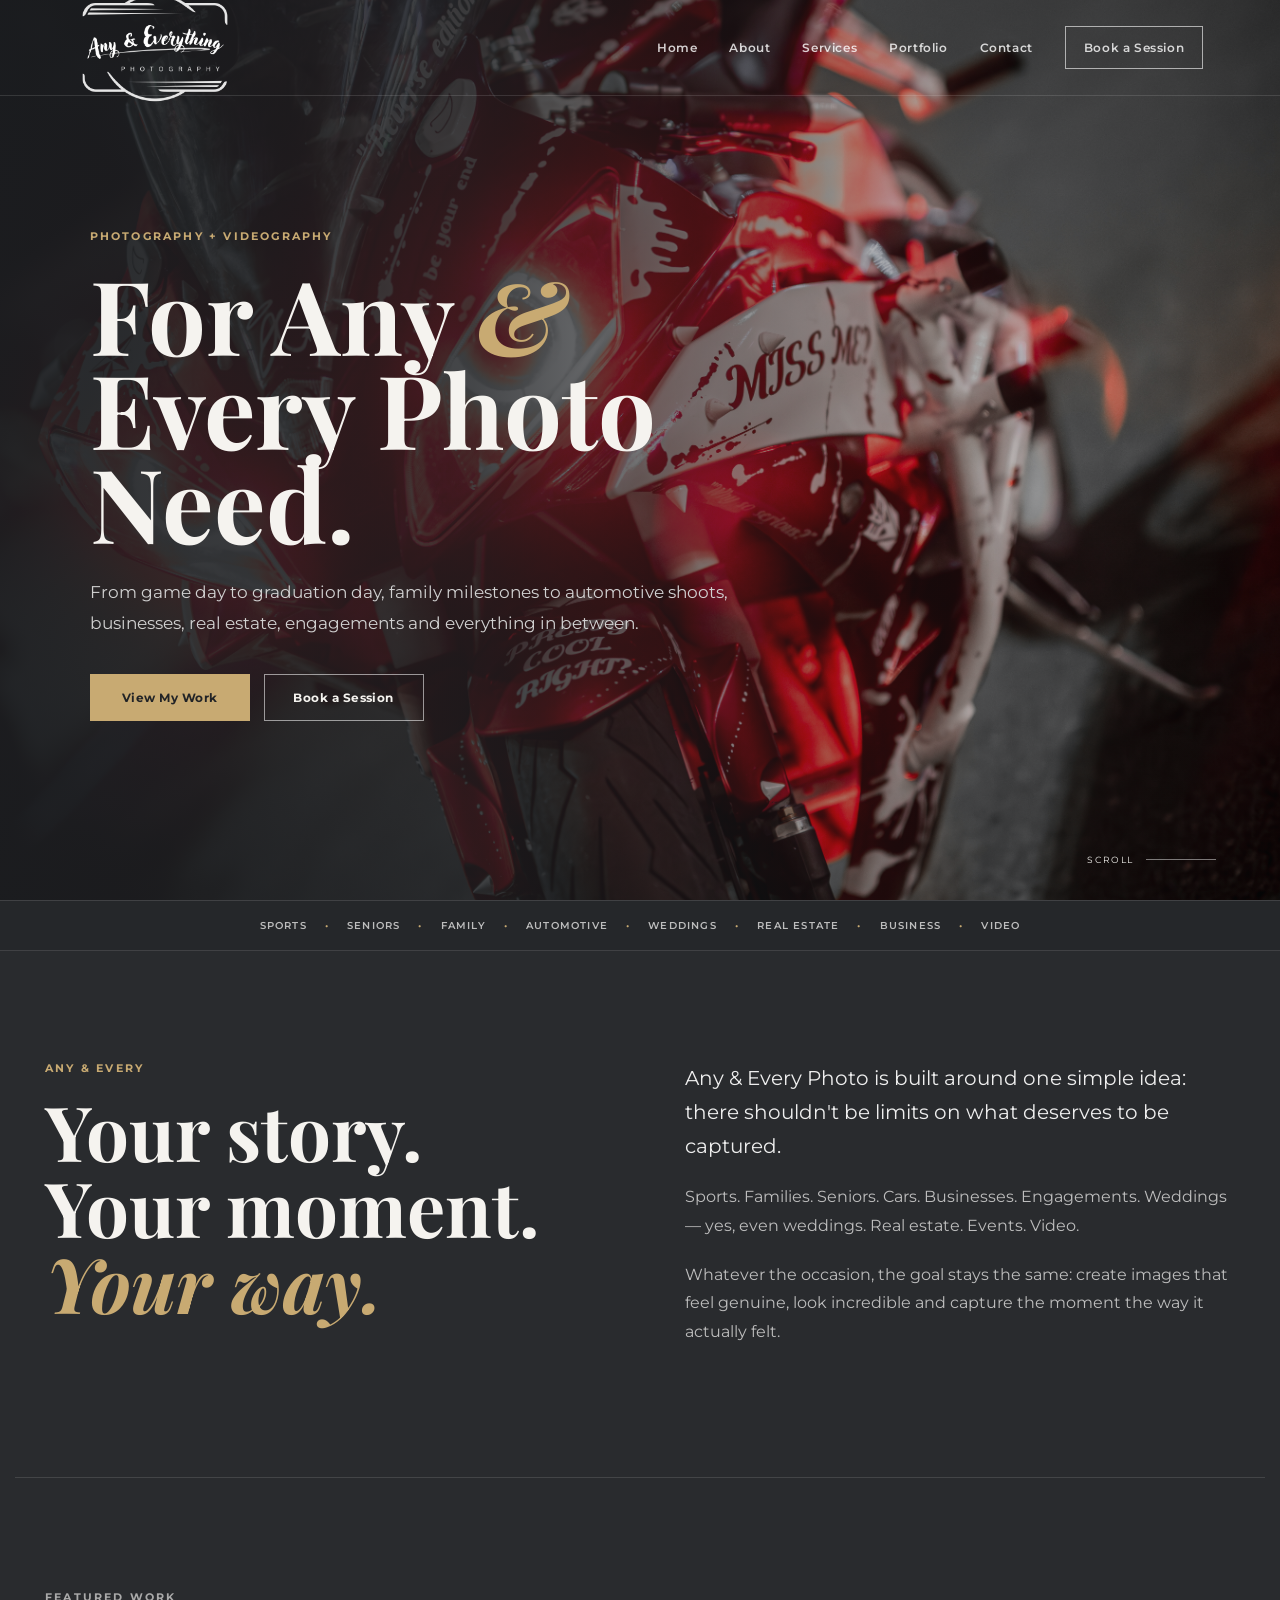
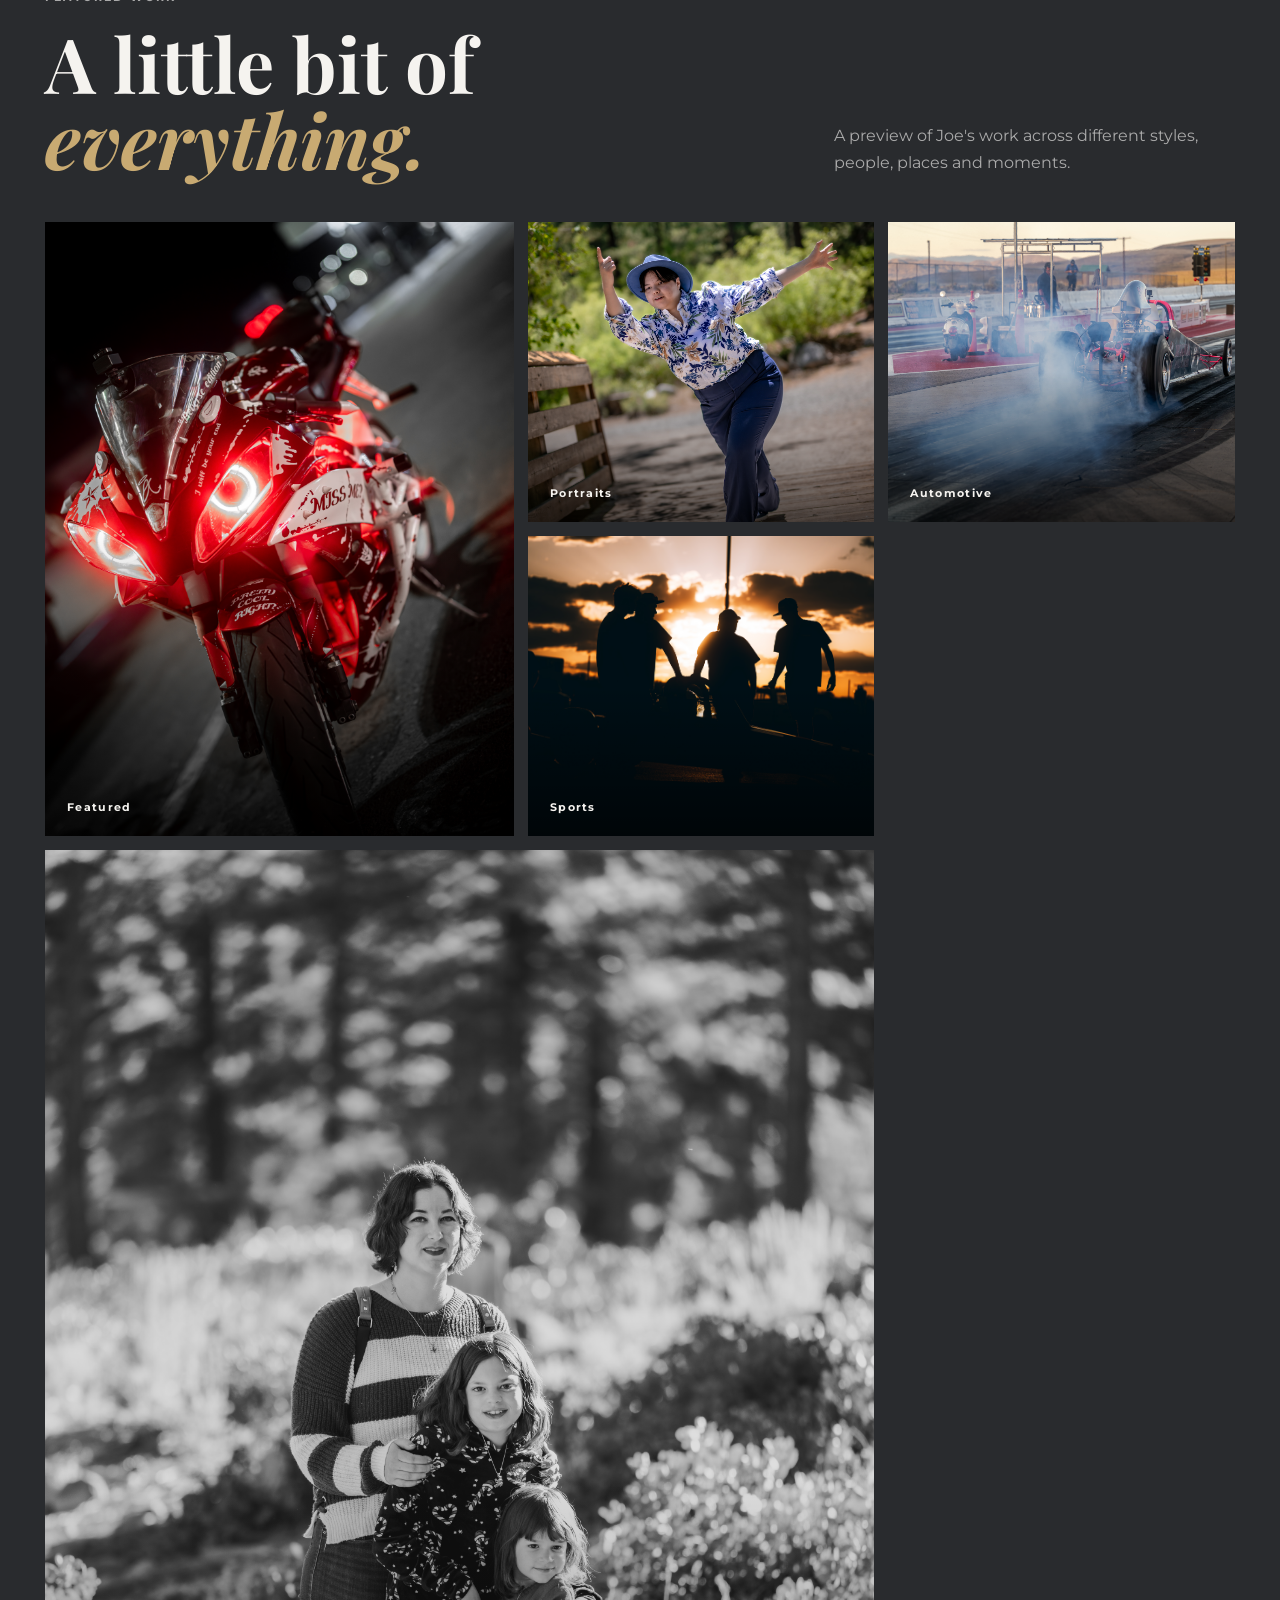
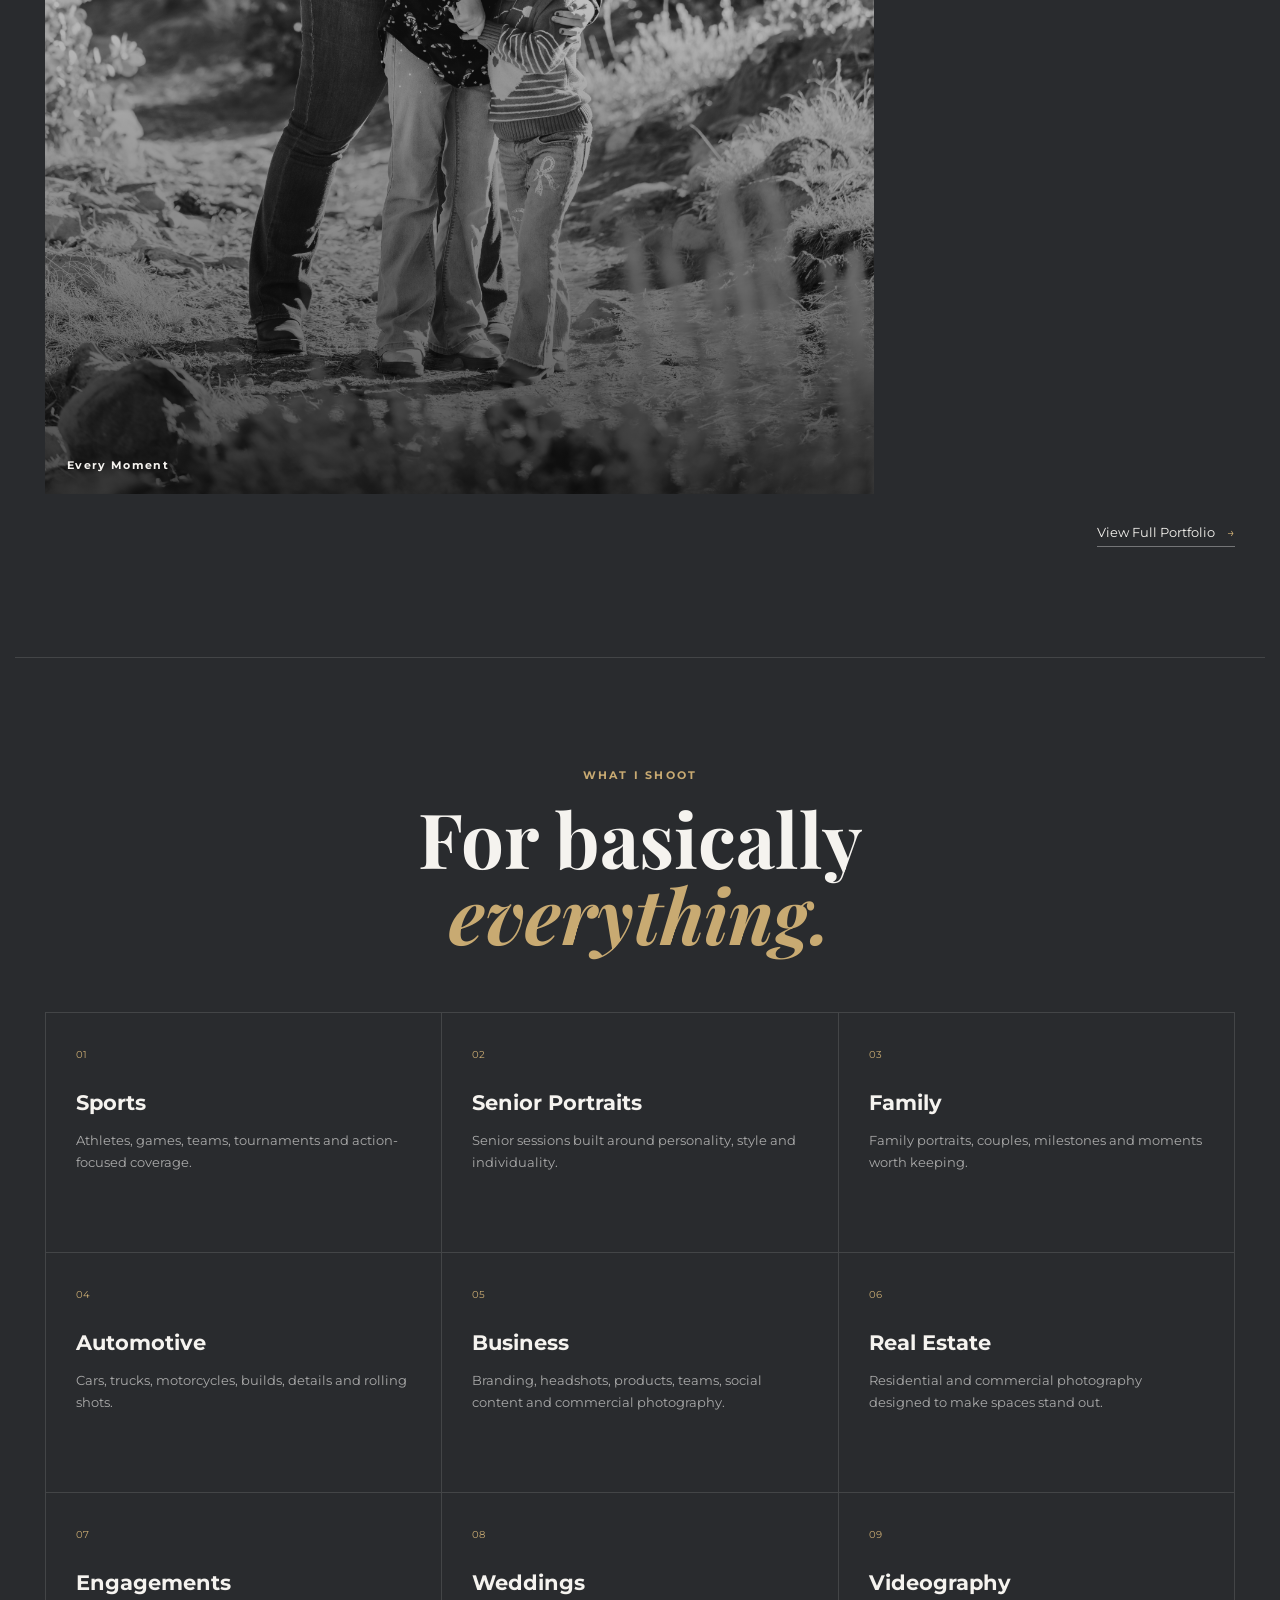
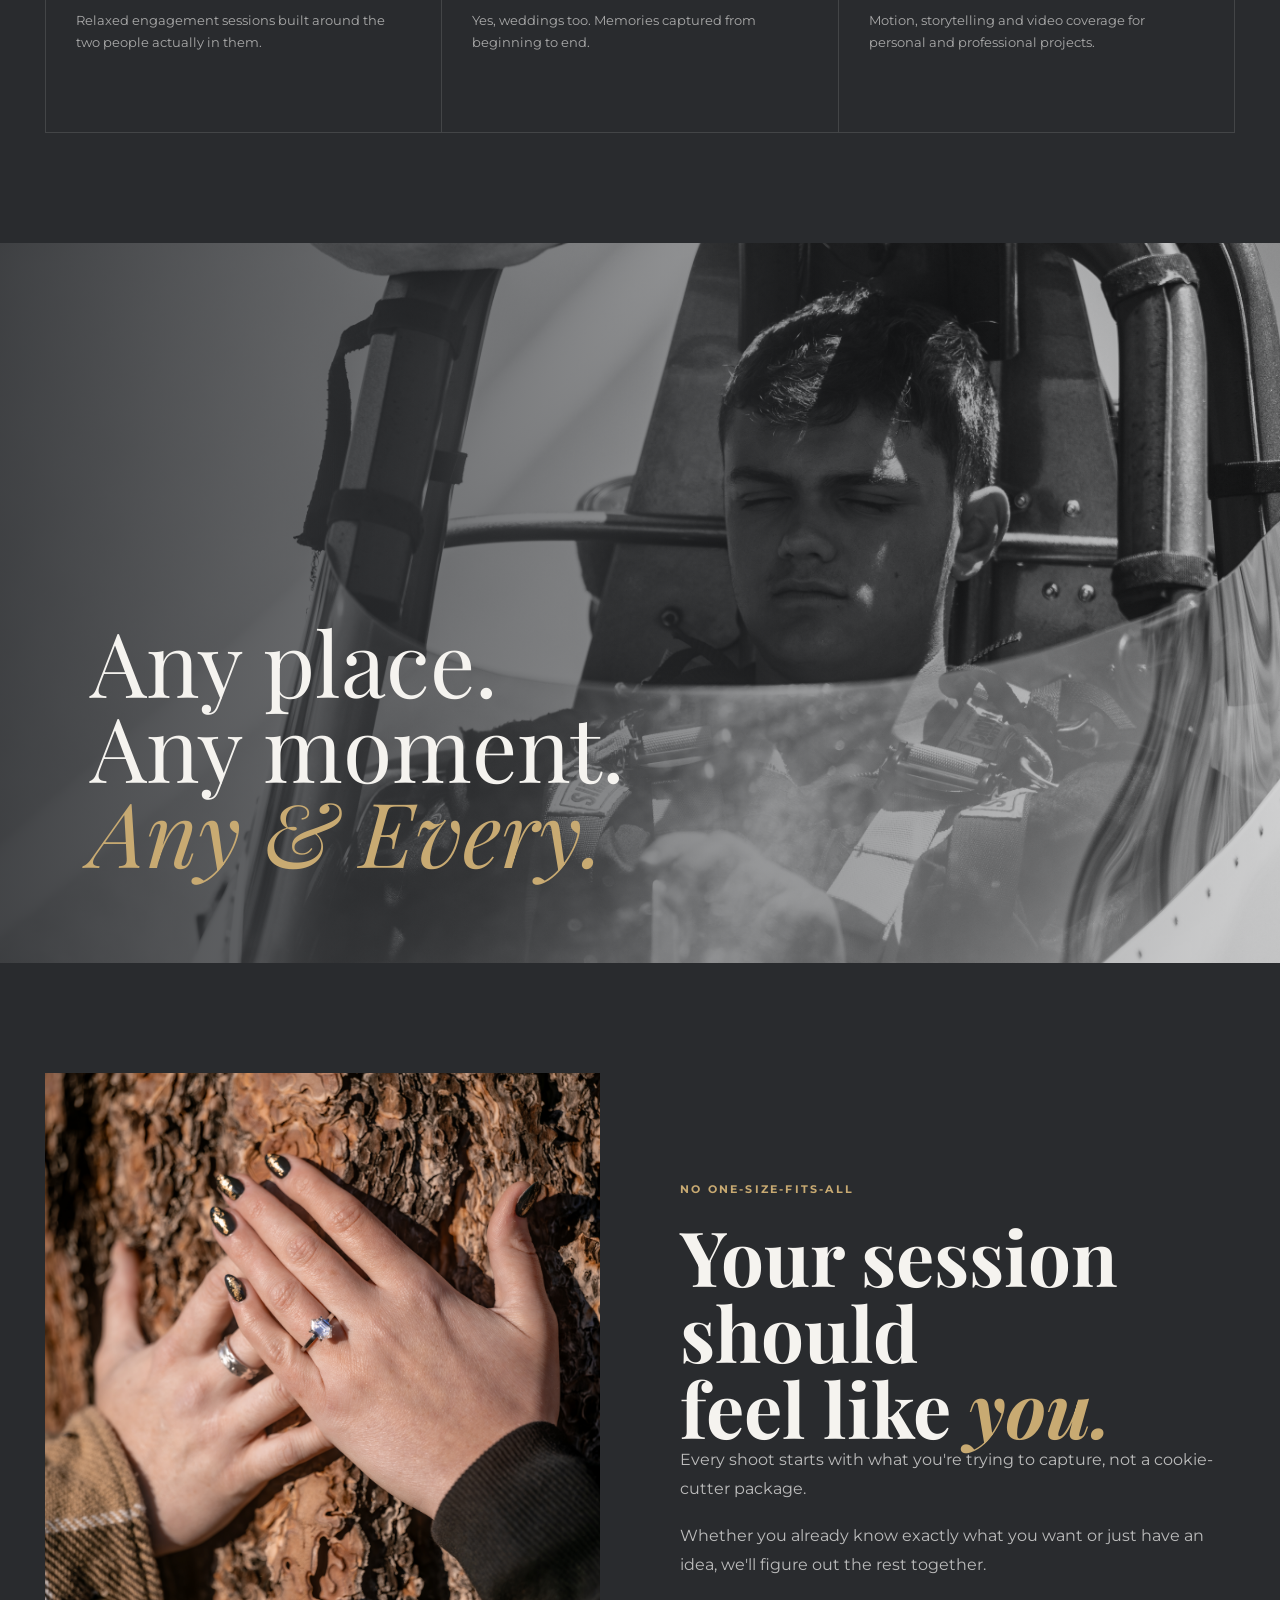
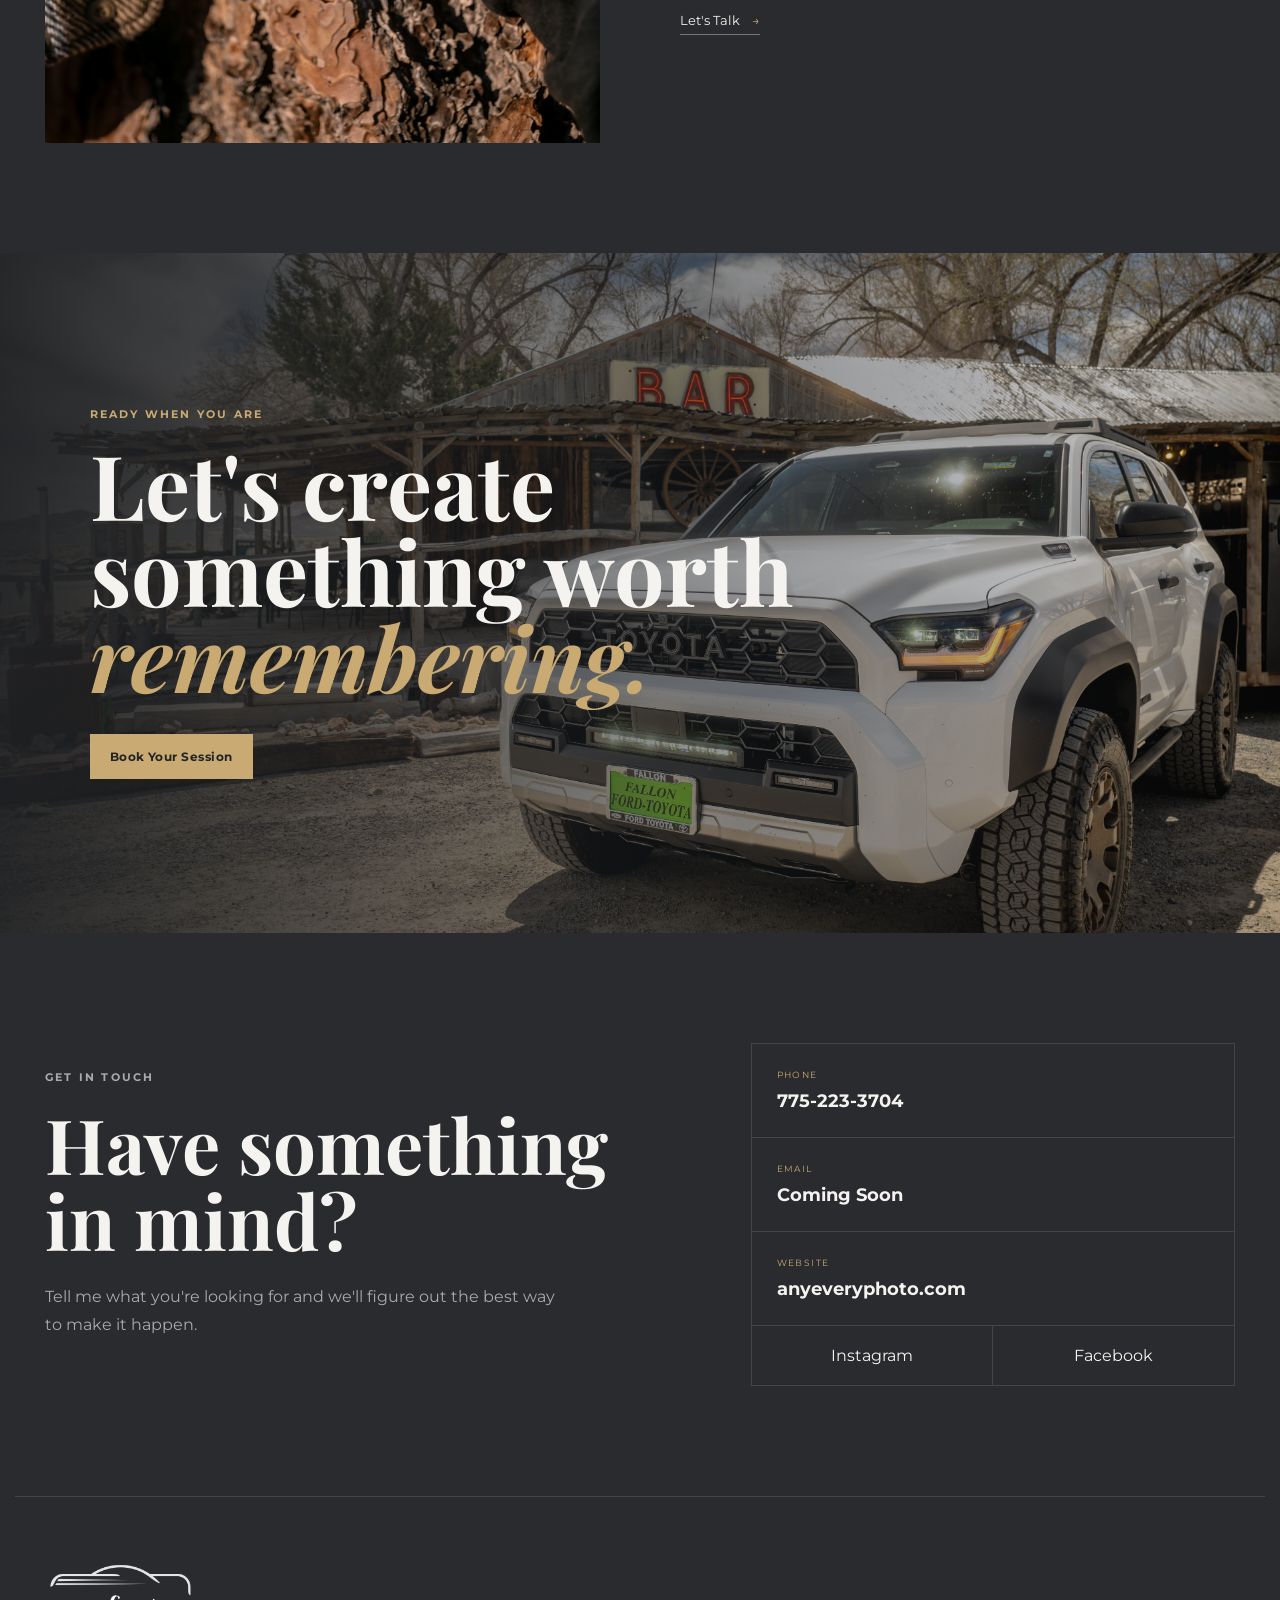
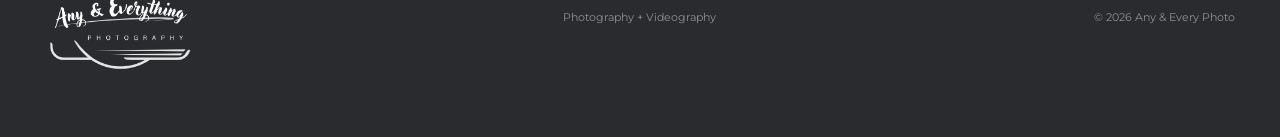
==== index.html @ b60e2ef2 "basic structure done" ====
<!DOCTYPE html>
<html lang="en">

<head>
    <meta charset="UTF-8">
    <meta name="viewport" content="width=device-width, initial-scale=1.0">

    <title>Any & Every Photo</title>

    <meta name="description"
        content="Any & Every Photo offers photography and videography for sports, seniors, families, automotive, weddings, business, real estate and more.">

    <link rel="stylesheet" href="css/style.css">

    <link rel="preconnect" href="https://fonts.googleapis.com">
    <link rel="preconnect" href="https://fonts.gstatic.com" crossorigin>

    <link
        href="https://fonts.googleapis.com/css2?family=Montserrat:wght@400;500;600;700&family=Playfair+Display:ital,wght@0,600;1,600&display=swap"
        rel="stylesheet">
</head>

<body>

    <!-- HEADER -->
    <header class="site-header">

        <a href="#home" class="brand">
            <img src="images/logo.PNG" alt="Any & Every Photo logo">
        </a>

        <button class="menu-toggle" aria-label="Open navigation">
            <span></span>
            <span></span>
            <span></span>
        </button>

        <nav class="nav-menu">
            <a href="#home">Home</a>
            <a href="#about">About</a>
            <a href="#services">Services</a>
            <a href="#portfolio">Portfolio</a>
            <a href="#contact">Contact</a>

            <a href="#contact" class="nav-button">
                Book a Session
            </a>
        </nav>

    </header>


    <main>

        <!-- HERO -->
        <section class="hero" id="home">

            <div class="hero-background"></div>

            <div class="hero-overlay"></div>

            <div class="hero-content">

                <p class="eyebrow">
                    PHOTOGRAPHY + VIDEOGRAPHY
                </p>

                <h1>
                    For Any <span>&amp;</span><br>
                    Every Photo Need.
                </h1>

                <p class="hero-copy">
                    From game day to graduation day, family milestones to
                    automotive shoots, businesses, real estate, engagements
                    and everything in between.
                </p>

                <div class="hero-buttons">

                    <a href="#portfolio" class="button button-primary">
                        View My Work
                    </a>

                    <a href="#contact" class="button button-secondary">
                        Book a Session
                    </a>

                </div>

            </div>

            <div class="scroll-indicator">
                <span>SCROLL</span>
                <div class="scroll-line"></div>
            </div>

        </section>


        <!-- SERVICE MARQUEE -->
        <section class="service-strip">

            <div class="strip-content">
                <span>SPORTS</span>
                <span class="dot">•</span>
                <span>SENIORS</span>
                <span class="dot">•</span>
                <span>FAMILY</span>
                <span class="dot">•</span>
                <span>AUTOMOTIVE</span>
                <span class="dot">•</span>
                <span>WEDDINGS</span>
                <span class="dot">•</span>
                <span>REAL ESTATE</span>
                <span class="dot">•</span>
                <span>BUSINESS</span>
                <span class="dot">•</span>
                <span>VIDEO</span>
            </div>

        </section>


        <!-- ABOUT -->
        <section class="about section" id="about">

            <div class="section-heading">

                <p class="section-label">
                    ANY & EVERY
                </p>

                <h2>
                    Your story.<br>
                    Your moment.<br>
                    <span>Your way.</span>
                </h2>

            </div>

            <div class="about-copy">

                <p class="large-copy">
                    Any & Every Photo is built around one simple idea:
                    there shouldn't be limits on what deserves to be captured.
                </p>

                <p>
                    Sports. Families. Seniors. Cars. Businesses.
                    Engagements. Weddings — yes, even weddings.
                    Real estate. Events. Video.
                </p>

                <p>
                    Whatever the occasion, the goal stays the same:
                    create images that feel genuine, look incredible and
                    capture the moment the way it actually felt.
                </p>

            </div>

        </section>


        <!-- FEATURED PORTFOLIO -->
        <section class="portfolio section" id="portfolio">

            <div class="portfolio-heading">

                <div>
                    <p class="section-label">
                        FEATURED WORK
                    </p>

                    <h2>
                        A little bit of<br>
                        <span>everything.</span>
                    </h2>
                </div>

                <p>
                    A preview of Joe's work across different styles,
                    people, places and moments.
                </p>

            </div>


            <div class="portfolio-grid">

                <article class="portfolio-card card-large">
                    <img src="images/01.JPG" alt="Any & Every Photo featured photography">
                    <div class="photo-overlay">
                        <span>Featured</span>
                    </div>
                </article>

                <article class="portfolio-card">
                    <img src="images/02.JPG" alt="Any & Every Photo photography">
                    <div class="photo-overlay">
                        <span>Portraits</span>
                    </div>
                </article>

                <article class="portfolio-card">
                    <img src="images/03.JPG" alt="Any & Every Photo photography">
                    <div class="photo-overlay">
                        <span>Automotive</span>
                    </div>
                </article>

                <article class="portfolio-card">
                    <img src="images/04.JPG" alt="Any & Every Photo photography">
                    <div class="photo-overlay">
                        <span>Sports</span>
                    </div>
                </article>

                <article class="portfolio-card card-wide">
                    <img src="images/05.JPG" alt="Any & Every Photo photography">
                    <div class="photo-overlay">
                        <span>Every Moment</span>
                    </div>
                </article>

            </div>

            <div class="portfolio-button-wrap">
                <a href="#" class="text-link">
                    View Full Portfolio
                    <span>→</span>
                </a>
            </div>

        </section>


        <!-- SERVICES -->
        <section class="services section" id="services">

            <div class="section-heading centered">

                <p class="section-label">
                    WHAT I SHOOT
                </p>

                <h2>
                    For basically<br>
                    <span>everything.</span>
                </h2>

            </div>


            <div class="services-grid">

                <article class="service-card">
                    <span class="service-number">01</span>
                    <h3>Sports</h3>
                    <p>
                        Athletes, games, teams, tournaments and
                        action-focused coverage.
                    </p>
                </article>

                <article class="service-card">
                    <span class="service-number">02</span>
                    <h3>Senior Portraits</h3>
                    <p>
                        Senior sessions built around personality,
                        style and individuality.
                    </p>
                </article>

                <article class="service-card">
                    <span class="service-number">03</span>
                    <h3>Family</h3>
                    <p>
                        Family portraits, couples, milestones and
                        moments worth keeping.
                    </p>
                </article>

                <article class="service-card">
                    <span class="service-number">04</span>
                    <h3>Automotive</h3>
                    <p>
                        Cars, trucks, motorcycles, builds,
                        details and rolling shots.
                    </p>
                </article>

                <article class="service-card">
                    <span class="service-number">05</span>
                    <h3>Business</h3>
                    <p>
                        Branding, headshots, products, teams,
                        social content and commercial photography.
                    </p>
                </article>

                <article class="service-card">
                    <span class="service-number">06</span>
                    <h3>Real Estate</h3>
                    <p>
                        Residential and commercial photography
                        designed to make spaces stand out.
                    </p>
                </article>

                <article class="service-card">
                    <span class="service-number">07</span>
                    <h3>Engagements</h3>
                    <p>
                        Relaxed engagement sessions built around
                        the two people actually in them.
                    </p>
                </article>

                <article class="service-card">
                    <span class="service-number">08</span>
                    <h3>Weddings</h3>
                    <p>
                        Yes, weddings too.
                        Memories captured from beginning to end.
                    </p>
                </article>

                <article class="service-card">
                    <span class="service-number">09</span>
                    <h3>Videography</h3>
                    <p>
                        Motion, storytelling and video coverage
                        for personal and professional projects.
                    </p>
                </article>

            </div>

        </section>


        <!-- CINEMATIC IMAGE -->
        <section class="feature-image">

            <img src="images/06.JPG" alt="Any & Every Photo photography">

            <div class="feature-overlay">

                <p>
                    Any place.<br>
                    Any moment.<br>
                    <span>Any & Every.</span>
                </p>

            </div>

        </section>


        <!-- ADDITIONAL WORK -->
        <section class="more-work section">

            <div class="more-work-grid">

                <div class="more-photo">
                    <img src="images/07.JPG" alt="Any & Every Photo photography">
                </div>

                <div class="more-work-copy">

                    <p class="section-label">
                        NO ONE-SIZE-FITS-ALL
                    </p>

                    <h2>
                        Your session should<br>
                        feel like <span>you.</span>
                    </h2>

                    <p>
                        Every shoot starts with what you're trying to capture,
                        not a cookie-cutter package.
                    </p>

                    <p>
                        Whether you already know exactly what you want or just
                        have an idea, we'll figure out the rest together.
                    </p>

                    <a href="#contact" class="text-link">
                        Let's Talk
                        <span>→</span>
                    </a>

                </div>

            </div>

        </section>


        <!-- CTA -->
        <section class="cta">

            <div class="cta-image">
                <img src="images/08.JPG" alt="Any & Every Photo photography">
            </div>

            <div class="cta-overlay"></div>

            <div class="cta-content">

                <p class="section-label">
                    READY WHEN YOU ARE
                </p>

                <h2>
                    Let's create<br>
                    something worth<br>
                    <span>remembering.</span>
                </h2>

                <a href="#contact" class="button button-primary">
                    Book Your Session
                </a>

            </div>

        </section>


        <!-- CONTACT -->
        <section class="contact section" id="contact">

            <div class="contact-heading">

                <p class="section-label">
                    GET IN TOUCH
                </p>

                <h2>
                    Have something<br>
                    in mind?
                </h2>

                <p>
                    Tell me what you're looking for and we'll figure out
                    the best way to make it happen.
                </p>

            </div>


            <div class="contact-info">

                <a href="tel:7752233704" class="contact-item">
                    <span>PHONE</span>
                    <strong>775-223-3704</strong>
                </a>

                <div class="contact-item">
                    <span>EMAIL</span>
                    <strong>Coming Soon</strong>
                </div>

                <a href="https://anyeveryphoto.com" class="contact-item">
                    <span>WEBSITE</span>
                    <strong>anyeveryphoto.com</strong>
                </a>

                <div class="social-links">
                    <a href="#" target="_blank">Instagram</a>
                    <a href="#" target="_blank">Facebook</a>
                </div>

            </div>

        </section>

    </main>


    <!-- FOOTER -->
    <footer>

        <div class="footer-brand">
            <img src="images/logo.PNG" alt="Any & Every Photo logo">
        </div>

        <p>
            Photography + Videography
        </p>

        <p>
            © <span id="year"></span> Any & Every Photo
        </p>

    </footer>


    <script src="js/script.js"></script>

</body>

</html>
---- css/style.css ----
/* =========================
   RESET
========================= */

* {
    margin: 0;
    padding: 0;
    box-sizing: border-box;
}

html {
    scroll-behavior: smooth;
}

body {
    font-family: "Montserrat", sans-serif;
    background: #292b2e;
    color: #f5f3ef;
    overflow-x: hidden;
}

img {
    display: block;
    width: 100%;
}

a {
    text-decoration: none;
    color: inherit;
}


/* =========================
   COLORS
========================= */

:root {
    --bg: #292b2e;
    --bg-light: #33363a;
    --bg-deep: #232528;

    --text: #f5f3ef;
    --muted: #b9b9b9;

    --accent: #c8aa72;

    --border: rgba(255, 255, 255, 0.12);
}


/* =========================
   HEADER
========================= */

.site-header {
    position: absolute;
    top: 0;
    left: 0;

    width: 100%;
    height: 96px;

    display: flex;
    align-items: center;
    justify-content: space-between;

    padding: 0 6vw;

    z-index: 100;

    border-bottom: 1px solid rgba(255, 255, 255, 0.12);
}

.brand img {
    width: 155px;

    filter: invert(1);
}

.nav-menu {
    display: flex;
    align-items: center;

    gap: 32px;
}

.nav-menu a {
    font-size: 12px;
    font-weight: 600;

    letter-spacing: 0.05em;

    color: rgba(255, 255, 255, 0.8);

    transition: 0.3s;
}

.nav-menu a:hover {
    color: #fff;
}

.nav-button {
    border: 1px solid rgba(255, 255, 255, 0.6);

    padding: 13px 18px;
}

.menu-toggle {
    display: none;

    background: none;
    border: none;

    cursor: pointer;
}

.menu-toggle span {
    display: block;

    width: 26px;
    height: 2px;

    background: #fff;

    margin: 5px 0;
}


/* =========================
   HERO
========================= */

.hero {
    position: relative;

    min-height: 100vh;

    display: flex;
    align-items: center;

    padding: 130px 7vw 80px;

    overflow: hidden;
}

.hero-background {
    position: absolute;
    inset: 0;

    background-image: url("../images/01.JPG");
    background-size: cover;
    background-position: center;

    transform: scale(1.02);
}

.hero-overlay {
    position: absolute;
    inset: 0;

    background:
        linear-gradient(
            90deg,
            rgba(28, 30, 33, 0.93) 0%,
            rgba(28, 30, 33, 0.82) 37%,
            rgba(28, 30, 33, 0.35) 67%,
            rgba(28, 30, 33, 0.15) 100%
        );
}

.hero-content {
    position: relative;

    z-index: 2;

    max-width: 800px;
}

.eyebrow,
.section-label {
    color: var(--accent);

    font-size: 11px;
    font-weight: 700;

    letter-spacing: 0.2em;
}

.hero h1 {
    font-family: "Playfair Display", serif;

    font-size: clamp(58px, 8vw, 112px);

    line-height: 0.92;

    margin: 24px 0 28px;
}

.hero h1 span,
.section h2 span,
.cta h2 span {
    color: var(--accent);

    font-style: italic;
}

.hero-copy {
    color: #d1d1d1;

    max-width: 660px;

    line-height: 1.8;

    font-size: 17px;
}

.hero-buttons {
    display: flex;

    gap: 14px;

    margin-top: 36px;
}

.button {
    display: inline-flex;

    align-items: center;
    justify-content: center;

    min-width: 160px;

    padding: 15px 20px;

    font-size: 12px;
    font-weight: 700;

    letter-spacing: 0.04em;

    transition: 0.3s;
}

.button-primary {
    background: var(--accent);

    color: #212326;
}

.button-primary:hover {
    background: #d7bc8a;
}

.button-secondary {
    border: 1px solid rgba(255, 255, 255, 0.55);
}

.button-secondary:hover {
    background: rgba(255, 255, 255, 0.08);
}

.scroll-indicator {
    position: absolute;

    right: 5vw;
    bottom: 35px;

    z-index: 3;

    display: flex;
    align-items: center;

    gap: 12px;

    font-size: 9px;

    letter-spacing: 0.18em;
}

.scroll-line {
    width: 70px;
    height: 1px;

    background: rgba(255, 255, 255, 0.45);
}


/* =========================
   STRIP
========================= */

.service-strip {
    border-top: 1px solid var(--border);
    border-bottom: 1px solid var(--border);

    background: #25272a;

    padding: 18px 20px;

    overflow: hidden;
}

.strip-content {
    display: flex;
    justify-content: center;
    flex-wrap: wrap;

    gap: 18px;

    color: #bdbdbd;

    font-size: 10px;
    font-weight: 600;

    letter-spacing: 0.12em;
}

.dot {
    color: var(--accent);
}


/* =========================
   GENERAL SECTION
========================= */

.section {
    max-width: 1250px;

    margin: auto;

    padding: 110px 30px;
}

.section h2 {
    font-family: "Playfair Display", serif;

    font-size: clamp(44px, 6vw, 76px);

    line-height: 1;

    margin-top: 18px;
}


/* =========================
   ABOUT
========================= */

.about {
    display: grid;

    grid-template-columns: 1fr 1fr;

    gap: 90px;
}

.about-copy {
    align-self: end;
}

.about-copy p {
    color: #bdbdbd;

    line-height: 1.8;

    margin-bottom: 20px;
}

.about-copy .large-copy {
    color: #eee;

    font-size: 20px;

    line-height: 1.7;
}


/* =========================
   PORTFOLIO
========================= */

.portfolio {
    border-top: 1px solid var(--border);
}

.portfolio-heading {
    display: grid;

    grid-template-columns: 1fr 0.55fr;

    gap: 60px;

    align-items: end;

    margin-bottom: 45px;
}

.portfolio-heading p {
    color: #aaa;

    line-height: 1.7;
}

.portfolio-grid {
    display: grid;

    grid-template-columns: 1.15fr 0.85fr 0.85fr;

    grid-template-rows: 300px 300px;

    gap: 14px;
}

.portfolio-card {
    position: relative;

    overflow: hidden;

    background: #444;
}

.portfolio-card img {
    width: 100%;
    height: 100%;

    object-fit: cover;

    transition: transform 0.7s ease;
}

.portfolio-card:hover img {
    transform: scale(1.04);
}

.card-large {
    grid-row: span 2;
}

.card-wide {
    grid-column: span 2;
}

.photo-overlay {
    position: absolute;

    inset: 0;

    display: flex;
    align-items: flex-end;

    padding: 22px;

    background:
        linear-gradient(
            transparent 50%,
            rgba(0, 0, 0, 0.65)
        );

    font-size: 11px;
    font-weight: 700;

    letter-spacing: 0.12em;
}

.portfolio-button-wrap {
    margin-top: 30px;

    display: flex;
    justify-content: flex-end;
}

.text-link {
    display: inline-flex;

    gap: 12px;

    align-items: center;

    border-bottom: 1px solid rgba(255, 255, 255, 0.35);

    padding-bottom: 6px;

    font-size: 13px;
}

.text-link span {
    color: var(--accent);
}


/* =========================
   SERVICES
========================= */

.services {
    border-top: 1px solid var(--border);
}

.centered {
    text-align: center;
}

.services-grid {
    display: grid;

    grid-template-columns: repeat(3, 1fr);

    margin-top: 60px;

    border-top: 1px solid var(--border);
    border-left: 1px solid var(--border);
}

.service-card {
    min-height: 240px;

    padding: 30px;

    border-right: 1px solid var(--border);
    border-bottom: 1px solid var(--border);

    transition: 0.3s;
}

.service-card:hover {
    background: #323539;
}

.service-number {
    color: var(--accent);

    font-size: 10px;
}

.service-card h3 {
    font-size: 21px;

    margin: 28px 0 14px;
}

.service-card p {
    color: #aaa;

    line-height: 1.7;

    font-size: 13px;
}


/* =========================
   FEATURE IMAGE
========================= */

.feature-image {
    height: 80vh;

    position: relative;

    overflow: hidden;
}

.feature-image img {
    width: 100%;
    height: 100%;

    object-fit: cover;
}

.feature-image::after {
    content: "";

    position: absolute;

    inset: 0;

    background:
        linear-gradient(
            90deg,
            rgba(35, 37, 40, 0.85),
            rgba(35, 37, 40, 0.2)
        );
}

.feature-overlay {
    position: absolute;

    z-index: 2;

    left: 7vw;
    bottom: 10vh;
}

.feature-overlay p {
    font-family: "Playfair Display", serif;

    font-size: clamp(50px, 7vw, 95px);

    line-height: 0.95;
}

.feature-overlay span {
    color: var(--accent);

    font-style: italic;
}


/* =========================
   MORE WORK
========================= */

.more-work-grid {
    display: grid;

    grid-template-columns: 1fr 1fr;

    gap: 80px;

    align-items: center;
}

.more-photo {
    height: 670px;
}

.more-photo img {
    width: 100%;
    height: 100%;

    object-fit: cover;
}

.more-work-copy p {
    color: #bcbcbc;

    line-height: 1.8;

    margin-bottom: 18px;
}

.more-work-copy .section-label {
    color: var(--accent);
}

.more-work-copy .text-link {
    margin-top: 15px;
}


/* =========================
   CTA
========================= */

.cta {
    min-height: 680px;

    position: relative;

    display: flex;
    align-items: center;

    overflow: hidden;
}

.cta-image {
    position: absolute;
    inset: 0;
}

.cta-image img {
    width: 100%;
    height: 100%;

    object-fit: cover;
}

.cta-overlay {
    position: absolute;
    inset: 0;

    background:
        linear-gradient(
            90deg,
            rgba(31, 33, 36, 0.94),
            rgba(31, 33, 36, 0.52),
            rgba(31, 33, 36, 0.18)
        );
}

.cta-content {
    position: relative;

    z-index: 2;

    padding: 80px 7vw;
}

.cta h2 {
    font-family: "Playfair Display", serif;

    font-size: clamp(50px, 7vw, 90px);

    line-height: 0.96;

    margin: 20px 0 35px;
}


/* =========================
   CONTACT
========================= */

.contact {
    display: grid;

    grid-template-columns: 1fr 0.8fr;

    gap: 100px;
}

.contact-heading p {
    color: #aaa;

    line-height: 1.8;

    max-width: 520px;

    margin-top: 25px;
}

.contact-info {
    border: 1px solid var(--border);
}

.contact-item {
    display: flex;
    flex-direction: column;

    padding: 25px;

    border-bottom: 1px solid var(--border);
}

.contact-item span {
    color: var(--accent);

    font-size: 9px;

    letter-spacing: 0.16em;

    margin-bottom: 10px;
}

.contact-item strong {
    font-size: 18px;
}

.social-links {
    display: grid;

    grid-template-columns: 1fr 1fr;
}

.social-links a {
    text-align: center;

    padding: 20px;
}

.social-links a:first-child {
    border-right: 1px solid var(--border);
}


/* =========================
   FOOTER
========================= */

footer {
    max-width: 1250px;

    margin: auto;

    padding: 45px 30px;

    border-top: 1px solid var(--border);

    display: grid;

    grid-template-columns: 1fr 1fr 1fr;

    align-items: center;

    color: #8f8f8f;

    font-size: 11px;
}

.footer-brand img {
    width: 150px;

    filter: invert(1);
}

footer p:nth-child(2) {
    text-align: center;
}

footer p:last-child {
    text-align: right;
}


/* =========================
   MOBILE
========================= */

@media screen and (max-width: 900px) {

    .site-header {
        height: 82px;

        padding: 0 24px;
    }

    .brand img {
        width: 130px;
    }

    .menu-toggle {
        display: block;

        position: relative;

        z-index: 201;
    }

    .nav-menu {
        position: fixed;

        top: 0;
        right: -100%;

        width: 82%;
        max-width: 400px;

        height: 100vh;

        background: #232528;

        flex-direction: column;

        justify-content: center;
        align-items: flex-start;

        padding: 50px;

        gap: 28px;

        transition: right 0.35s ease;

        z-index: 200;
    }

    .nav-menu.open {
        right: 0;
    }

    .nav-menu a {
        font-size: 17px;
    }

    .hero {
        min-height: 92vh;

        padding: 120px 24px 70px;
    }

    .hero-overlay {
        background:
            linear-gradient(
                90deg,
                rgba(28, 30, 33, 0.91),
                rgba(28, 30, 33, 0.55)
            );
    }

    .hero h1 {
        font-size: clamp(55px, 13vw, 86px);
    }

    .hero-copy {
        max-width: 550px;
    }

    .scroll-indicator {
        display: none;
    }

    .about,
    .contact,
    .more-work-grid,
    .portfolio-heading {
        grid-template-columns: 1fr;

        gap: 45px;
    }

    .services-grid {
        grid-template-columns: repeat(2, 1fr);
    }

    .portfolio-grid {
        grid-template-columns: 1fr 1fr;

        grid-template-rows: auto;
    }

    .portfolio-card,
    .card-large,
    .card-wide {
        grid-row: auto;
        grid-column: auto;

        height: 330px;
    }

    .card-large {
        grid-column: span 2;

        height: 520px;
    }

    .more-photo {
        height: 500px;
    }

    footer {
        grid-template-columns: 1fr;

        gap: 18px;
    }

    footer p:nth-child(2),
    footer p:last-child {
        text-align: left;
    }
}


@media screen and (max-width: 600px) {

    .section {
        padding: 85px 20px;
    }

    .hero {
        padding-left: 20px;
        padding-right: 20px;
    }

    .hero-background {
        background-position: 58% center;
    }

    .hero h1 {
        font-size: 55px;
    }

    .hero-copy {
        font-size: 15px;
    }

    .hero-buttons {
        flex-direction: column;

        align-items: flex-start;
    }

    .button {
        width: 100%;
    }

    .strip-content {
        justify-content: flex-start;
    }

    .services-grid {
        grid-template-columns: 1fr;

        border-left: none;
    }

    .service-card {
        border-left: 1px solid var(--border);
    }

    .portfolio-grid {
        grid-template-columns: 1fr;
    }

    .portfolio-card,
    .card-large,
    .card-wide {
        grid-column: auto;

        height: 380px;
    }

    .more-photo {
        height: 440px;
    }

    .feature-image {
        height: 70vh;
    }

    .feature-overlay {
        left: 20px;
        bottom: 50px;
    }

    .feature-overlay p {
        font-size: 48px;
    }

    .cta {
        min-height: 620px;
    }

    .cta-content {
        padding: 60px 20px;
    }

    .cta h2 {
        font-size: 51px;
    }

    .contact {
        gap: 45px;
    }

    .social-links {
        grid-template-columns: 1fr;
    }

    .social-links a:first-child {
        border-right: none;
        border-bottom: 1px solid var(--border);
    }
}
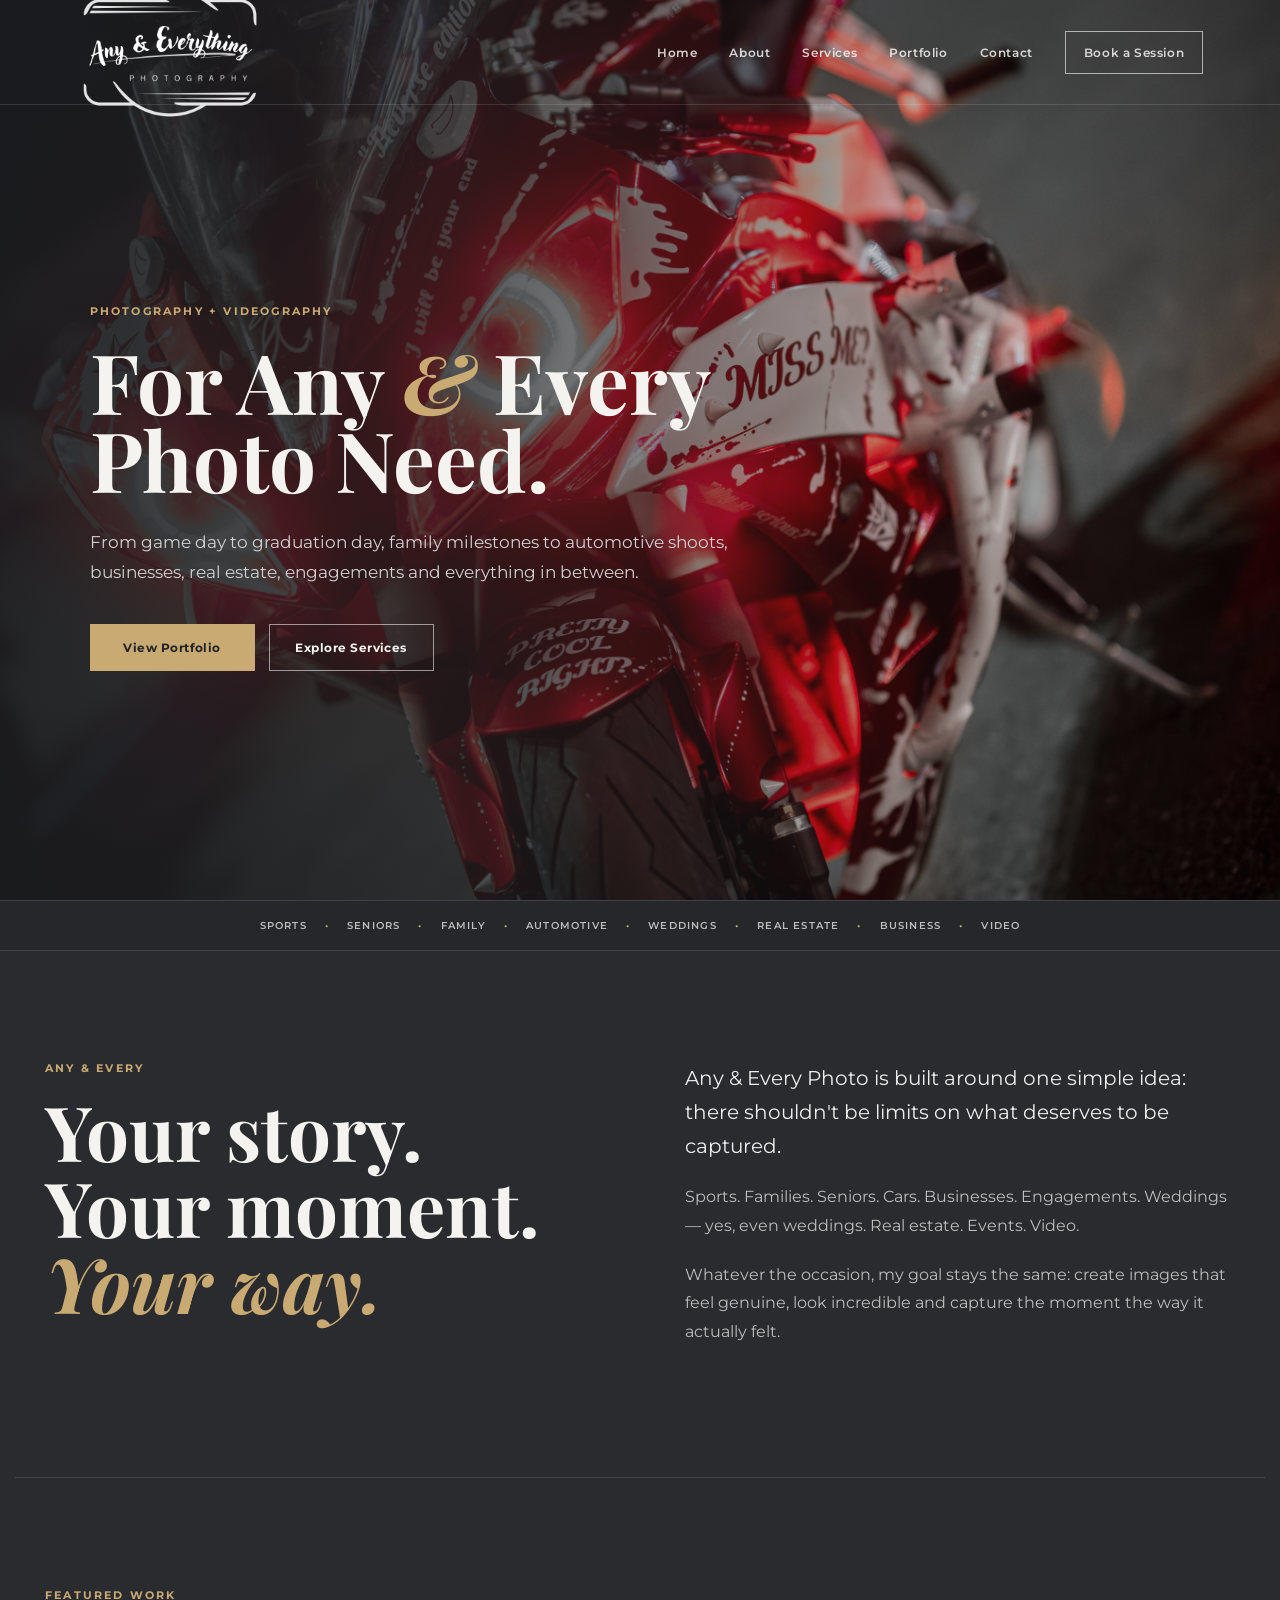
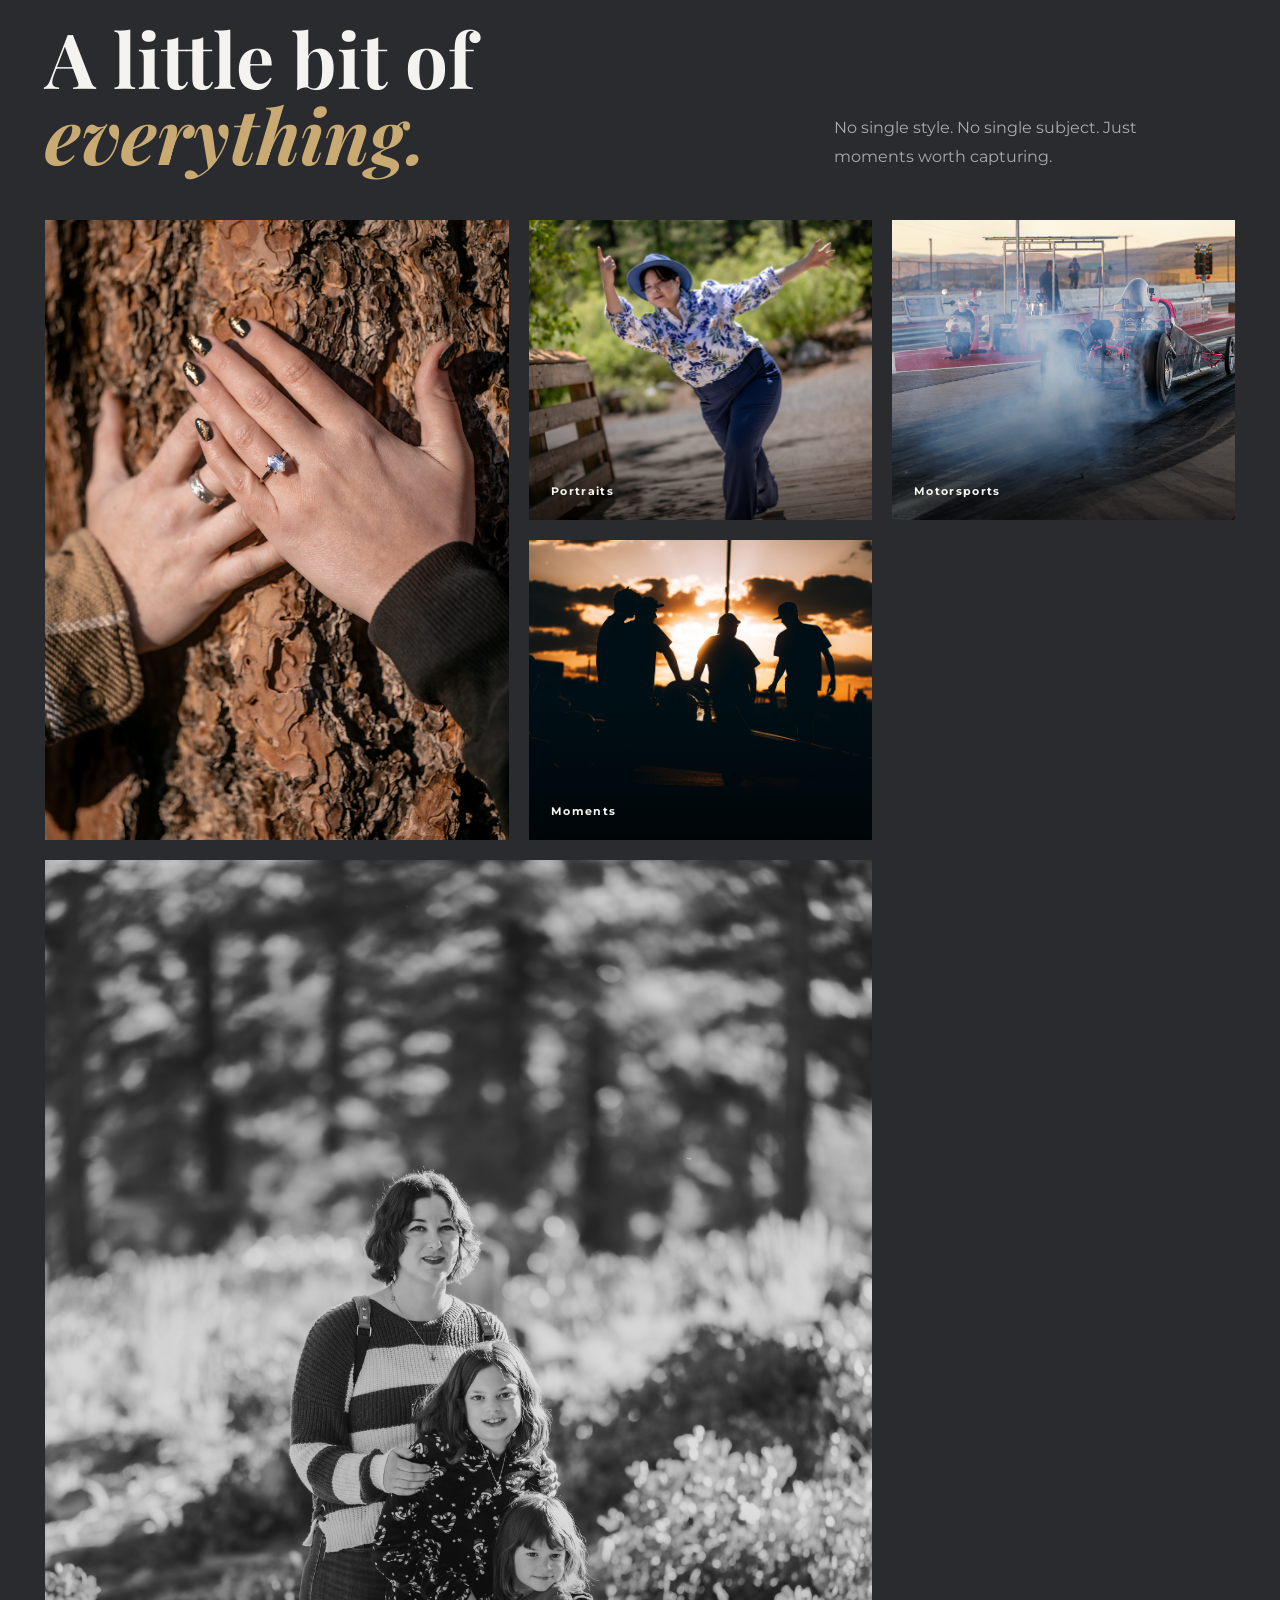
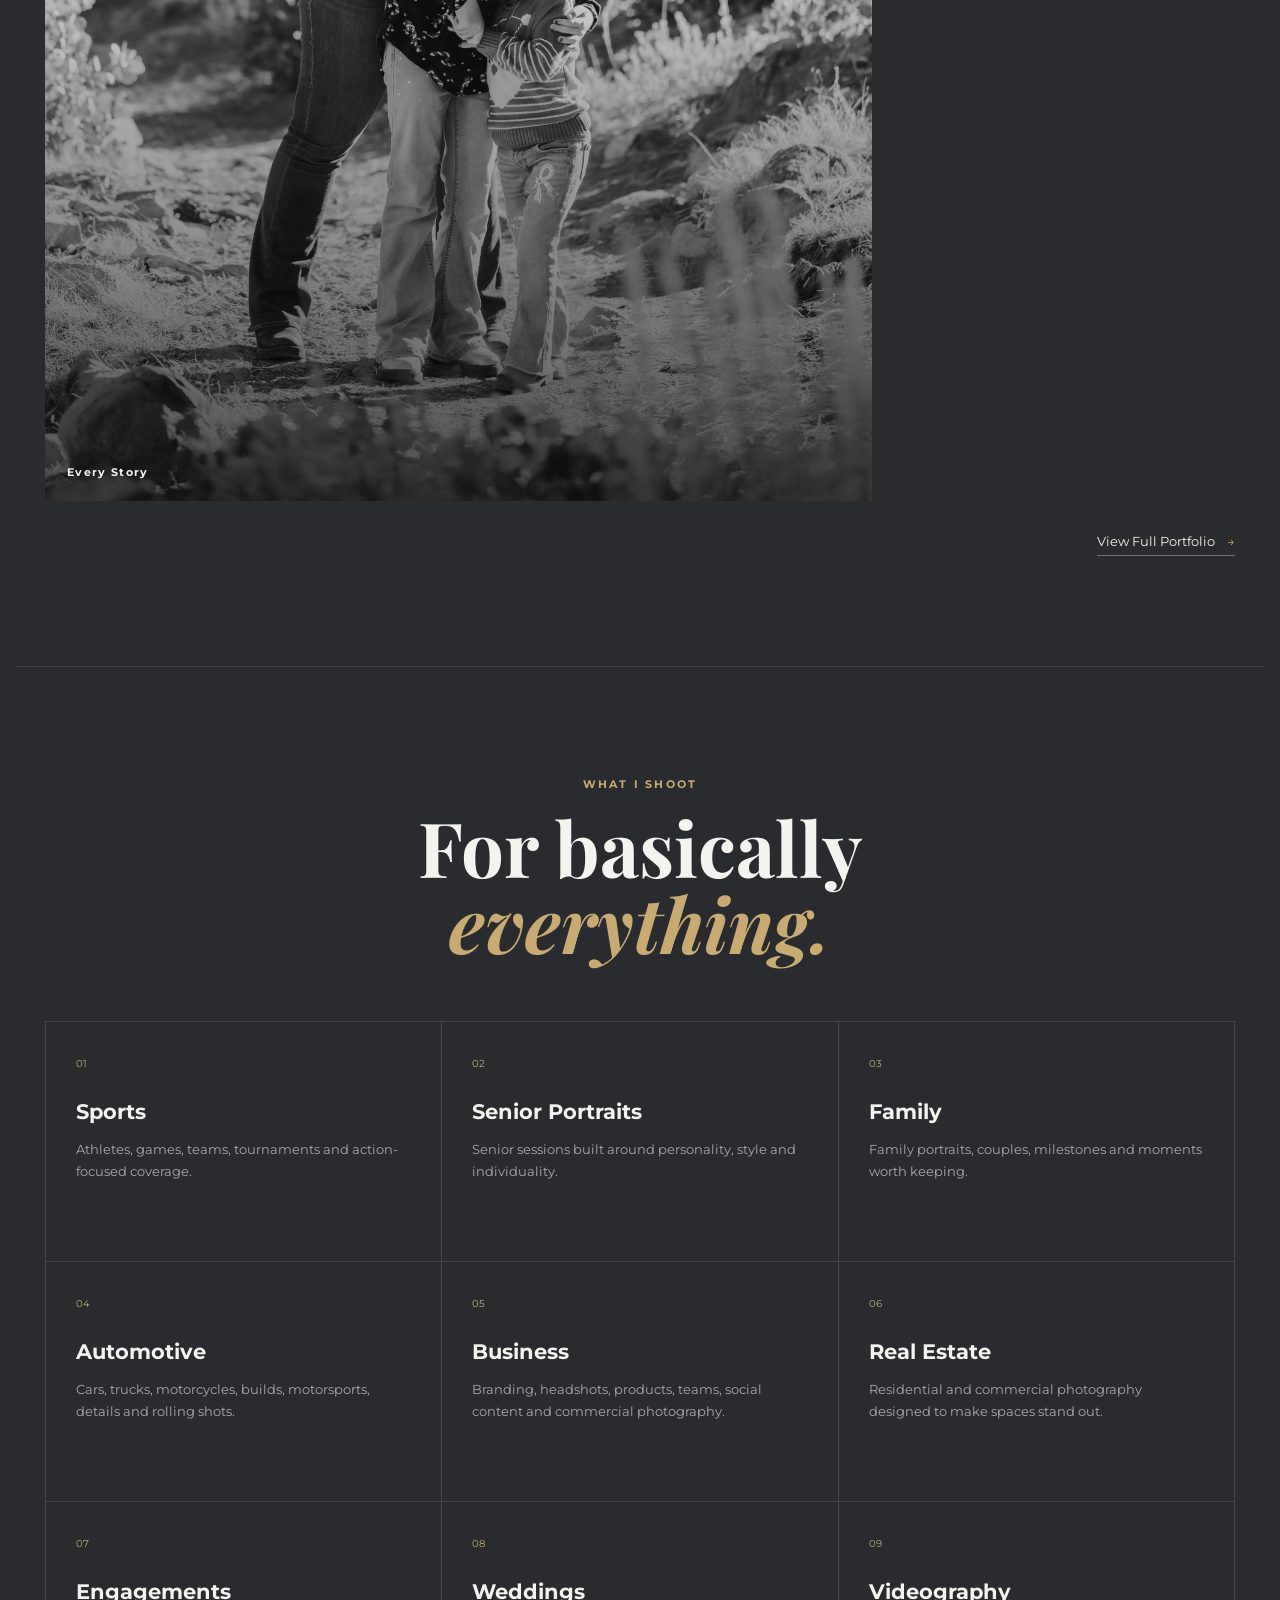
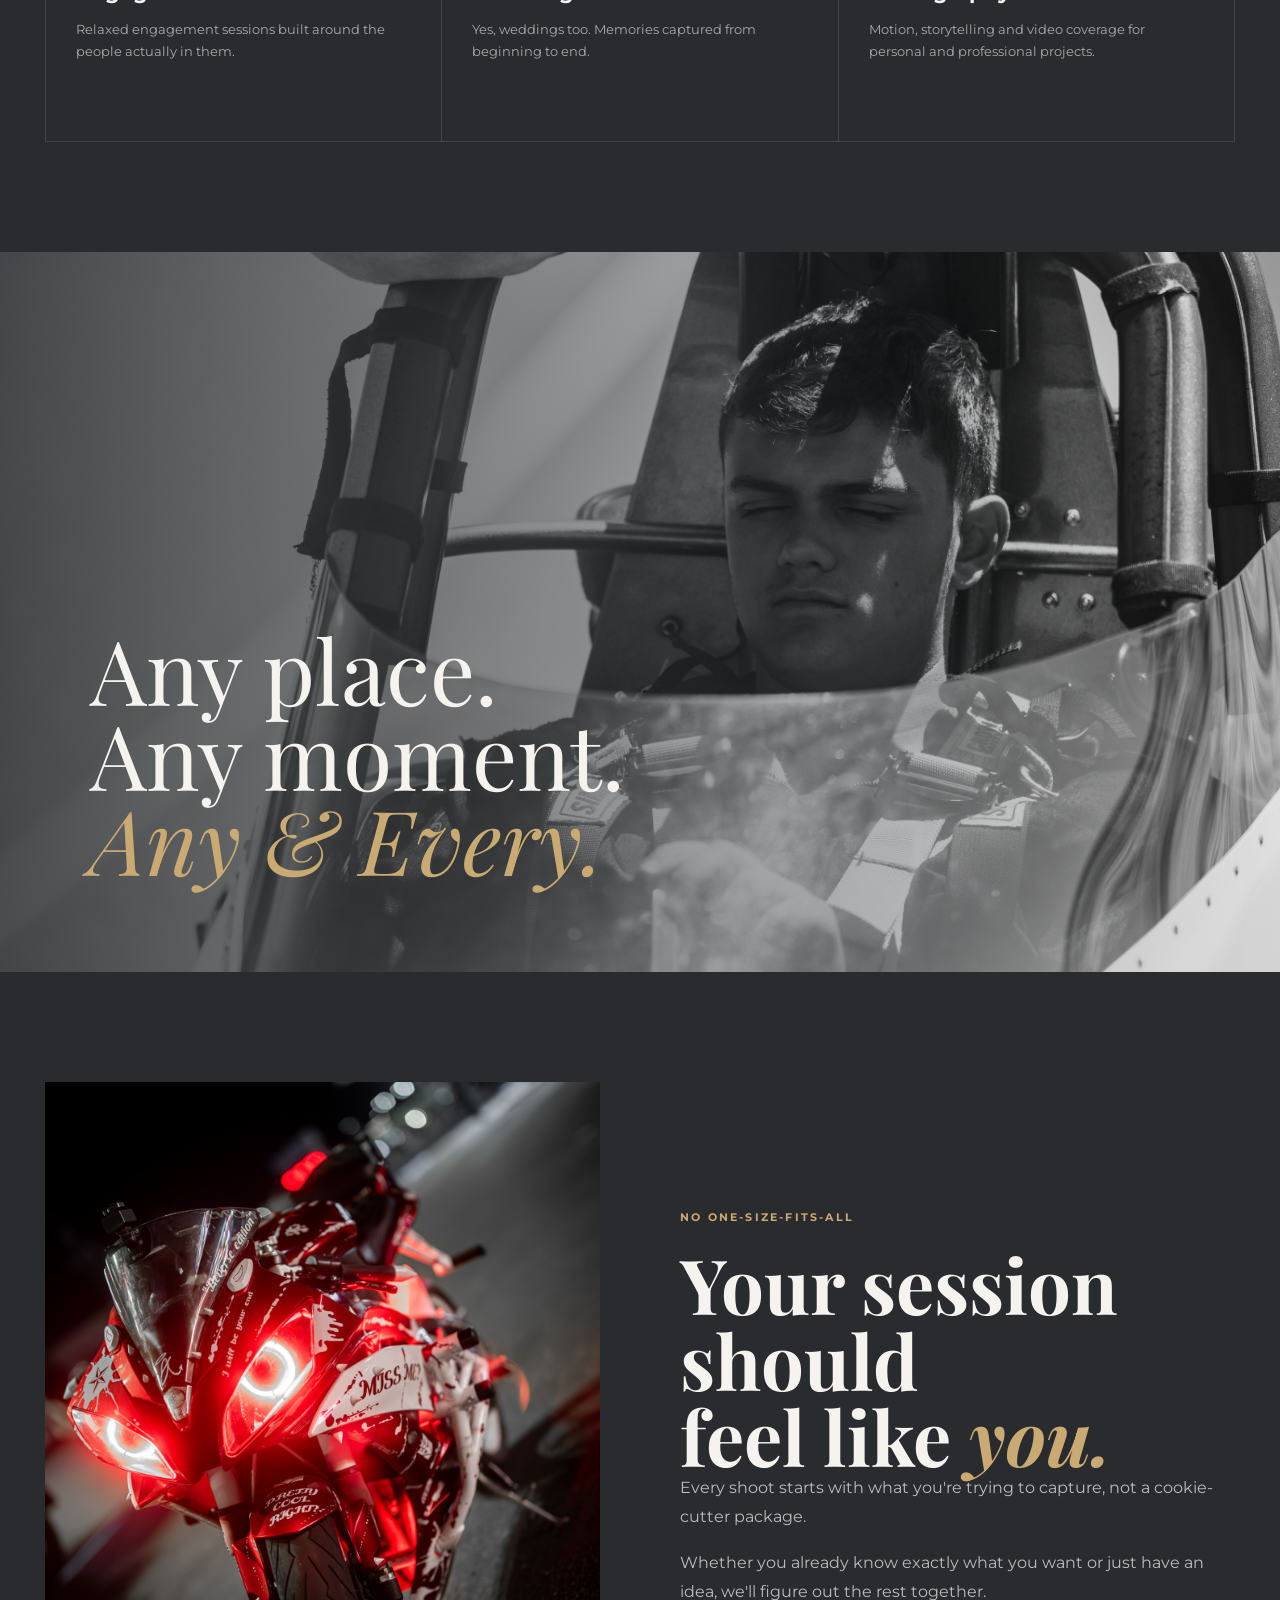
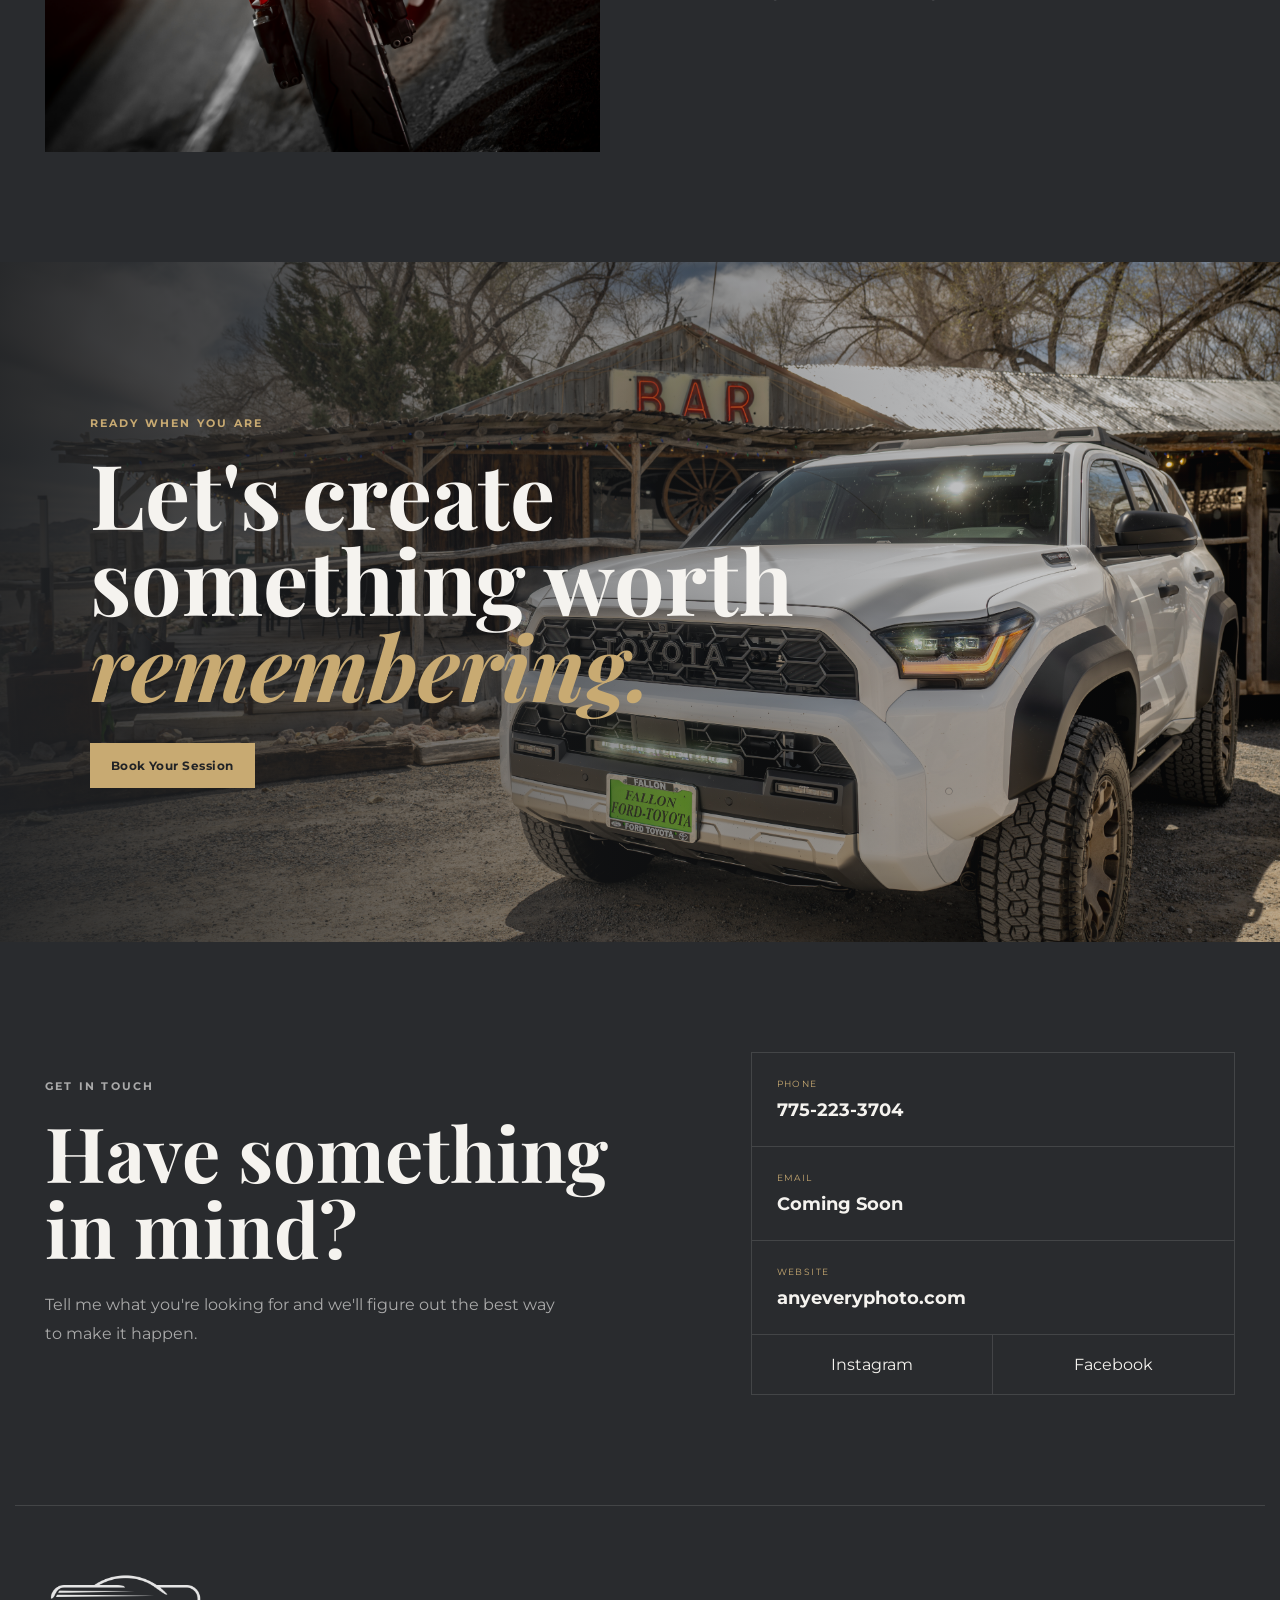
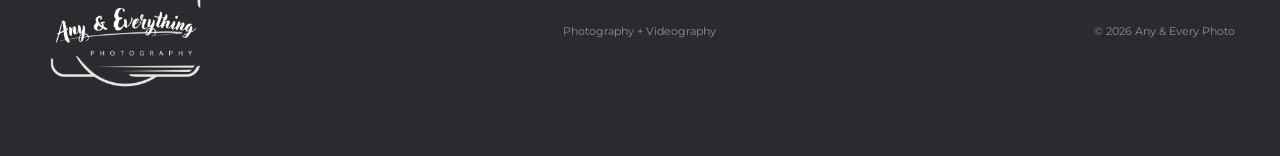
==== commit 333928b0: "v2" ====
--- a/index.html
+++ b/index.html
@@ -22,7 +22,6 @@
 
 <body>
 
-    <!-- HEADER -->
     <header class="site-header">
 
         <a href="#home" class="brand">
@@ -41,10 +40,7 @@
             <a href="#services">Services</a>
             <a href="#portfolio">Portfolio</a>
             <a href="#contact">Contact</a>
-
-            <a href="#contact" class="nav-button">
-                Book a Session
-            </a>
+            <a href="#contact" class="nav-button">Book a Session</a>
         </nav>
 
     </header>
@@ -56,7 +52,6 @@
         <section class="hero" id="home">
 
             <div class="hero-background"></div>
-
             <div class="hero-overlay"></div>
 
             <div class="hero-content">
@@ -66,8 +61,8 @@
                 </p>
 
                 <h1>
-                    For Any <span>&amp;</span><br>
-                    Every Photo Need.
+                    For Any <span>&amp;</span> Every<br>
+                    Photo Need.
                 </h1>
 
                 <p class="hero-copy">
@@ -79,26 +74,21 @@
                 <div class="hero-buttons">
 
                     <a href="#portfolio" class="button button-primary">
-                        View My Work
+                        View Portfolio
                     </a>
 
-                    <a href="#contact" class="button button-secondary">
-                        Book a Session
+                    <a href="#services" class="button button-secondary">
+                        Explore Services
                     </a>
 
                 </div>
 
             </div>
 
-            <div class="scroll-indicator">
-                <span>SCROLL</span>
-                <div class="scroll-line"></div>
-            </div>
-
-        </section>
-
-
-        <!-- SERVICE MARQUEE -->
+        </section>
+
+
+        <!-- SERVICES STRIP -->
         <section class="service-strip">
 
             <div class="strip-content">
@@ -153,7 +143,7 @@
                 </p>
 
                 <p>
-                    Whatever the occasion, the goal stays the same:
+                    Whatever the occasion, my goal stays the same:
                     create images that feel genuine, look incredible and
                     capture the moment the way it actually felt.
                 </p>
@@ -163,12 +153,13 @@
         </section>
 
 
-        <!-- FEATURED PORTFOLIO -->
+        <!-- FEATURED WORK -->
         <section class="portfolio section" id="portfolio">
 
             <div class="portfolio-heading">
 
                 <div>
+
                     <p class="section-label">
                         FEATURED WORK
                     </p>
@@ -177,11 +168,12 @@
                         A little bit of<br>
                         <span>everything.</span>
                     </h2>
+
                 </div>
 
                 <p>
-                    A preview of Joe's work across different styles,
-                    people, places and moments.
+                    No single style. No single subject.
+                    Just moments worth capturing.
                 </p>
 
             </div>
@@ -190,47 +182,51 @@
             <div class="portfolio-grid">
 
                 <article class="portfolio-card card-large">
-                    <img src="images/01.JPG" alt="Any & Every Photo featured photography">
-                    <div class="photo-overlay">
-                        <span>Featured</span>
-                    </div>
+                    <img src="images/07.JPG" alt="Any & Every Photo photography">
                 </article>
 
                 <article class="portfolio-card">
-                    <img src="images/02.JPG" alt="Any & Every Photo photography">
+                    <img src="images/02.JPG" alt="Portrait photography">
+
                     <div class="photo-overlay">
                         <span>Portraits</span>
                     </div>
                 </article>
 
                 <article class="portfolio-card">
-                    <img src="images/03.JPG" alt="Any & Every Photo photography">
+                    <img src="images/03.JPG" alt="Motorsports photography">
+
                     <div class="photo-overlay">
-                        <span>Automotive</span>
+                        <span>Motorsports</span>
                     </div>
                 </article>
 
                 <article class="portfolio-card">
                     <img src="images/04.JPG" alt="Any & Every Photo photography">
+
                     <div class="photo-overlay">
-                        <span>Sports</span>
+                        <span>Moments</span>
                     </div>
                 </article>
 
                 <article class="portfolio-card card-wide">
                     <img src="images/05.JPG" alt="Any & Every Photo photography">
+
                     <div class="photo-overlay">
-                        <span>Every Moment</span>
+                        <span>Every Story</span>
                     </div>
                 </article>
 
             </div>
 
+
             <div class="portfolio-button-wrap">
+
                 <a href="#" class="text-link">
                     View Full Portfolio
                     <span>→</span>
                 </a>
+
             </div>
 
         </section>
@@ -257,79 +253,105 @@
 
                 <article class="service-card">
                     <span class="service-number">01</span>
+
                     <h3>Sports</h3>
+
                     <p>
                         Athletes, games, teams, tournaments and
                         action-focused coverage.
                     </p>
                 </article>
 
+
                 <article class="service-card">
                     <span class="service-number">02</span>
+
                     <h3>Senior Portraits</h3>
+
                     <p>
                         Senior sessions built around personality,
                         style and individuality.
                     </p>
                 </article>
 
+
                 <article class="service-card">
                     <span class="service-number">03</span>
+
                     <h3>Family</h3>
+
                     <p>
                         Family portraits, couples, milestones and
                         moments worth keeping.
                     </p>
                 </article>
 
+
                 <article class="service-card">
                     <span class="service-number">04</span>
+
                     <h3>Automotive</h3>
+
                     <p>
                         Cars, trucks, motorcycles, builds,
-                        details and rolling shots.
-                    </p>
-                </article>
+                        motorsports, details and rolling shots.
+                    </p>
+                </article>
+
 
                 <article class="service-card">
                     <span class="service-number">05</span>
+
                     <h3>Business</h3>
+
                     <p>
                         Branding, headshots, products, teams,
                         social content and commercial photography.
                     </p>
                 </article>
 
+
                 <article class="service-card">
                     <span class="service-number">06</span>
+
                     <h3>Real Estate</h3>
+
                     <p>
                         Residential and commercial photography
                         designed to make spaces stand out.
                     </p>
                 </article>
 
+
                 <article class="service-card">
                     <span class="service-number">07</span>
+
                     <h3>Engagements</h3>
+
                     <p>
                         Relaxed engagement sessions built around
-                        the two people actually in them.
-                    </p>
-                </article>
+                        the people actually in them.
+                    </p>
+                </article>
+
 
                 <article class="service-card">
                     <span class="service-number">08</span>
+
                     <h3>Weddings</h3>
-                    <p>
-                        Yes, weddings too.
-                        Memories captured from beginning to end.
-                    </p>
-                </article>
+
+                    <p>
+                        Yes, weddings too. Memories captured
+                        from beginning to end.
+                    </p>
+                </article>
+
 
                 <article class="service-card">
                     <span class="service-number">09</span>
+
                     <h3>Videography</h3>
+
                     <p>
                         Motion, storytelling and video coverage
                         for personal and professional projects.
@@ -359,13 +381,13 @@
         </section>
 
 
-        <!-- ADDITIONAL WORK -->
+        <!-- PHILOSOPHY -->
         <section class="more-work section">
 
             <div class="more-work-grid">
 
                 <div class="more-photo">
-                    <img src="images/07.JPG" alt="Any & Every Photo photography">
+                    <img src="images/01.JPG" alt="Any & Every Photo photography">
                 </div>
 
                 <div class="more-work-copy">
@@ -389,11 +411,6 @@
                         have an idea, we'll figure out the rest together.
                     </p>
 
-                    <a href="#contact" class="text-link">
-                        Let's Talk
-                        <span>→</span>
-                    </a>
-
                 </div>
 
             </div>
@@ -401,7 +418,7 @@
         </section>
 
 
-        <!-- CTA -->
+        <!-- FINAL CTA -->
         <section class="cta">
 
             <div class="cta-image">
@@ -482,7 +499,6 @@
     </main>
 
 
-    <!-- FOOTER -->
     <footer>
 
         <div class="footer-brand">
--- a/css/style.css
+++ b/css/style.css
@@ -1,7 +1,3 @@
-/* =========================
-   RESET
-========================= */
-
 * {
     margin: 0;
     padding: 0;
@@ -29,36 +25,25 @@
     color: inherit;
 }
 
-
-/* =========================
-   COLORS
-========================= */
-
 :root {
     --bg: #292b2e;
     --bg-light: #33363a;
     --bg-deep: #232528;
-
     --text: #f5f3ef;
     --muted: #b9b9b9;
-
     --accent: #c8aa72;
-
     --border: rgba(255, 255, 255, 0.12);
 }
 
 
-/* =========================
-   HEADER
-========================= */
+/* HEADER */
 
 .site-header {
     position: absolute;
     top: 0;
     left: 0;
-
     width: 100%;
-    height: 96px;
+    height: 105px;
 
     display: flex;
     align-items: center;
@@ -68,31 +53,26 @@
 
     z-index: 100;
 
-    border-bottom: 1px solid rgba(255, 255, 255, 0.12);
+    border-bottom: 1px solid rgba(255,255,255,.12);
 }
 
 .brand img {
-    width: 155px;
-
+    width: 185px;
     filter: invert(1);
 }
 
 .nav-menu {
     display: flex;
     align-items: center;
-
     gap: 32px;
 }
 
 .nav-menu a {
     font-size: 12px;
     font-weight: 600;
-
-    letter-spacing: 0.05em;
-
-    color: rgba(255, 255, 255, 0.8);
-
-    transition: 0.3s;
+    letter-spacing: .05em;
+    color: rgba(255,255,255,.8);
+    transition: .25s ease;
 }
 
 .nav-menu a:hover {
@@ -100,45 +80,36 @@
 }
 
 .nav-button {
-    border: 1px solid rgba(255, 255, 255, 0.6);
-
+    border: 1px solid rgba(255,255,255,.6);
     padding: 13px 18px;
 }
 
 .menu-toggle {
     display: none;
-
     background: none;
-    border: none;
-
+    border: 0;
     cursor: pointer;
 }
 
 .menu-toggle span {
     display: block;
-
     width: 26px;
     height: 2px;
-
     background: #fff;
-
     margin: 5px 0;
 }
 
 
-/* =========================
-   HERO
-========================= */
+/* HERO */
 
 .hero {
     position: relative;
-
     min-height: 100vh;
 
     display: flex;
     align-items: center;
 
-    padding: 130px 7vw 80px;
+    padding: 155px 7vw 80px;
 
     overflow: hidden;
 }
@@ -151,7 +122,7 @@
     background-size: cover;
     background-position: center;
 
-    transform: scale(1.02);
+    transform: scale(1.015);
 }
 
 .hero-overlay {
@@ -161,37 +132,34 @@
     background:
         linear-gradient(
             90deg,
-            rgba(28, 30, 33, 0.93) 0%,
-            rgba(28, 30, 33, 0.82) 37%,
-            rgba(28, 30, 33, 0.35) 67%,
-            rgba(28, 30, 33, 0.15) 100%
+            rgba(28,30,33,.91) 0%,
+            rgba(28,30,33,.76) 36%,
+            rgba(28,30,33,.27) 68%,
+            rgba(28,30,33,.08) 100%
         );
 }
 
 .hero-content {
     position: relative;
-
     z-index: 2;
-
-    max-width: 800px;
+    max-width: 930px;
 }
 
 .eyebrow,
 .section-label {
     color: var(--accent);
-
     font-size: 11px;
     font-weight: 700;
-
-    letter-spacing: 0.2em;
+    letter-spacing: .2em;
 }
 
 .hero h1 {
     font-family: "Playfair Display", serif;
 
-    font-size: clamp(58px, 8vw, 112px);
-
-    line-height: 0.92;
+    font-size: clamp(54px, 6.5vw, 96px);
+    line-height: .94;
+
+    max-width: 900px;
 
     margin: 24px 0 28px;
 }
@@ -200,49 +168,47 @@
 .section h2 span,
 .cta h2 span {
     color: var(--accent);
-
     font-style: italic;
 }
 
 .hero-copy {
     color: #d1d1d1;
-
     max-width: 660px;
-
     line-height: 1.8;
-
     font-size: 17px;
 }
 
 .hero-buttons {
     display: flex;
-
     gap: 14px;
-
     margin-top: 36px;
 }
 
 .button {
     display: inline-flex;
-
     align-items: center;
     justify-content: center;
 
-    min-width: 160px;
-
-    padding: 15px 20px;
+    min-width: 165px;
+
+    padding: 15px 21px;
 
     font-size: 12px;
     font-weight: 700;
-
-    letter-spacing: 0.04em;
-
-    transition: 0.3s;
+    letter-spacing: .04em;
+
+    transition:
+        transform .25s ease,
+        background .25s ease,
+        border-color .25s ease;
+}
+
+.button:hover {
+    transform: translateY(-2px);
 }
 
 .button-primary {
     background: var(--accent);
-
     color: #212326;
 }
 
@@ -251,42 +217,16 @@
 }
 
 .button-secondary {
-    border: 1px solid rgba(255, 255, 255, 0.55);
+    border: 1px solid rgba(255,255,255,.55);
 }
 
 .button-secondary:hover {
-    background: rgba(255, 255, 255, 0.08);
-}
-
-.scroll-indicator {
-    position: absolute;
-
-    right: 5vw;
-    bottom: 35px;
-
-    z-index: 3;
-
-    display: flex;
-    align-items: center;
-
-    gap: 12px;
-
-    font-size: 9px;
-
-    letter-spacing: 0.18em;
-}
-
-.scroll-line {
-    width: 70px;
-    height: 1px;
-
-    background: rgba(255, 255, 255, 0.45);
-}
-
-
-/* =========================
-   STRIP
-========================= */
+    background: rgba(255,255,255,.08);
+    border-color: #fff;
+}
+
+
+/* SERVICE STRIP */
 
 .service-strip {
     border-top: 1px solid var(--border);
@@ -295,8 +235,6 @@
     background: #25272a;
 
     padding: 18px 20px;
-
-    overflow: hidden;
 }
 
 .strip-content {
@@ -310,8 +248,7 @@
 
     font-size: 10px;
     font-weight: 600;
-
-    letter-spacing: 0.12em;
+    letter-spacing: .12em;
 }
 
 .dot {
@@ -319,15 +256,11 @@
 }
 
 
-/* =========================
-   GENERAL SECTION
-========================= */
+/* SECTIONS */
 
 .section {
     max-width: 1250px;
-
     margin: auto;
-
     padding: 110px 30px;
 }
 
@@ -335,22 +268,17 @@
     font-family: "Playfair Display", serif;
 
     font-size: clamp(44px, 6vw, 76px);
-
     line-height: 1;
 
     margin-top: 18px;
 }
 
 
-/* =========================
-   ABOUT
-========================= */
+/* ABOUT */
 
 .about {
     display: grid;
-
     grid-template-columns: 1fr 1fr;
-
     gap: 90px;
 }
 
@@ -360,24 +288,18 @@
 
 .about-copy p {
     color: #bdbdbd;
-
     line-height: 1.8;
-
     margin-bottom: 20px;
 }
 
 .about-copy .large-copy {
     color: #eee;
-
     font-size: 20px;
-
     line-height: 1.7;
 }
 
 
-/* =========================
-   PORTFOLIO
-========================= */
+/* PORTFOLIO */
 
 .portfolio {
     border-top: 1px solid var(--border);
@@ -385,37 +307,32 @@
 
 .portfolio-heading {
     display: grid;
-
-    grid-template-columns: 1fr 0.55fr;
-
+    grid-template-columns: 1fr .55fr;
     gap: 60px;
 
     align-items: end;
 
-    margin-bottom: 45px;
-}
-
-.portfolio-heading p {
+    margin-bottom: 48px;
+}
+
+.portfolio-heading > p {
     color: #aaa;
-
-    line-height: 1.7;
+    line-height: 1.8;
+    max-width: 360px;
 }
 
 .portfolio-grid {
     display: grid;
 
-    grid-template-columns: 1.15fr 0.85fr 0.85fr;
-
+    grid-template-columns: 1.15fr .85fr .85fr;
     grid-template-rows: 300px 300px;
 
-    gap: 14px;
+    gap: 20px;
 }
 
 .portfolio-card {
     position: relative;
-
     overflow: hidden;
-
     background: #444;
 }
 
@@ -425,11 +342,14 @@
 
     object-fit: cover;
 
-    transition: transform 0.7s ease;
+    transition:
+        transform .7s cubic-bezier(.2,.7,.2,1),
+        filter .5s ease;
 }
 
 .portfolio-card:hover img {
-    transform: scale(1.04);
+    transform: scale(1.035);
+    filter: brightness(1.06);
 }
 
 .card-large {
@@ -442,7 +362,6 @@
 
 .photo-overlay {
     position: absolute;
-
     inset: 0;
 
     display: flex;
@@ -452,18 +371,21 @@
 
     background:
         linear-gradient(
-            transparent 50%,
-            rgba(0, 0, 0, 0.65)
+            transparent 52%,
+            rgba(0,0,0,.64)
         );
 
+    pointer-events: none;
+}
+
+.photo-overlay span {
     font-size: 11px;
     font-weight: 700;
-
-    letter-spacing: 0.12em;
+    letter-spacing: .12em;
 }
 
 .portfolio-button-wrap {
-    margin-top: 30px;
+    margin-top: 32px;
 
     display: flex;
     justify-content: flex-end;
@@ -471,26 +393,33 @@
 
 .text-link {
     display: inline-flex;
-
     gap: 12px;
-
     align-items: center;
 
-    border-bottom: 1px solid rgba(255, 255, 255, 0.35);
+    border-bottom: 1px solid rgba(255,255,255,.35);
 
     padding-bottom: 6px;
 
     font-size: 13px;
+
+    transition: border-color .25s ease;
+}
+
+.text-link:hover {
+    border-color: var(--accent);
 }
 
 .text-link span {
     color: var(--accent);
-}
-
-
-/* =========================
-   SERVICES
-========================= */
+    transition: transform .25s ease;
+}
+
+.text-link:hover span {
+    transform: translateX(4px);
+}
+
+
+/* SERVICES */
 
 .services {
     border-top: 1px solid var(--border);
@@ -502,7 +431,6 @@
 
 .services-grid {
     display: grid;
-
     grid-template-columns: repeat(3, 1fr);
 
     margin-top: 60px;
@@ -519,7 +447,9 @@
     border-right: 1px solid var(--border);
     border-bottom: 1px solid var(--border);
 
-    transition: 0.3s;
+    transition:
+        background .3s ease,
+        transform .3s ease;
 }
 
 .service-card:hover {
@@ -528,41 +458,34 @@
 
 .service-number {
     color: var(--accent);
-
     font-size: 10px;
 }
 
 .service-card h3 {
     font-size: 21px;
-
     margin: 28px 0 14px;
 }
 
 .service-card p {
     color: #aaa;
-
     line-height: 1.7;
-
     font-size: 13px;
 }
 
 
-/* =========================
-   FEATURE IMAGE
-========================= */
+/* FEATURE IMAGE */
 
 .feature-image {
     height: 80vh;
+    min-height: 650px;
 
     position: relative;
-
     overflow: hidden;
 }
 
 .feature-image img {
     width: 100%;
     height: 100%;
-
     object-fit: cover;
 }
 
@@ -570,20 +493,18 @@
     content: "";
 
     position: absolute;
-
     inset: 0;
 
     background:
         linear-gradient(
             90deg,
-            rgba(35, 37, 40, 0.85),
-            rgba(35, 37, 40, 0.2)
+            rgba(35,37,40,.82),
+            rgba(35,37,40,.12)
         );
 }
 
 .feature-overlay {
     position: absolute;
-
     z-index: 2;
 
     left: 7vw;
@@ -594,24 +515,19 @@
     font-family: "Playfair Display", serif;
 
     font-size: clamp(50px, 7vw, 95px);
-
-    line-height: 0.95;
+    line-height: .95;
 }
 
 .feature-overlay span {
     color: var(--accent);
-
     font-style: italic;
 }
 
 
-/* =========================
-   MORE WORK
-========================= */
+/* PHILOSOPHY */
 
 .more-work-grid {
     display: grid;
-
     grid-template-columns: 1fr 1fr;
 
     gap: 80px;
@@ -621,6 +537,7 @@
 
 .more-photo {
     height: 670px;
+    overflow: hidden;
 }
 
 .more-photo img {
@@ -628,13 +545,17 @@
     height: 100%;
 
     object-fit: cover;
+
+    transition: transform .8s ease;
+}
+
+.more-photo:hover img {
+    transform: scale(1.025);
 }
 
 .more-work-copy p {
     color: #bcbcbc;
-
     line-height: 1.8;
-
     margin-bottom: 18px;
 }
 
@@ -642,14 +563,8 @@
     color: var(--accent);
 }
 
-.more-work-copy .text-link {
-    margin-top: 15px;
-}
-
-
-/* =========================
-   CTA
-========================= */
+
+/* CTA */
 
 .cta {
     min-height: 680px;
@@ -681,15 +596,14 @@
     background:
         linear-gradient(
             90deg,
-            rgba(31, 33, 36, 0.94),
-            rgba(31, 33, 36, 0.52),
-            rgba(31, 33, 36, 0.18)
+            rgba(31,33,36,.92),
+            rgba(31,33,36,.46),
+            rgba(31,33,36,.12)
         );
 }
 
 .cta-content {
     position: relative;
-
     z-index: 2;
 
     padding: 80px 7vw;
@@ -699,28 +613,22 @@
     font-family: "Playfair Display", serif;
 
     font-size: clamp(50px, 7vw, 90px);
-
-    line-height: 0.96;
+    line-height: .96;
 
     margin: 20px 0 35px;
 }
 
 
-/* =========================
-   CONTACT
-========================= */
+/* CONTACT */
 
 .contact {
     display: grid;
-
-    grid-template-columns: 1fr 0.8fr;
-
+    grid-template-columns: 1fr .8fr;
     gap: 100px;
 }
 
 .contact-heading p {
     color: #aaa;
-
     line-height: 1.8;
 
     max-width: 520px;
@@ -739,14 +647,19 @@
     padding: 25px;
 
     border-bottom: 1px solid var(--border);
+
+    transition: background .25s ease;
+}
+
+a.contact-item:hover {
+    background: rgba(255,255,255,.035);
 }
 
 .contact-item span {
     color: var(--accent);
 
     font-size: 9px;
-
-    letter-spacing: 0.16em;
+    letter-spacing: .16em;
 
     margin-bottom: 10px;
 }
@@ -757,14 +670,18 @@
 
 .social-links {
     display: grid;
-
     grid-template-columns: 1fr 1fr;
 }
 
 .social-links a {
     text-align: center;
-
     padding: 20px;
+
+    transition: background .25s ease;
+}
+
+.social-links a:hover {
+    background: rgba(255,255,255,.04);
 }
 
 .social-links a:first-child {
@@ -772,9 +689,7 @@
 }
 
 
-/* =========================
-   FOOTER
-========================= */
+/* FOOTER */
 
 footer {
     max-width: 1250px;
@@ -786,19 +701,16 @@
     border-top: 1px solid var(--border);
 
     display: grid;
-
     grid-template-columns: 1fr 1fr 1fr;
 
     align-items: center;
 
     color: #8f8f8f;
-
     font-size: 11px;
 }
 
 .footer-brand img {
-    width: 150px;
-
+    width: 160px;
     filter: invert(1);
 }
 
@@ -811,27 +723,22 @@
 }
 
 
-/* =========================
-   MOBILE
-========================= */
+/* TABLET */
 
 @media screen and (max-width: 900px) {
 
     .site-header {
-        height: 82px;
-
+        height: 86px;
         padding: 0 24px;
     }
 
     .brand img {
-        width: 130px;
+        width: 155px;
     }
 
     .menu-toggle {
         display: block;
-
         position: relative;
-
         z-index: 201;
     }
 
@@ -843,7 +750,6 @@
 
         width: 82%;
         max-width: 400px;
-
         height: 100vh;
 
         background: #232528;
@@ -857,7 +763,7 @@
 
         gap: 28px;
 
-        transition: right 0.35s ease;
+        transition: right .35s ease;
 
         z-index: 200;
     }
@@ -872,29 +778,16 @@
 
     .hero {
         min-height: 92vh;
-
-        padding: 120px 24px 70px;
+        padding: 130px 24px 70px;
     }
 
     .hero-overlay {
         background:
             linear-gradient(
                 90deg,
-                rgba(28, 30, 33, 0.91),
-                rgba(28, 30, 33, 0.55)
+                rgba(28,30,33,.9),
+                rgba(28,30,33,.48)
             );
-    }
-
-    .hero h1 {
-        font-size: clamp(55px, 13vw, 86px);
-    }
-
-    .hero-copy {
-        max-width: 550px;
-    }
-
-    .scroll-indicator {
-        display: none;
     }
 
     .about,
@@ -902,17 +795,15 @@
     .more-work-grid,
     .portfolio-heading {
         grid-template-columns: 1fr;
-
         gap: 45px;
     }
 
     .services-grid {
-        grid-template-columns: repeat(2, 1fr);
+        grid-template-columns: repeat(2,1fr);
     }
 
     .portfolio-grid {
         grid-template-columns: 1fr 1fr;
-
         grid-template-rows: auto;
     }
 
@@ -921,13 +812,11 @@
     .card-wide {
         grid-row: auto;
         grid-column: auto;
-
         height: 330px;
     }
 
     .card-large {
         grid-column: span 2;
-
         height: 520px;
     }
 
@@ -937,7 +826,6 @@
 
     footer {
         grid-template-columns: 1fr;
-
         gap: 18px;
     }
 
@@ -948,6 +836,8 @@
 }
 
 
+/* MOBILE */
+
 @media screen and (max-width: 600px) {
 
     .section {
@@ -955,16 +845,30 @@
     }
 
     .hero {
-        padding-left: 20px;
-        padding-right: 20px;
+        min-height: 100svh;
+
+        padding:
+            120px
+            20px
+            65px;
     }
 
     .hero-background {
         background-position: 58% center;
     }
 
+    .hero-overlay {
+        background:
+            linear-gradient(
+                90deg,
+                rgba(28,30,33,.91),
+                rgba(28,30,33,.52)
+            );
+    }
+
     .hero h1 {
-        font-size: 55px;
+        font-size: clamp(49px, 14vw, 64px);
+        line-height: .95;
     }
 
     .hero-copy {
@@ -973,7 +877,6 @@
 
     .hero-buttons {
         flex-direction: column;
-
         align-items: flex-start;
     }
 
@@ -987,7 +890,6 @@
 
     .services-grid {
         grid-template-columns: 1fr;
-
         border-left: none;
     }
 
@@ -1003,8 +905,11 @@
     .card-large,
     .card-wide {
         grid-column: auto;
-
-        height: 380px;
+        height: 390px;
+    }
+
+    .portfolio-button-wrap {
+        justify-content: flex-start;
     }
 
     .more-photo {
@@ -1013,6 +918,7 @@
 
     .feature-image {
         height: 70vh;
+        min-height: 560px;
     }
 
     .feature-overlay {
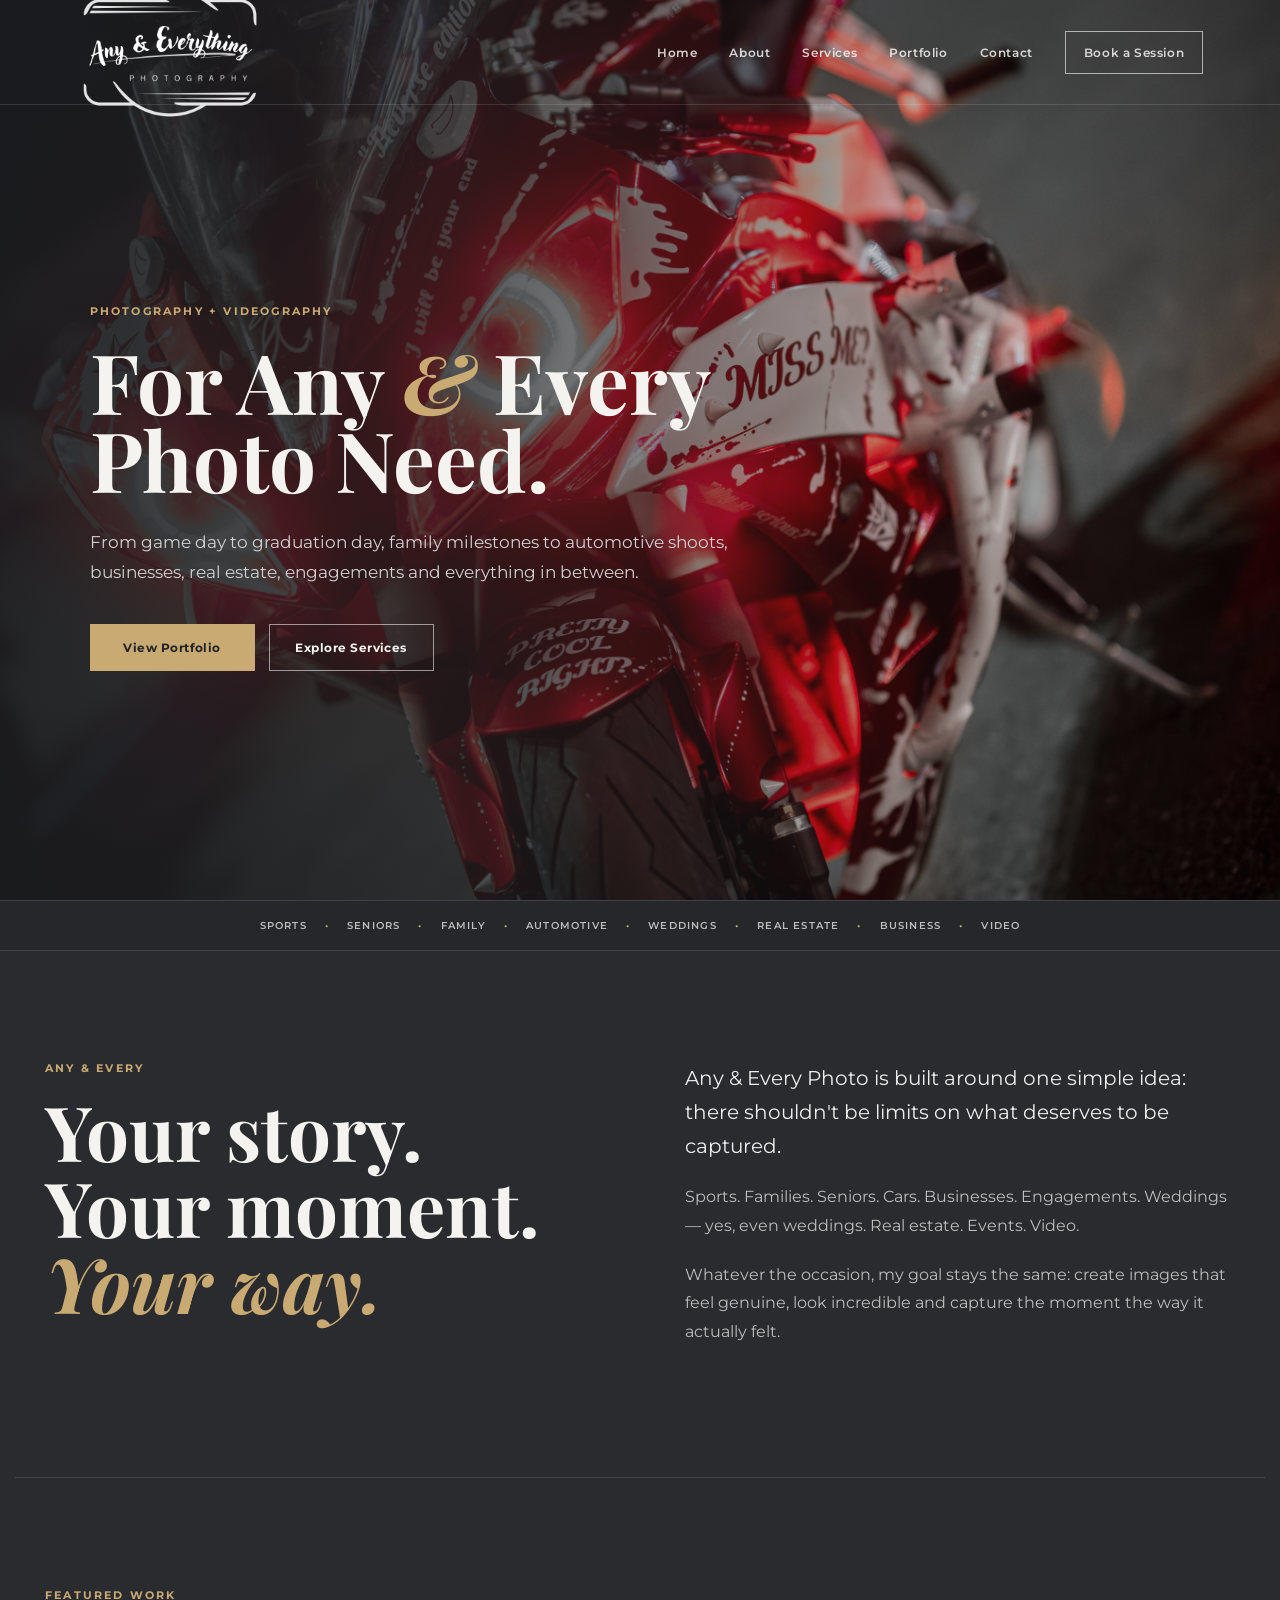
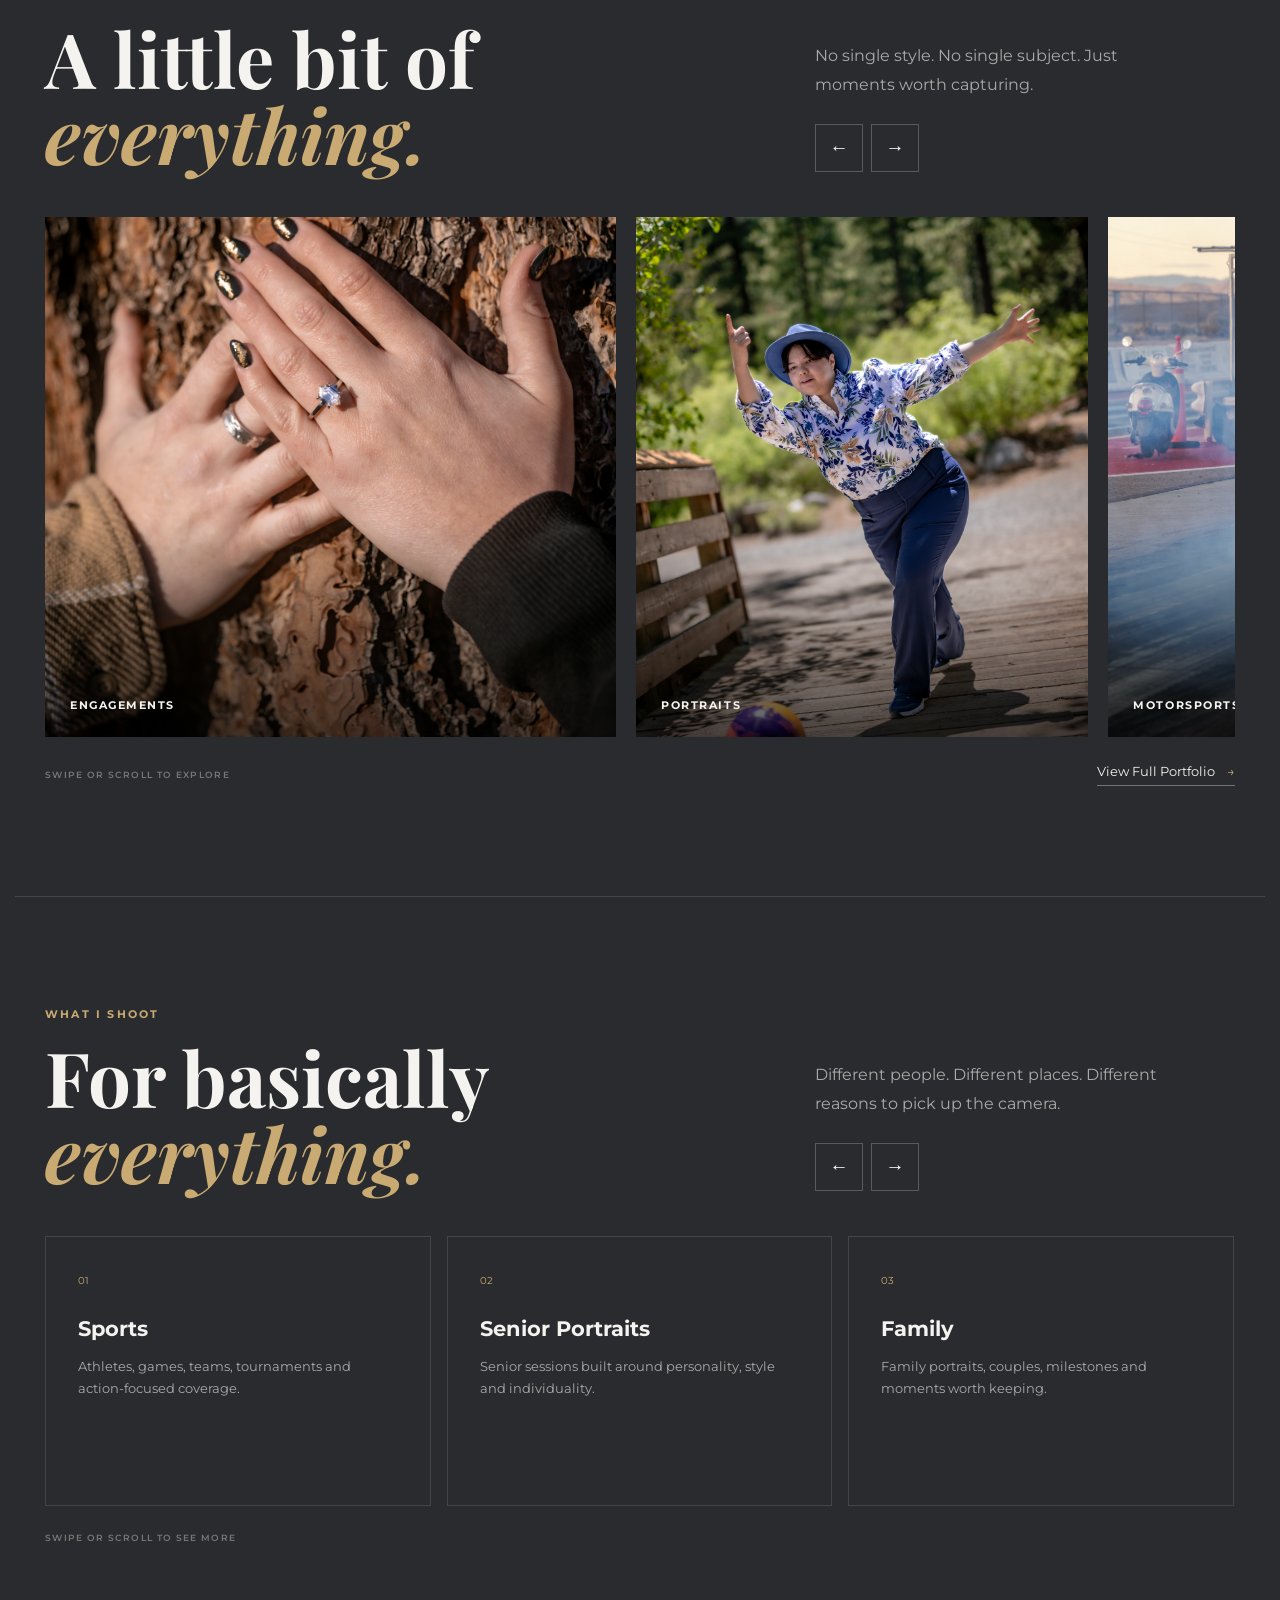
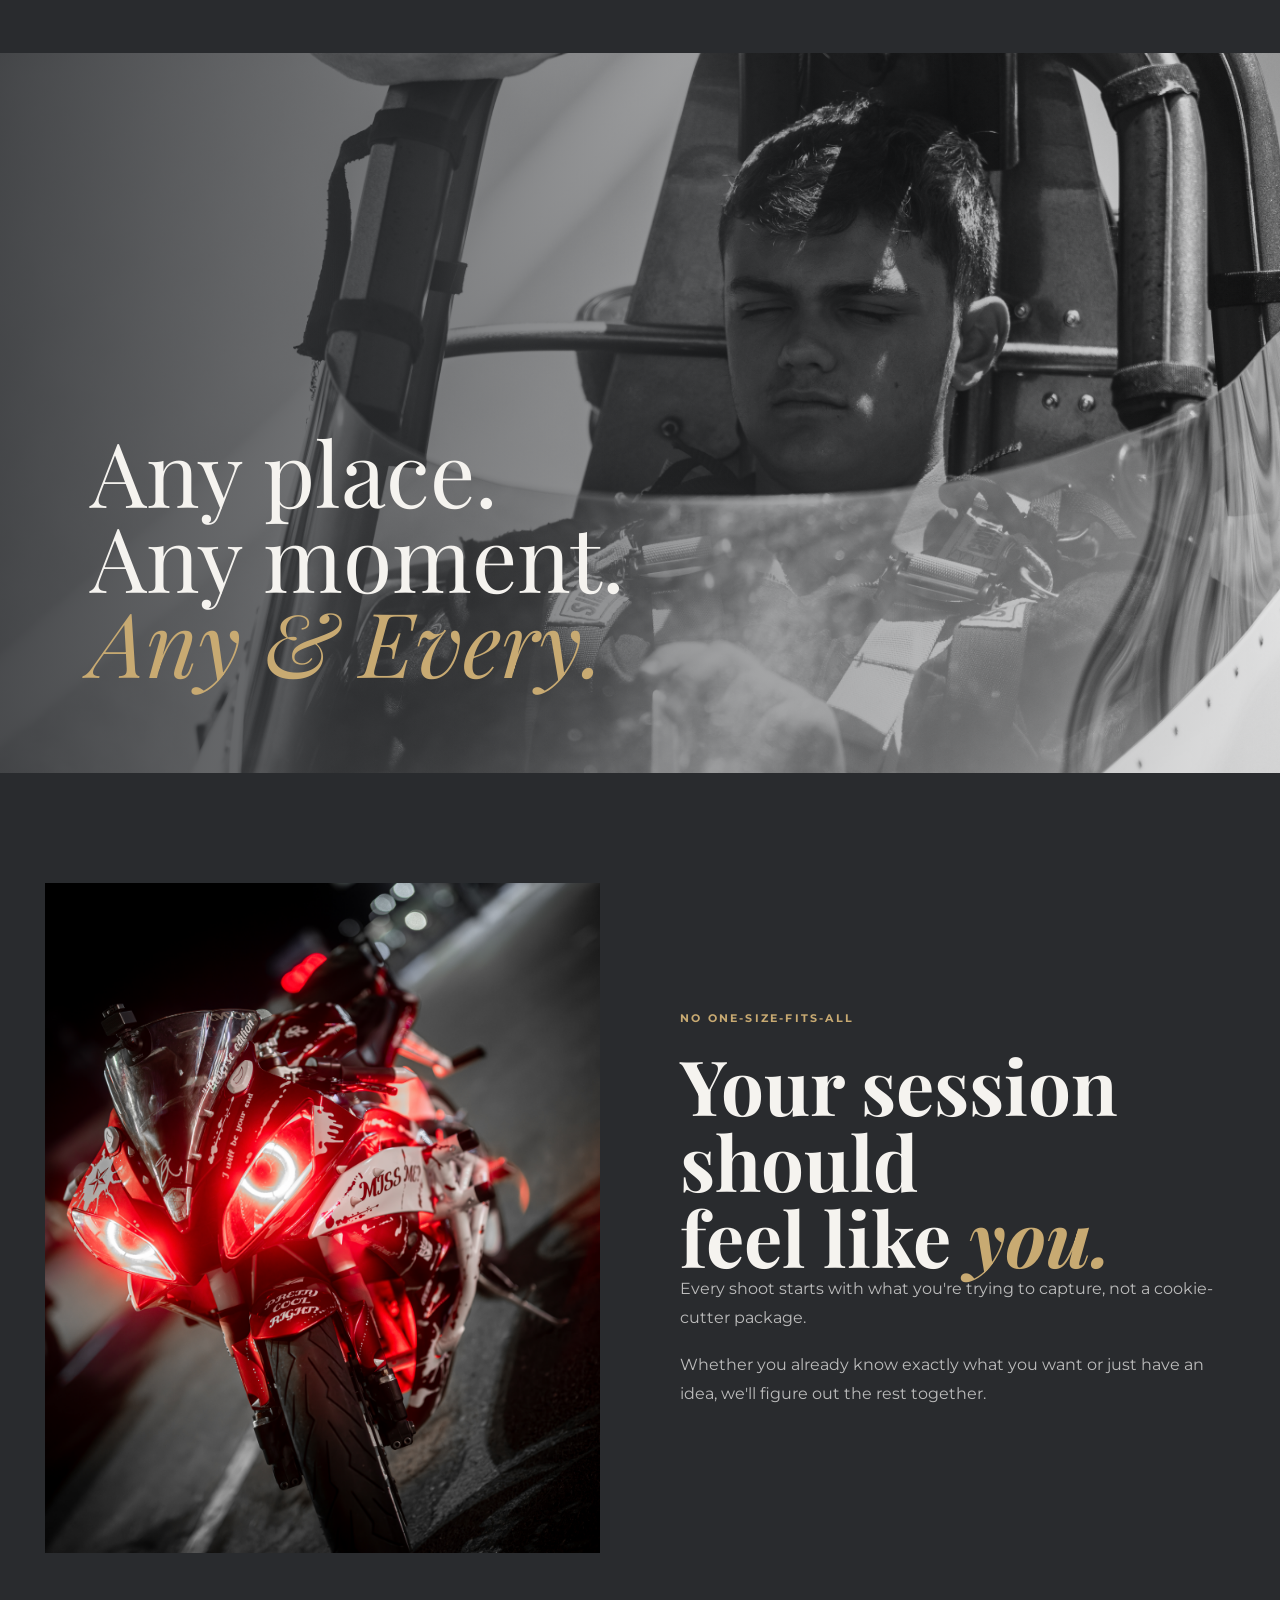
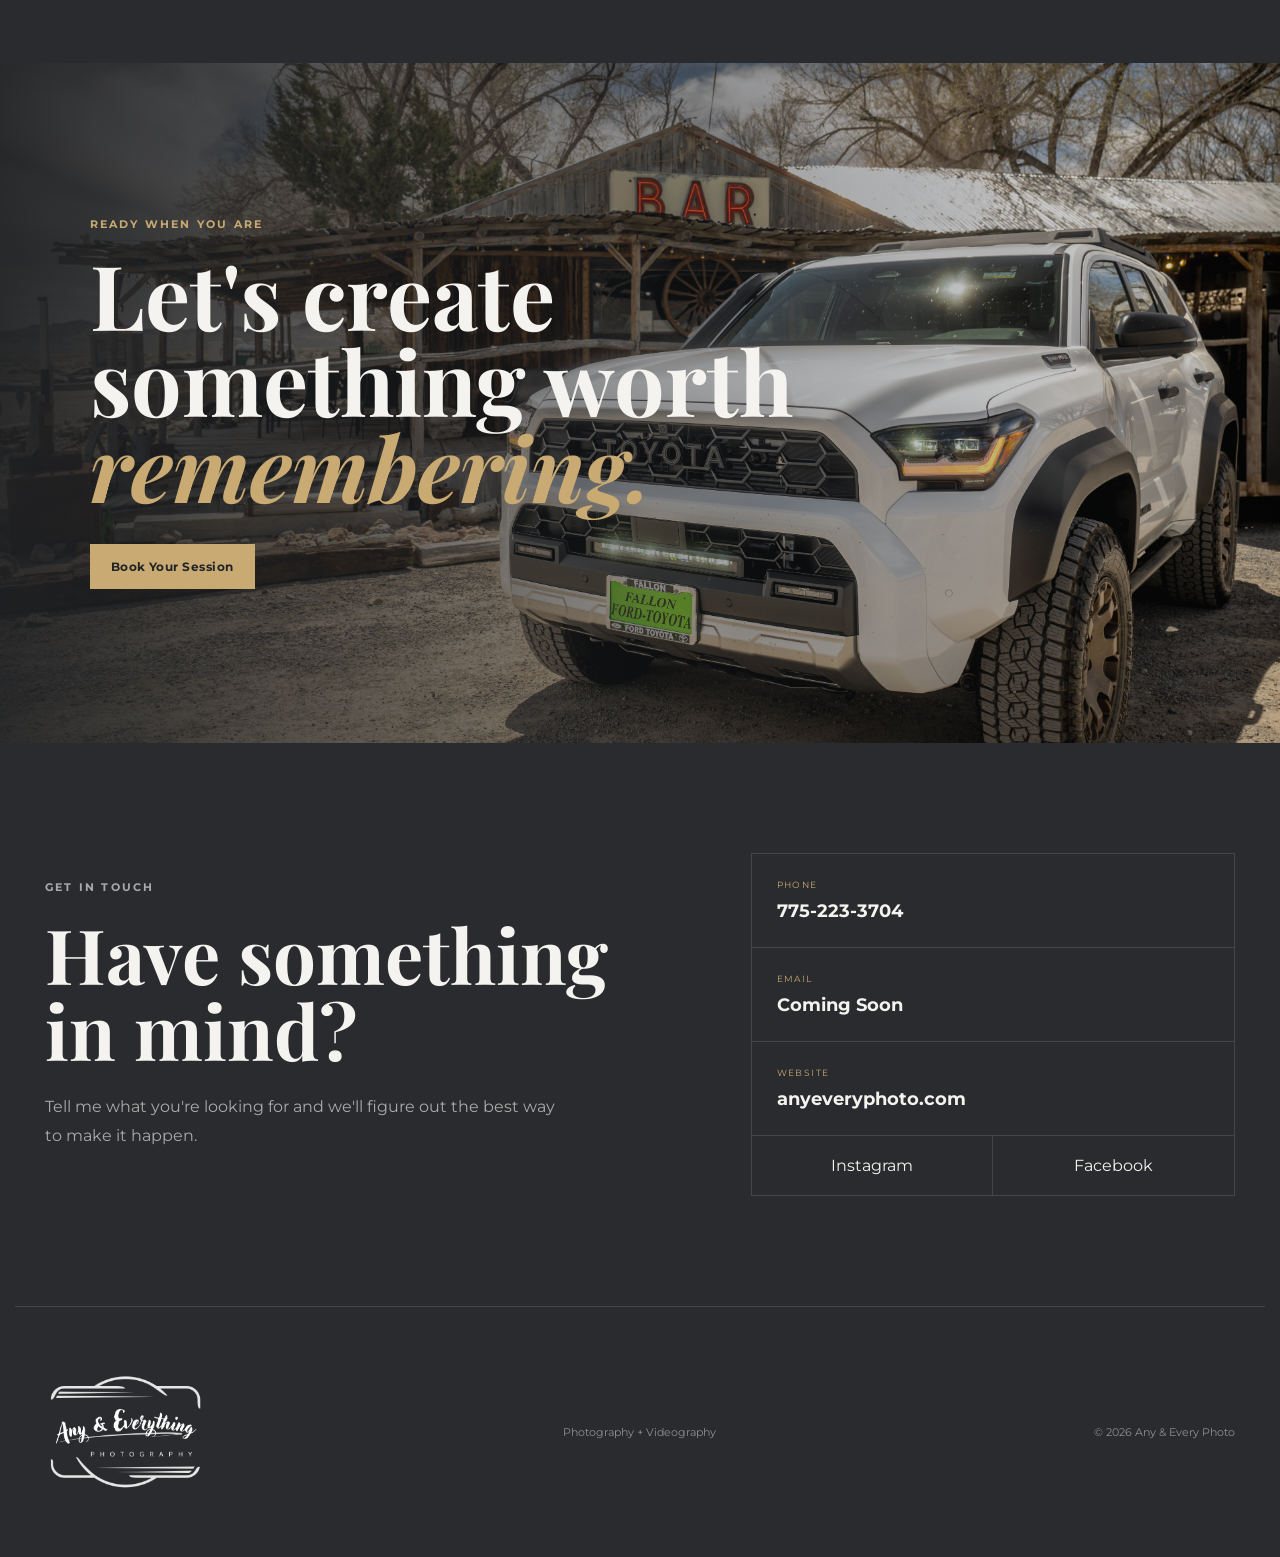
==== commit 4b4c269f: "v21" ====
--- a/index.html
+++ b/index.html
@@ -151,216 +151,309 @@
             </div>
 
         </section>
-
-
-        <!-- FEATURED WORK -->
-        <section class="portfolio section" id="portfolio">
-
-            <div class="portfolio-heading">
-
-                <div>
-
-                    <p class="section-label">
-                        FEATURED WORK
-                    </p>
-
-                    <h2>
-                        A little bit of<br>
-                        <span>everything.</span>
-                    </h2>
-
-                </div>
-
-                <p>
-                    No single style. No single subject.
-                    Just moments worth capturing.
-                </p>
-
-            </div>
-
-
-            <div class="portfolio-grid">
-
-                <article class="portfolio-card card-large">
-                    <img src="images/07.JPG" alt="Any & Every Photo photography">
-                </article>
-
-                <article class="portfolio-card">
-                    <img src="images/02.JPG" alt="Portrait photography">
-
-                    <div class="photo-overlay">
-                        <span>Portraits</span>
-                    </div>
-                </article>
-
-                <article class="portfolio-card">
-                    <img src="images/03.JPG" alt="Motorsports photography">
-
-                    <div class="photo-overlay">
-                        <span>Motorsports</span>
-                    </div>
-                </article>
-
-                <article class="portfolio-card">
-                    <img src="images/04.JPG" alt="Any & Every Photo photography">
-
-                    <div class="photo-overlay">
-                        <span>Moments</span>
-                    </div>
-                </article>
-
-                <article class="portfolio-card card-wide">
-                    <img src="images/05.JPG" alt="Any & Every Photo photography">
-
-                    <div class="photo-overlay">
-                        <span>Every Story</span>
-                    </div>
-                </article>
-
-            </div>
-
-
-            <div class="portfolio-button-wrap">
-
-                <a href="#" class="text-link">
-                    View Full Portfolio
-                    <span>→</span>
-                </a>
-
-            </div>
-
-        </section>
-
-
-        <!-- SERVICES -->
-        <section class="services section" id="services">
-
-            <div class="section-heading centered">
-
-                <p class="section-label">
-                    WHAT I SHOOT
-                </p>
-
-                <h2>
-                    For basically<br>
-                    <span>everything.</span>
-                </h2>
-
-            </div>
-
-
-            <div class="services-grid">
-
-                <article class="service-card">
-                    <span class="service-number">01</span>
-
-                    <h3>Sports</h3>
-
-                    <p>
-                        Athletes, games, teams, tournaments and
-                        action-focused coverage.
-                    </p>
-                </article>
-
-
-                <article class="service-card">
-                    <span class="service-number">02</span>
-
-                    <h3>Senior Portraits</h3>
-
-                    <p>
-                        Senior sessions built around personality,
-                        style and individuality.
-                    </p>
-                </article>
-
-
-                <article class="service-card">
-                    <span class="service-number">03</span>
-
-                    <h3>Family</h3>
-
-                    <p>
-                        Family portraits, couples, milestones and
-                        moments worth keeping.
-                    </p>
-                </article>
-
-
-                <article class="service-card">
-                    <span class="service-number">04</span>
-
-                    <h3>Automotive</h3>
-
-                    <p>
-                        Cars, trucks, motorcycles, builds,
-                        motorsports, details and rolling shots.
-                    </p>
-                </article>
-
-
-                <article class="service-card">
-                    <span class="service-number">05</span>
-
-                    <h3>Business</h3>
-
-                    <p>
-                        Branding, headshots, products, teams,
-                        social content and commercial photography.
-                    </p>
-                </article>
-
-
-                <article class="service-card">
-                    <span class="service-number">06</span>
-
-                    <h3>Real Estate</h3>
-
-                    <p>
-                        Residential and commercial photography
-                        designed to make spaces stand out.
-                    </p>
-                </article>
-
-
-                <article class="service-card">
-                    <span class="service-number">07</span>
-
-                    <h3>Engagements</h3>
-
-                    <p>
-                        Relaxed engagement sessions built around
-                        the people actually in them.
-                    </p>
-                </article>
-
-
-                <article class="service-card">
-                    <span class="service-number">08</span>
-
-                    <h3>Weddings</h3>
-
-                    <p>
-                        Yes, weddings too. Memories captured
-                        from beginning to end.
-                    </p>
-                </article>
-
-
-                <article class="service-card">
-                    <span class="service-number">09</span>
-
-                    <h3>Videography</h3>
-
-                    <p>
-                        Motion, storytelling and video coverage
-                        for personal and professional projects.
-                    </p>
-                </article>
-
-            </div>
-
-        </section>
+<!-- FEATURED WORK -->
+<section class="portfolio section" id="portfolio">
+
+    <div class="carousel-heading">
+
+        <div>
+            <p class="section-label">FEATURED WORK</p>
+
+            <h2>
+                A little bit of<br>
+                <span>everything.</span>
+            </h2>
+        </div>
+
+        <div class="carousel-heading-right">
+
+            <p>
+                No single style. No single subject.
+                Just moments worth capturing.
+            </p>
+
+            <div class="carousel-controls">
+                <button
+                    class="carousel-arrow"
+                    data-carousel="featured-carousel"
+                    data-direction="-1"
+                    aria-label="Previous featured work">
+                    ←
+                </button>
+
+                <button
+                    class="carousel-arrow"
+                    data-carousel="featured-carousel"
+                    data-direction="1"
+                    aria-label="Next featured work">
+                    →
+                </button>
+            </div>
+
+        </div>
+
+    </div>
+
+
+    <div
+        class="featured-carousel carousel-track"
+        id="featured-carousel">
+
+        <article class="featured-slide featured-slide-large">
+            <img
+                src="images/07.JPG"
+                alt="Engagement photography by Any & Every Photo">
+
+            <div class="photo-overlay">
+                <span>Engagements</span>
+            </div>
+        </article>
+
+
+        <article class="featured-slide">
+            <img
+                src="images/02.JPG"
+                alt="Portrait photography by Any & Every Photo">
+
+            <div class="photo-overlay">
+                <span>Portraits</span>
+            </div>
+        </article>
+
+
+        <article class="featured-slide">
+            <img
+                src="images/03.JPG"
+                alt="Motorsports photography by Any & Every Photo">
+
+            <div class="photo-overlay">
+                <span>Motorsports</span>
+            </div>
+        </article>
+
+
+        <article class="featured-slide">
+            <img
+                src="images/04.JPG"
+                alt="Photography by Any & Every Photo">
+
+            <div class="photo-overlay">
+                <span>Lifestyle</span>
+            </div>
+        </article>
+
+
+        <article class="featured-slide">
+            <img
+                src="images/05.JPG"
+                alt="Photography by Any & Every Photo">
+
+            <div class="photo-overlay">
+                <span>Stories</span>
+            </div>
+        </article>
+
+
+        <article class="featured-slide">
+            <img
+                src="images/06.JPG"
+                alt="Photography by Any & Every Photo">
+
+            <div class="photo-overlay">
+                <span>Events</span>
+            </div>
+        </article>
+
+    </div>
+
+
+    <div class="carousel-footer">
+
+        <span class="swipe-hint">
+            Swipe or scroll to explore
+        </span>
+
+        <a href="#" class="text-link">
+            View Full Portfolio
+            <span>→</span>
+        </a>
+
+    </div>
+
+</section>
+
+
+       <!-- SERVICES -->
+<section class="services section" id="services">
+
+    <div class="carousel-heading">
+
+        <div>
+            <p class="section-label">WHAT I SHOOT</p>
+
+            <h2>
+                For basically<br>
+                <span>everything.</span>
+            </h2>
+        </div>
+
+
+        <div class="carousel-heading-right">
+
+            <p>
+                Different people. Different places.
+                Different reasons to pick up the camera.
+            </p>
+
+            <div class="carousel-controls">
+
+                <button
+                    class="carousel-arrow"
+                    data-carousel="services-carousel"
+                    data-direction="-1"
+                    aria-label="Previous service">
+                    ←
+                </button>
+
+                <button
+                    class="carousel-arrow"
+                    data-carousel="services-carousel"
+                    data-direction="1"
+                    aria-label="Next service">
+                    →
+                </button>
+
+            </div>
+
+        </div>
+
+    </div>
+
+
+    <div
+        class="services-carousel carousel-track"
+        id="services-carousel">
+
+
+        <article class="service-card">
+            <span class="service-number">01</span>
+
+            <h3>Sports</h3>
+
+            <p>
+                Athletes, games, teams, tournaments
+                and action-focused coverage.
+            </p>
+        </article>
+
+
+        <article class="service-card">
+            <span class="service-number">02</span>
+
+            <h3>Senior Portraits</h3>
+
+            <p>
+                Senior sessions built around personality,
+                style and individuality.
+            </p>
+        </article>
+
+
+        <article class="service-card">
+            <span class="service-number">03</span>
+
+            <h3>Family</h3>
+
+            <p>
+                Family portraits, couples, milestones
+                and moments worth keeping.
+            </p>
+        </article>
+
+
+        <article class="service-card">
+            <span class="service-number">04</span>
+
+            <h3>Automotive</h3>
+
+            <p>
+                Cars, trucks, motorcycles, builds,
+                motorsports, details and rolling shots.
+            </p>
+        </article>
+
+
+        <article class="service-card">
+            <span class="service-number">05</span>
+
+            <h3>Business</h3>
+
+            <p>
+                Branding, headshots, products, teams,
+                social content and commercial photography.
+            </p>
+        </article>
+
+
+        <article class="service-card">
+            <span class="service-number">06</span>
+
+            <h3>Real Estate</h3>
+
+            <p>
+                Residential and commercial photography
+                designed to make spaces stand out.
+            </p>
+        </article>
+
+
+        <article class="service-card">
+            <span class="service-number">07</span>
+
+            <h3>Engagements</h3>
+
+            <p>
+                Relaxed engagement sessions built around
+                the people actually in them.
+            </p>
+        </article>
+
+
+        <article class="service-card">
+            <span class="service-number">08</span>
+
+            <h3>Weddings</h3>
+
+            <p>
+                Yes, weddings too. Memories captured
+                from beginning to end.
+            </p>
+        </article>
+
+
+        <article class="service-card">
+            <span class="service-number">09</span>
+
+            <h3>Videography</h3>
+
+            <p>
+                Motion, storytelling and video coverage
+                for personal and professional projects.
+            </p>
+        </article>
+
+    </div>
+
+
+    <div class="carousel-footer">
+
+        <span class="swipe-hint">
+            Swipe or scroll to see more
+        </span>
+
+    </div>
+
+</section>
 
 
         <!-- CINEMATIC IMAGE -->
--- a/css/style.css
+++ b/css/style.css
@@ -954,4 +954,336 @@
         border-right: none;
         border-bottom: 1px solid var(--border);
     }
+}
+
+/* ======================================
+   V2.1 CAROUSELS
+====================================== */
+
+.carousel-heading {
+    display: grid;
+    grid-template-columns: 1fr .6fr;
+    gap: 70px;
+    align-items: end;
+    margin-bottom: 45px;
+}
+
+.carousel-heading-right {
+    display: flex;
+    flex-direction: column;
+    align-items: flex-start;
+    gap: 24px;
+}
+
+.carousel-heading-right p {
+    color: #aaa;
+    line-height: 1.8;
+    max-width: 380px;
+}
+
+
+/* CONTROLS */
+
+.carousel-controls {
+    display: flex;
+    gap: 8px;
+}
+
+.carousel-arrow {
+    width: 48px;
+    height: 48px;
+
+    display: flex;
+    align-items: center;
+    justify-content: center;
+
+    background: transparent;
+
+    border: 1px solid rgba(255, 255, 255, .22);
+
+    color: #fff;
+
+    font-size: 19px;
+
+    cursor: pointer;
+
+    transition:
+        background .25s ease,
+        color .25s ease,
+        border-color .25s ease;
+}
+
+.carousel-arrow:hover {
+    background: var(--accent);
+    border-color: var(--accent);
+    color: #242629;
+}
+
+
+/* BASE CAROUSEL */
+
+.carousel-track {
+    display: flex;
+
+    overflow-x: auto;
+
+    scroll-behavior: smooth;
+    scroll-snap-type: x mandatory;
+
+    overscroll-behavior-x: contain;
+
+    -webkit-overflow-scrolling: touch;
+
+    scrollbar-width: none;
+}
+
+.carousel-track::-webkit-scrollbar {
+    display: none;
+}
+
+
+/* ======================================
+   FEATURED WORK CAROUSEL
+====================================== */
+
+.featured-carousel {
+    gap: 20px;
+}
+
+.featured-slide {
+    position: relative;
+
+    flex: 0 0 38%;
+
+    height: 520px;
+
+    overflow: hidden;
+
+    scroll-snap-align: start;
+
+    background: #333;
+}
+
+.featured-slide-large {
+    flex-basis: 48%;
+}
+
+.featured-slide img {
+    width: 100%;
+    height: 100%;
+
+    object-fit: cover;
+
+    transition:
+        transform .7s cubic-bezier(.2, .7, .2, 1),
+        filter .4s ease;
+}
+
+.featured-slide:hover img {
+    transform: scale(1.035);
+    filter: brightness(1.05);
+}
+
+.featured-slide .photo-overlay {
+    position: absolute;
+    inset: 0;
+
+    display: flex;
+    align-items: flex-end;
+
+    padding: 25px;
+
+    background:
+        linear-gradient(
+            transparent 58%,
+            rgba(0, 0, 0, .66)
+        );
+
+    pointer-events: none;
+}
+
+.featured-slide .photo-overlay span {
+    font-size: 11px;
+    font-weight: 700;
+
+    letter-spacing: .14em;
+    text-transform: uppercase;
+}
+
+
+/* ======================================
+   SERVICES CAROUSEL
+====================================== */
+
+.services-grid {
+    display: none;
+}
+
+.services-carousel {
+    gap: 16px;
+}
+
+.services-carousel .service-card {
+    flex: 0 0 calc(33.333% - 11px);
+
+    min-height: 270px;
+
+    scroll-snap-align: start;
+
+    border: 1px solid var(--border);
+
+    background: transparent;
+
+    padding: 32px;
+
+    transition:
+        background .3s ease,
+        transform .3s ease,
+        border-color .3s ease;
+}
+
+.services-carousel .service-card:hover {
+    background: #323539;
+
+    border-color: rgba(255, 255, 255, .22);
+
+    transform: translateY(-3px);
+}
+
+
+/* FOOTER UNDER CAROUSEL */
+
+.carousel-footer {
+    display: flex;
+    align-items: center;
+    justify-content: space-between;
+
+    margin-top: 26px;
+}
+
+.swipe-hint {
+    color: #777;
+
+    font-size: 9px;
+    font-weight: 600;
+
+    letter-spacing: .15em;
+
+    text-transform: uppercase;
+}
+
+
+/* ======================================
+   CTA CROP POLISH
+====================================== */
+
+.cta-image img {
+    object-position: center center;
+}
+
+
+/* ======================================
+   TABLET
+====================================== */
+
+@media screen and (max-width: 900px) {
+
+    .carousel-heading {
+        grid-template-columns: 1fr;
+        gap: 30px;
+    }
+
+    .carousel-heading-right {
+        flex-direction: row;
+        justify-content: space-between;
+        align-items: flex-end;
+    }
+
+    .featured-slide,
+    .featured-slide-large {
+        flex: 0 0 72%;
+        height: 520px;
+    }
+
+    .services-carousel .service-card {
+        flex: 0 0 46%;
+    }
+
+}
+
+
+/* ======================================
+   MOBILE
+====================================== */
+
+@media screen and (max-width: 600px) {
+
+    .carousel-heading {
+        margin-bottom: 32px;
+    }
+
+    .carousel-heading-right {
+        display: block;
+    }
+
+    .carousel-controls {
+        display: none;
+    }
+
+
+    /* FEATURED */
+
+    .featured-carousel {
+        gap: 14px;
+
+        /* allows next photo to peek in */
+        padding-right: 35px;
+    }
+
+    .featured-slide,
+    .featured-slide-large {
+        flex: 0 0 87%;
+
+        height: 480px;
+    }
+
+    .featured-slide .photo-overlay {
+        padding: 20px;
+    }
+
+
+    /* SERVICES */
+
+    .services-carousel {
+        gap: 12px;
+
+        padding-right: 35px;
+    }
+
+    .services-carousel .service-card {
+        flex: 0 0 86%;
+
+        min-height: 245px;
+
+        padding: 28px;
+    }
+
+
+    /* SWIPE HINT */
+
+    .carousel-footer {
+        margin-top: 20px;
+    }
+
+    .swipe-hint {
+        font-size: 8px;
+    }
+
+
+    /* FINAL CTA MOBILE CROP */
+
+    .cta-image img {
+        object-position: 68% center;
+    }
+
 }
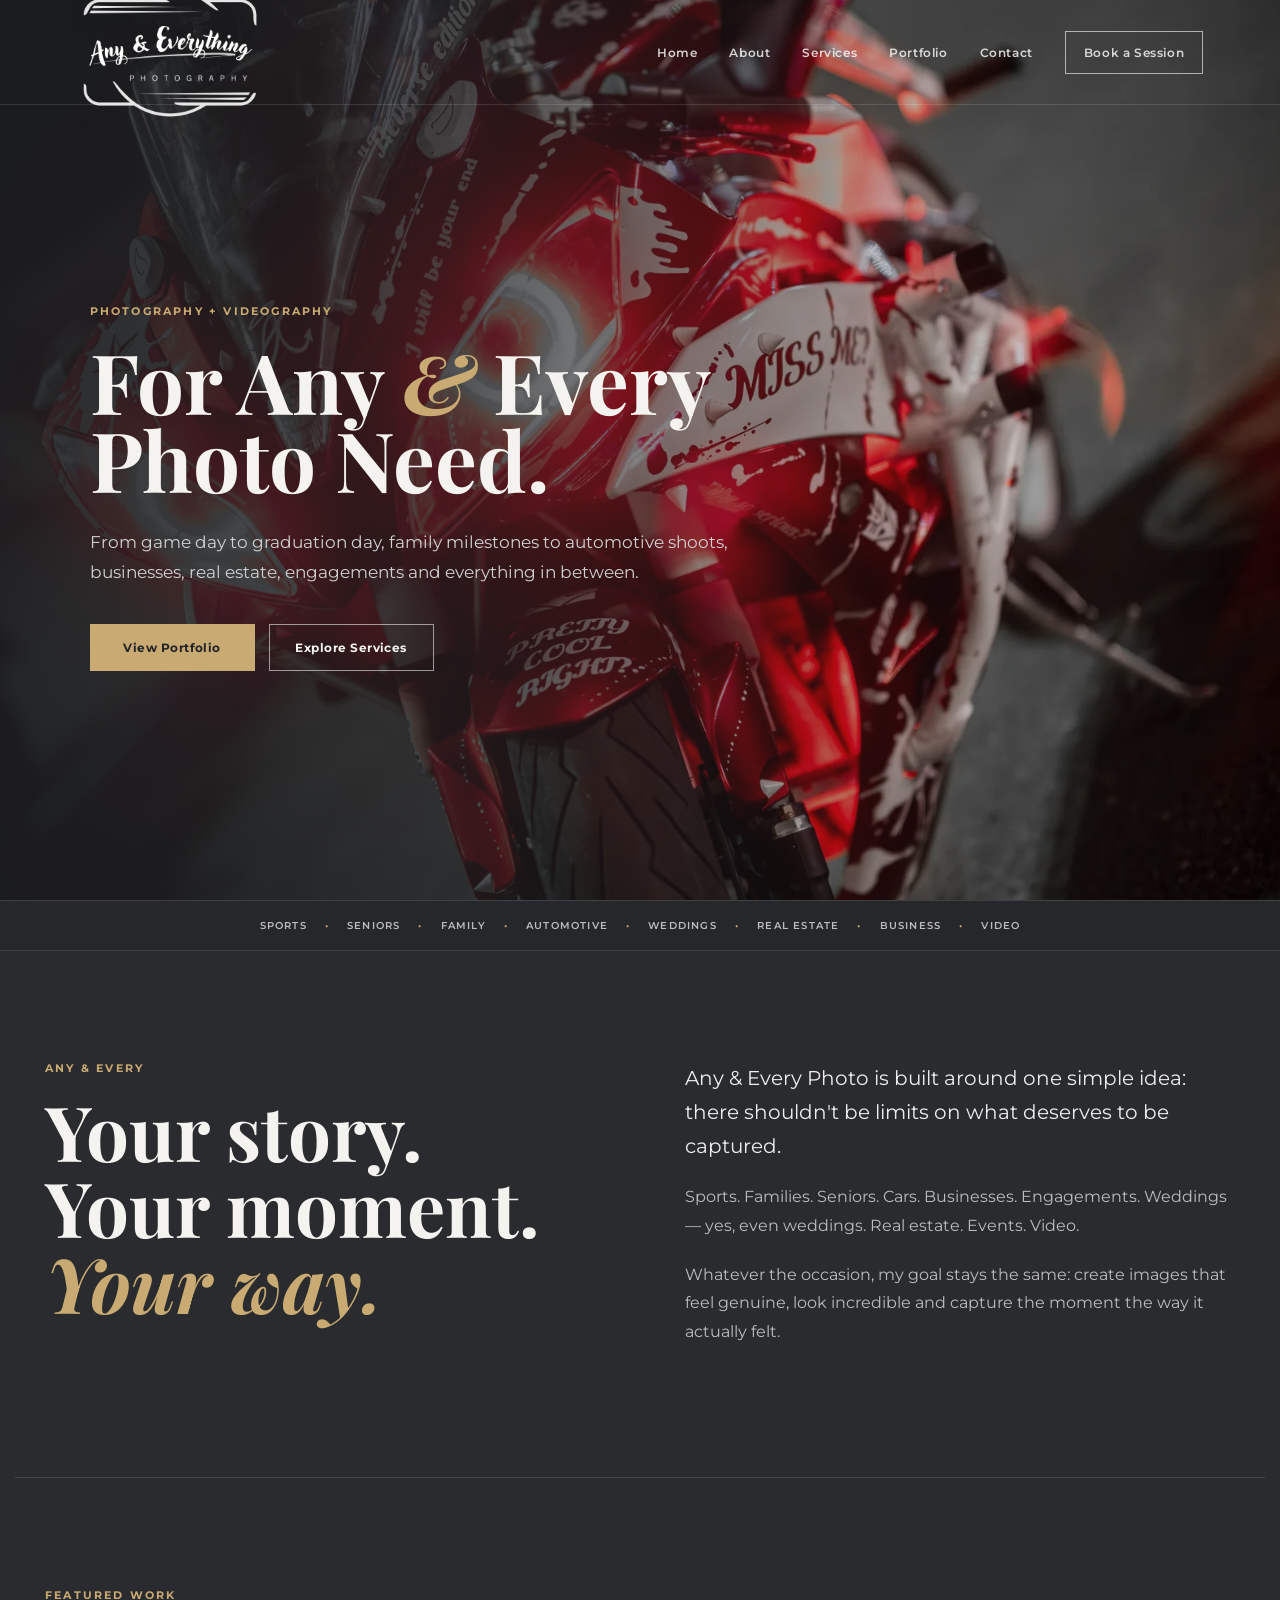
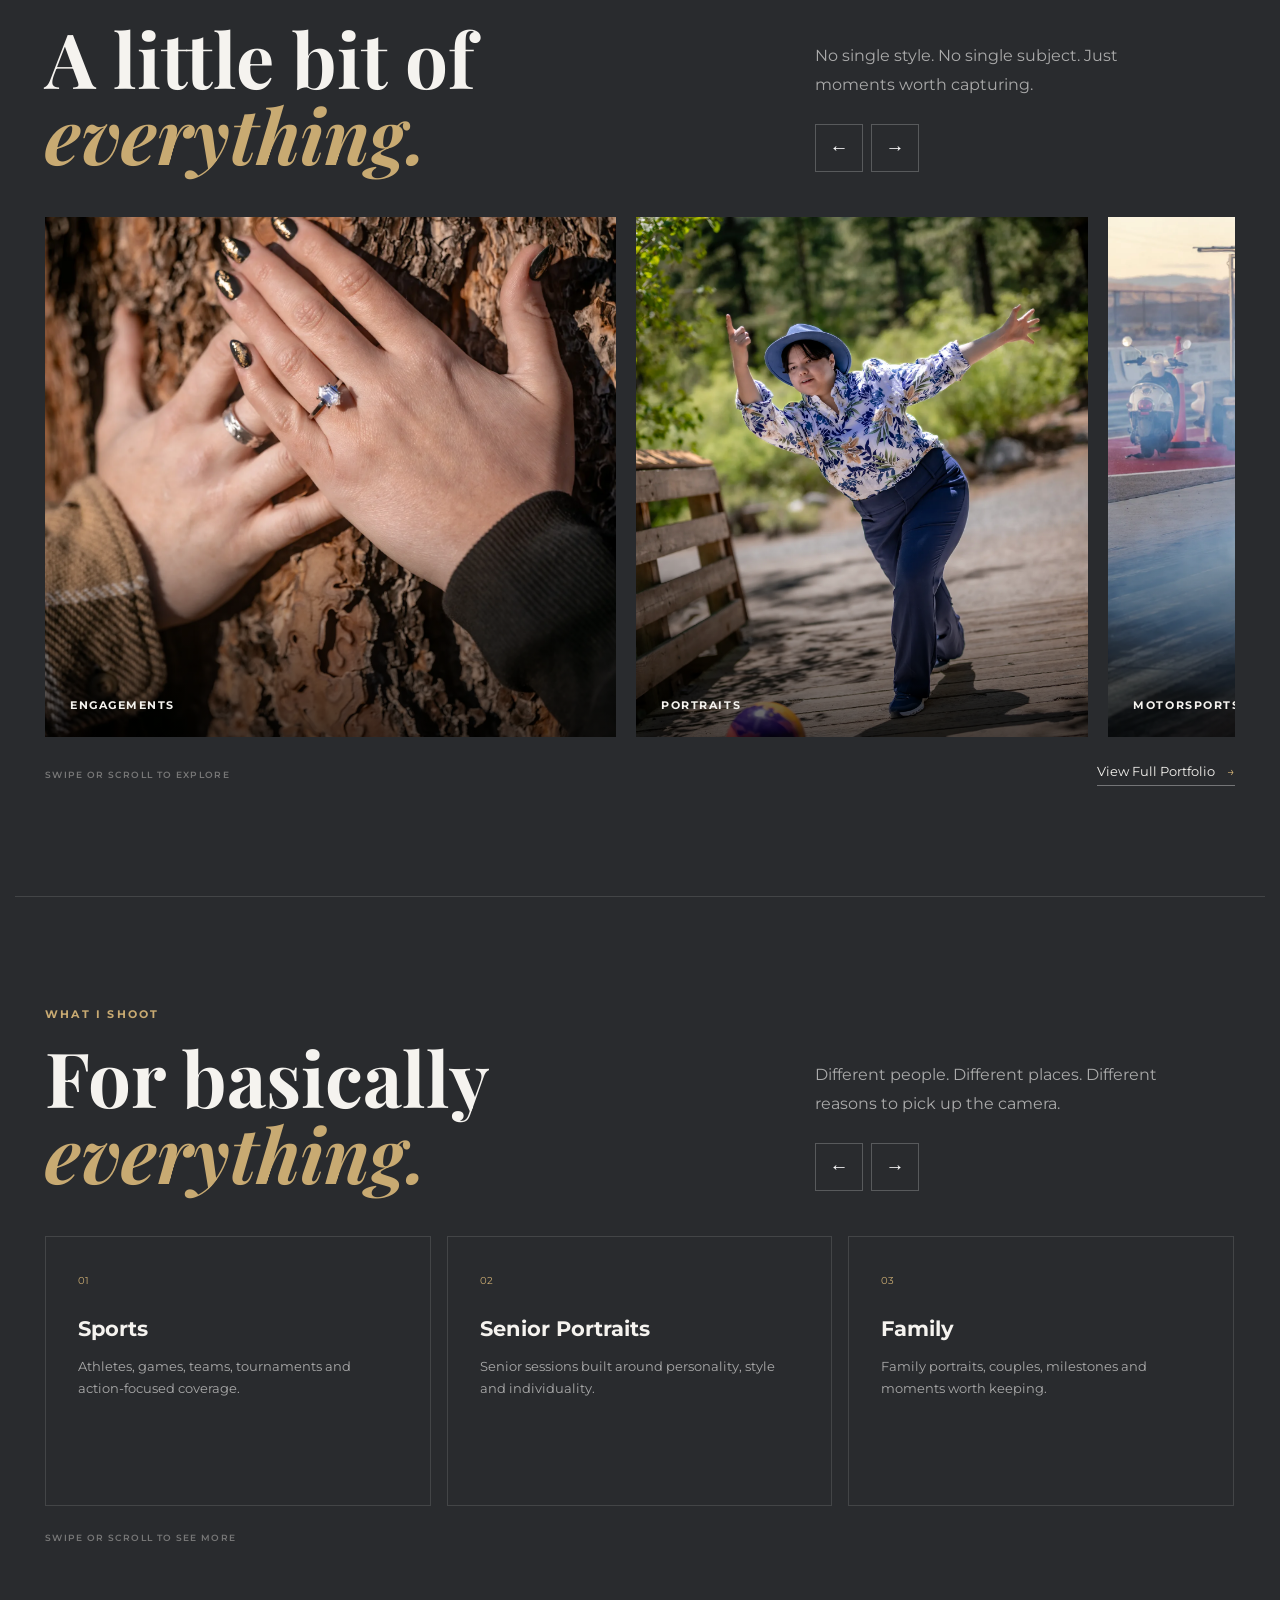
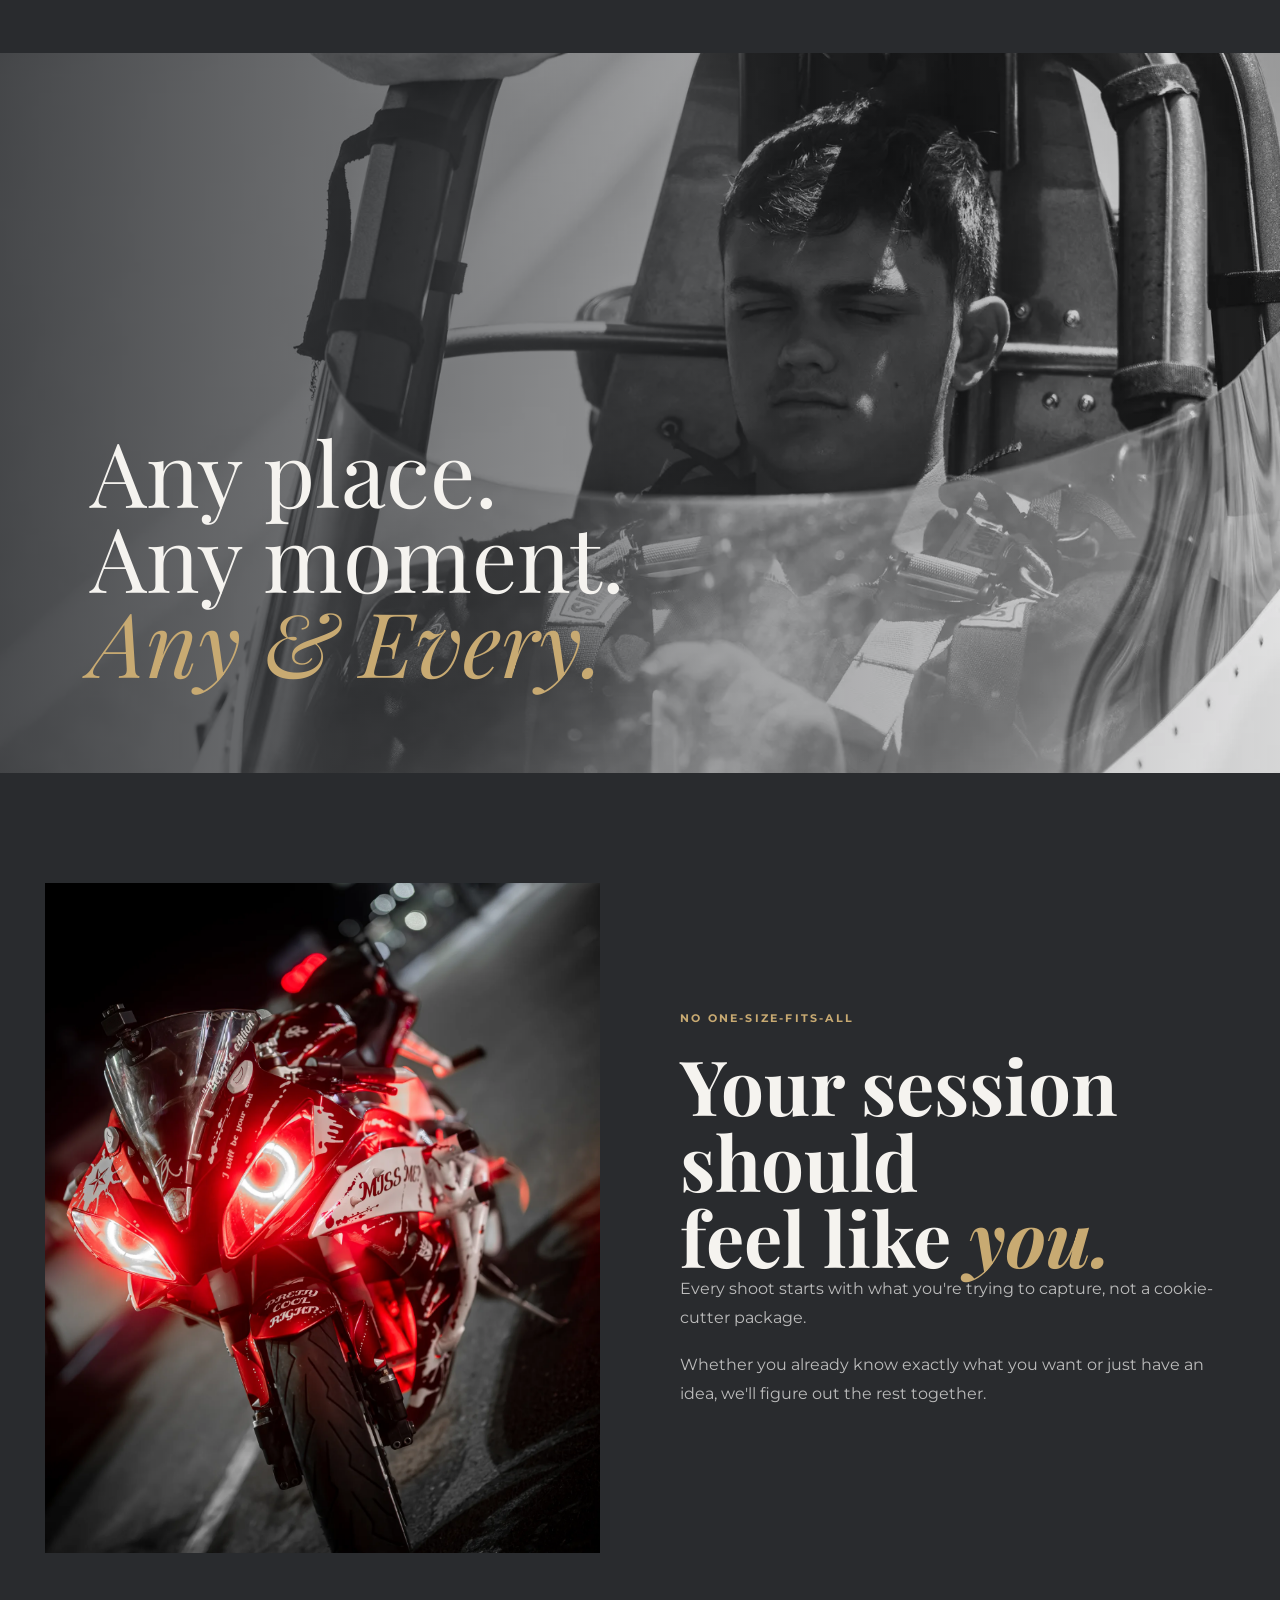
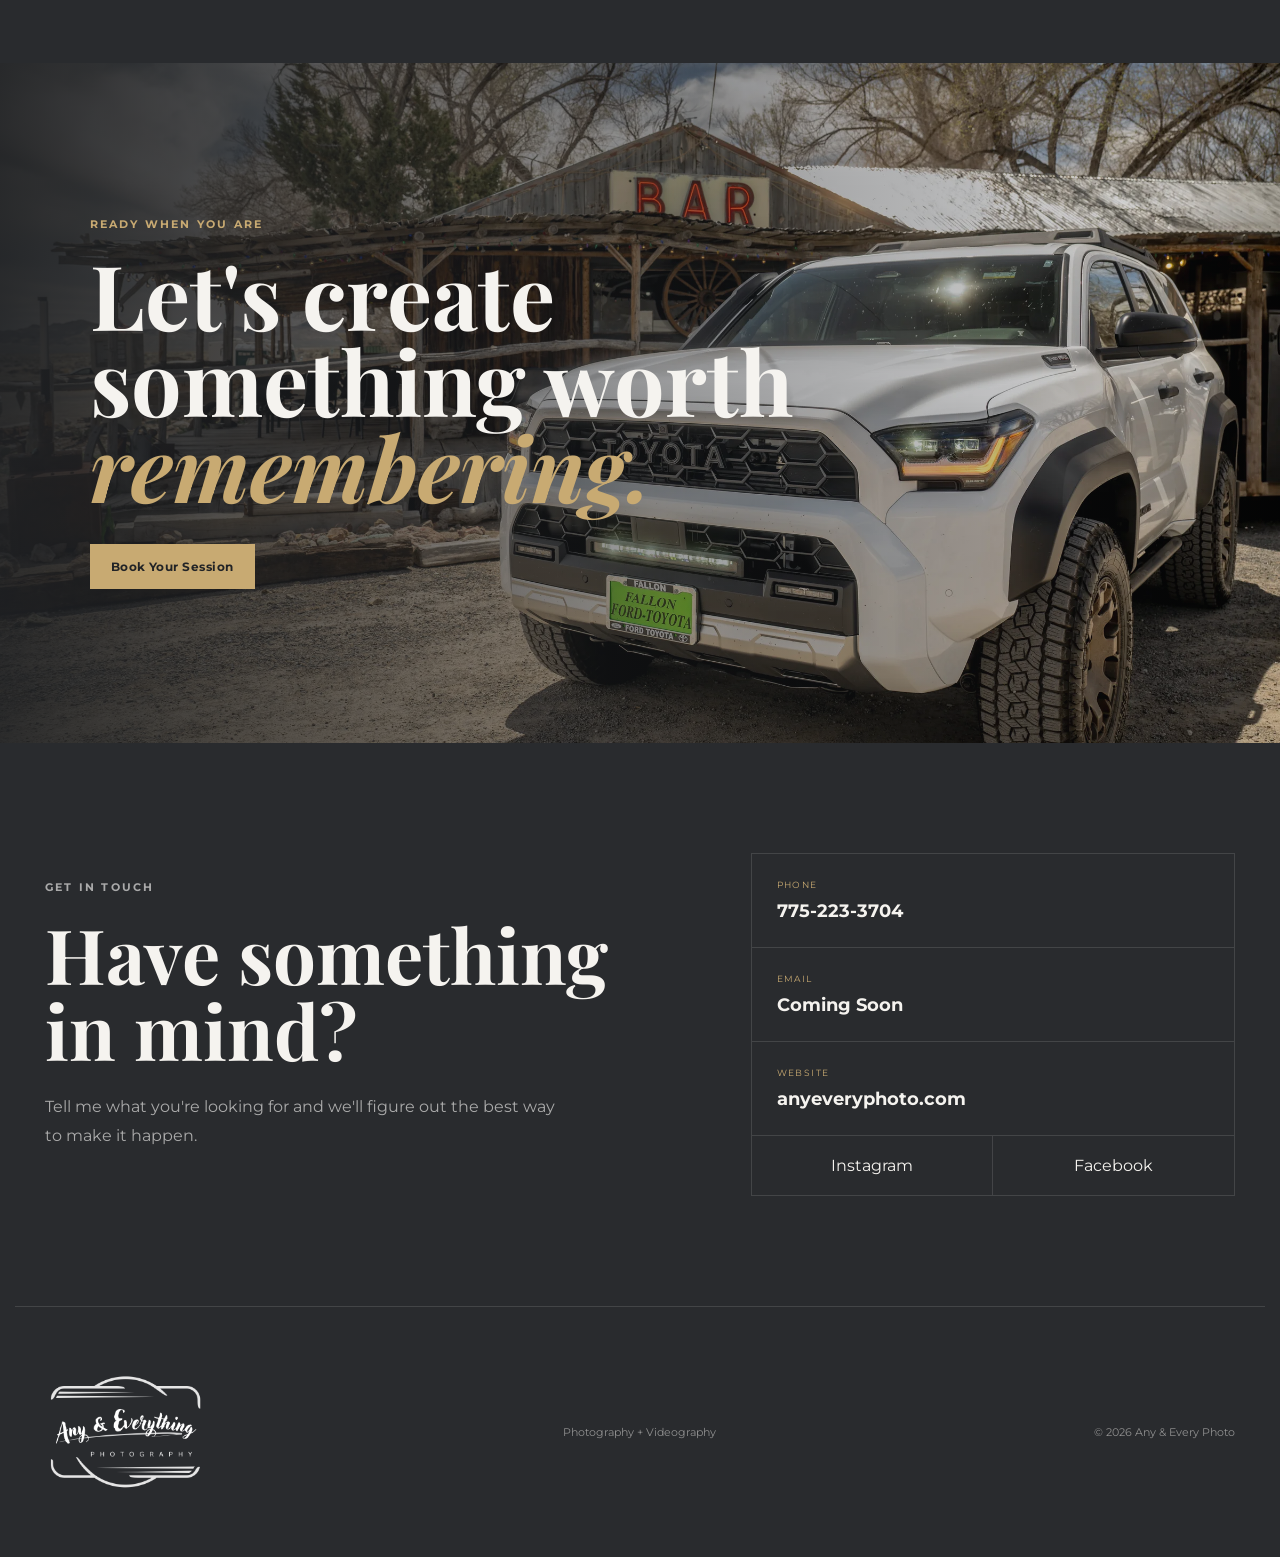
==== commit 36d04473: "minified photos" ====
--- a/index.html
+++ b/index.html
@@ -1,616 +1,358 @@
-<!DOCTYPE html>
+<!doctype html>
 <html lang="en">
-
-<head>
-    <meta charset="UTF-8">
-    <meta name="viewport" content="width=device-width, initial-scale=1.0">
-
+  <head>
+    <meta charset="UTF-8" />
+    <meta name="viewport" content="width=device-width, initial-scale=1.0" />
     <title>Any & Every Photo</title>
-
-    <meta name="description"
-        content="Any & Every Photo offers photography and videography for sports, seniors, families, automotive, weddings, business, real estate and more.">
-
-    <link rel="stylesheet" href="css/style.css">
-
-    <link rel="preconnect" href="https://fonts.googleapis.com">
-    <link rel="preconnect" href="https://fonts.gstatic.com" crossorigin>
-
+    <meta
+      name="description"
+      content="Any & Every Photo offers photography and videography for sports, seniors, families, automotive, weddings, business, real estate and more."
+    />
+    <link rel="preload" as="image" href="images/web/01.webp" />
+    <link rel="stylesheet" href="css/style.css" />
+    <link rel="preconnect" href="https://fonts.googleapis.com" />
+    <link rel="preconnect" href="https://fonts.gstatic.com" crossorigin />
     <link
-        href="https://fonts.googleapis.com/css2?family=Montserrat:wght@400;500;600;700&family=Playfair+Display:ital,wght@0,600;1,600&display=swap"
-        rel="stylesheet">
-</head>
-
-<body>
-
+      href="https://fonts.googleapis.com/css2?family=Montserrat:wght@400;500;600;700&family=Playfair+Display:ital,wght@0,600;1,600&display=swap"
+      rel="stylesheet"
+    />
+  </head>
+  <body>
     <header class="site-header">
-
-        <a href="#home" class="brand">
-            <img src="images/logo.PNG" alt="Any & Every Photo logo">
-        </a>
-
-        <button class="menu-toggle" aria-label="Open navigation">
-            <span></span>
-            <span></span>
-            <span></span>
-        </button>
-
-        <nav class="nav-menu">
-            <a href="#home">Home</a>
-            <a href="#about">About</a>
-            <a href="#services">Services</a>
-            <a href="#portfolio">Portfolio</a>
-            <a href="#contact">Contact</a>
-            <a href="#contact" class="nav-button">Book a Session</a>
-        </nav>
-
+      <a href="#home" class="brand"
+        ><img src="images/logo.PNG" alt="Any & Every Photo logo"
+      /></a>
+      <button class="menu-toggle" aria-label="Open navigation">
+        <span></span><span></span><span></span>
+      </button>
+      <nav class="nav-menu">
+        <a href="#home">Home</a><a href="#about">About</a
+        ><a href="#services">Services</a><a href="#portfolio">Portfolio</a
+        ><a href="#contact">Contact</a
+        ><a href="#contact" class="nav-button">Book a Session</a>
+      </nav>
     </header>
-
-
     <main>
-
-        <!-- HERO -->
-        <section class="hero" id="home">
-
-            <div class="hero-background"></div>
-            <div class="hero-overlay"></div>
-
-            <div class="hero-content">
-
-                <p class="eyebrow">
-                    PHOTOGRAPHY + VIDEOGRAPHY
-                </p>
-
-                <h1>
-                    For Any <span>&amp;</span> Every<br>
-                    Photo Need.
-                </h1>
-
-                <p class="hero-copy">
-                    From game day to graduation day, family milestones to
-                    automotive shoots, businesses, real estate, engagements
-                    and everything in between.
-                </p>
-
-                <div class="hero-buttons">
-
-                    <a href="#portfolio" class="button button-primary">
-                        View Portfolio
-                    </a>
-
-                    <a href="#services" class="button button-secondary">
-                        Explore Services
-                    </a>
-
-                </div>
-
+      <section class="hero" id="home">
+        <div class="hero-background"></div>
+        <div class="hero-overlay"></div>
+        <div class="hero-content">
+          <p class="eyebrow">PHOTOGRAPHY + VIDEOGRAPHY</p>
+          <h1>For Any <span>&amp;</span> Every<br />Photo Need.</h1>
+          <p class="hero-copy">
+            From game day to graduation day, family milestones to automotive
+            shoots, businesses, real estate, engagements and everything in
+            between.
+          </p>
+          <div class="hero-buttons">
+            <a href="#portfolio" class="button button-primary">View Portfolio</a
+            ><a href="#services" class="button button-secondary"
+              >Explore Services</a
+            >
+          </div>
+        </div>
+      </section>
+      <section class="service-strip">
+        <div class="strip-content">
+          <span>SPORTS</span><span class="dot">•</span><span>SENIORS</span
+          ><span class="dot">•</span><span>FAMILY</span
+          ><span class="dot">•</span><span>AUTOMOTIVE</span
+          ><span class="dot">•</span><span>WEDDINGS</span
+          ><span class="dot">•</span><span>REAL ESTATE</span
+          ><span class="dot">•</span><span>BUSINESS</span
+          ><span class="dot">•</span><span>VIDEO</span>
+        </div>
+      </section>
+      <section class="about section" id="about">
+        <div class="section-heading">
+          <p class="section-label">ANY & EVERY</p>
+          <h2>Your story.<br />Your moment.<br /><span>Your way.</span></h2>
+        </div>
+        <div class="about-copy">
+          <p class="large-copy">
+            Any & Every Photo is built around one simple idea: there shouldn't
+            be limits on what deserves to be captured.
+          </p>
+          <p>
+            Sports. Families. Seniors. Cars. Businesses. Engagements. Weddings —
+            yes, even weddings. Real estate. Events. Video.
+          </p>
+          <p>
+            Whatever the occasion, my goal stays the same: create images that
+            feel genuine, look incredible and capture the moment the way it
+            actually felt.
+          </p>
+        </div>
+      </section>
+      <section class="portfolio section" id="portfolio">
+        <div class="carousel-heading">
+          <div>
+            <p class="section-label">FEATURED WORK</p>
+            <h2>A little bit of<br /><span>everything.</span></h2>
+          </div>
+          <div class="carousel-heading-right">
+            <p>
+              No single style. No single subject. Just moments worth capturing.
+            </p>
+            <div class="carousel-controls">
+              <button
+                class="carousel-arrow"
+                data-carousel="featured-carousel"
+                data-direction="-1"
+                aria-label="Previous featured work"
+              >
+                ←</button
+              ><button
+                class="carousel-arrow"
+                data-carousel="featured-carousel"
+                data-direction="1"
+                aria-label="Next featured work"
+              >
+                →
+              </button>
             </div>
-
-        </section>
-
-
-        <!-- SERVICES STRIP -->
-        <section class="service-strip">
-
-            <div class="strip-content">
-                <span>SPORTS</span>
-                <span class="dot">•</span>
-                <span>SENIORS</span>
-                <span class="dot">•</span>
-                <span>FAMILY</span>
-                <span class="dot">•</span>
-                <span>AUTOMOTIVE</span>
-                <span class="dot">•</span>
-                <span>WEDDINGS</span>
-                <span class="dot">•</span>
-                <span>REAL ESTATE</span>
-                <span class="dot">•</span>
-                <span>BUSINESS</span>
-                <span class="dot">•</span>
-                <span>VIDEO</span>
+          </div>
+        </div>
+        <div class="featured-carousel carousel-track" id="featured-carousel">
+          <article class="featured-slide featured-slide-large">
+            <img
+              src="images/web/07.webp"
+              alt="Engagement photography by Any & Every Photo"
+              loading="lazy"
+            />
+            <div class="photo-overlay"><span>Engagements</span></div>
+          </article>
+          <article class="featured-slide">
+            <img
+              src="images/web/02.webp"
+              alt="Portrait photography by Any & Every Photo"
+              loading="lazy"
+            />
+            <div class="photo-overlay"><span>Portraits</span></div>
+          </article>
+          <article class="featured-slide">
+            <img
+              src="images/web/03.webp"
+              alt="Motorsports photography by Any & Every Photo"
+              loading="lazy"
+            />
+            <div class="photo-overlay"><span>Motorsports</span></div>
+          </article>
+          <article class="featured-slide">
+            <img
+              src="images/web/04.webp"
+              alt="Photography by Any & Every Photo"
+              loading="lazy"
+            />
+            <div class="photo-overlay"><span>Lifestyle</span></div>
+          </article>
+          <article class="featured-slide">
+            <img
+              src="images/web/05.webp"
+              alt="Photography by Any & Every Photo"
+              loading="lazy"
+            />
+            <div class="photo-overlay"><span>Stories</span></div>
+          </article>
+          <article class="featured-slide">
+            <img
+              src="images/web/06.webp"
+              alt="Photography by Any & Every Photo"
+              loading="lazy"
+            />
+            <div class="photo-overlay"><span>Events</span></div>
+          </article>
+        </div>
+        <div class="carousel-footer">
+          <span class="swipe-hint">Swipe or scroll to explore</span
+          ><a href="#" class="text-link">View Full Portfolio <span>→</span></a>
+        </div>
+      </section>
+      <section class="services section" id="services">
+        <div class="carousel-heading">
+          <div>
+            <p class="section-label">WHAT I SHOOT</p>
+            <h2>For basically<br /><span>everything.</span></h2>
+          </div>
+          <div class="carousel-heading-right">
+            <p>
+              Different people. Different places. Different reasons to pick up
+              the camera.
+            </p>
+            <div class="carousel-controls">
+              <button
+                class="carousel-arrow"
+                data-carousel="services-carousel"
+                data-direction="-1"
+                aria-label="Previous service"
+              >
+                ←</button
+              ><button
+                class="carousel-arrow"
+                data-carousel="services-carousel"
+                data-direction="1"
+                aria-label="Next service"
+              >
+                →
+              </button>
             </div>
-
-        </section>
-
-
-        <!-- ABOUT -->
-        <section class="about section" id="about">
-
-            <div class="section-heading">
-
-                <p class="section-label">
-                    ANY & EVERY
-                </p>
-
-                <h2>
-                    Your story.<br>
-                    Your moment.<br>
-                    <span>Your way.</span>
-                </h2>
-
-            </div>
-
-            <div class="about-copy">
-
-                <p class="large-copy">
-                    Any & Every Photo is built around one simple idea:
-                    there shouldn't be limits on what deserves to be captured.
-                </p>
-
-                <p>
-                    Sports. Families. Seniors. Cars. Businesses.
-                    Engagements. Weddings — yes, even weddings.
-                    Real estate. Events. Video.
-                </p>
-
-                <p>
-                    Whatever the occasion, my goal stays the same:
-                    create images that feel genuine, look incredible and
-                    capture the moment the way it actually felt.
-                </p>
-
-            </div>
-
-        </section>
-<!-- FEATURED WORK -->
-<section class="portfolio section" id="portfolio">
-
-    <div class="carousel-heading">
-
-        <div>
-            <p class="section-label">FEATURED WORK</p>
-
-            <h2>
-                A little bit of<br>
-                <span>everything.</span>
-            </h2>
-        </div>
-
-        <div class="carousel-heading-right">
-
-            <p>
-                No single style. No single subject.
-                Just moments worth capturing.
-            </p>
-
-            <div class="carousel-controls">
-                <button
-                    class="carousel-arrow"
-                    data-carousel="featured-carousel"
-                    data-direction="-1"
-                    aria-label="Previous featured work">
-                    ←
-                </button>
-
-                <button
-                    class="carousel-arrow"
-                    data-carousel="featured-carousel"
-                    data-direction="1"
-                    aria-label="Next featured work">
-                    →
-                </button>
-            </div>
-
-        </div>
-
-    </div>
-
-
-    <div
-        class="featured-carousel carousel-track"
-        id="featured-carousel">
-
-        <article class="featured-slide featured-slide-large">
-            <img
-                src="images/07.JPG"
-                alt="Engagement photography by Any & Every Photo">
-
-            <div class="photo-overlay">
-                <span>Engagements</span>
-            </div>
-        </article>
-
-
-        <article class="featured-slide">
-            <img
-                src="images/02.JPG"
-                alt="Portrait photography by Any & Every Photo">
-
-            <div class="photo-overlay">
-                <span>Portraits</span>
-            </div>
-        </article>
-
-
-        <article class="featured-slide">
-            <img
-                src="images/03.JPG"
-                alt="Motorsports photography by Any & Every Photo">
-
-            <div class="photo-overlay">
-                <span>Motorsports</span>
-            </div>
-        </article>
-
-
-        <article class="featured-slide">
-            <img
-                src="images/04.JPG"
-                alt="Photography by Any & Every Photo">
-
-            <div class="photo-overlay">
-                <span>Lifestyle</span>
-            </div>
-        </article>
-
-
-        <article class="featured-slide">
-            <img
-                src="images/05.JPG"
-                alt="Photography by Any & Every Photo">
-
-            <div class="photo-overlay">
-                <span>Stories</span>
-            </div>
-        </article>
-
-
-        <article class="featured-slide">
-            <img
-                src="images/06.JPG"
-                alt="Photography by Any & Every Photo">
-
-            <div class="photo-overlay">
-                <span>Events</span>
-            </div>
-        </article>
-
-    </div>
-
-
-    <div class="carousel-footer">
-
-        <span class="swipe-hint">
-            Swipe or scroll to explore
-        </span>
-
-        <a href="#" class="text-link">
-            View Full Portfolio
-            <span>→</span>
-        </a>
-
-    </div>
-
-</section>
-
-
-       <!-- SERVICES -->
-<section class="services section" id="services">
-
-    <div class="carousel-heading">
-
-        <div>
-            <p class="section-label">WHAT I SHOOT</p>
-
-            <h2>
-                For basically<br>
-                <span>everything.</span>
-            </h2>
-        </div>
-
-
-        <div class="carousel-heading-right">
-
-            <p>
-                Different people. Different places.
-                Different reasons to pick up the camera.
-            </p>
-
-            <div class="carousel-controls">
-
-                <button
-                    class="carousel-arrow"
-                    data-carousel="services-carousel"
-                    data-direction="-1"
-                    aria-label="Previous service">
-                    ←
-                </button>
-
-                <button
-                    class="carousel-arrow"
-                    data-carousel="services-carousel"
-                    data-direction="1"
-                    aria-label="Next service">
-                    →
-                </button>
-
-            </div>
-
-        </div>
-
-    </div>
-
-
-    <div
-        class="services-carousel carousel-track"
-        id="services-carousel">
-
-
-        <article class="service-card">
+          </div>
+        </div>
+        <div class="services-carousel carousel-track" id="services-carousel">
+          <article class="service-card">
             <span class="service-number">01</span>
-
             <h3>Sports</h3>
-
-            <p>
-                Athletes, games, teams, tournaments
-                and action-focused coverage.
-            </p>
-        </article>
-
-
-        <article class="service-card">
+            <p>
+              Athletes, games, teams, tournaments and action-focused coverage.
+            </p>
+          </article>
+          <article class="service-card">
             <span class="service-number">02</span>
-
             <h3>Senior Portraits</h3>
-
-            <p>
-                Senior sessions built around personality,
-                style and individuality.
-            </p>
-        </article>
-
-
-        <article class="service-card">
+            <p>
+              Senior sessions built around personality, style and individuality.
+            </p>
+          </article>
+          <article class="service-card">
             <span class="service-number">03</span>
-
             <h3>Family</h3>
-
-            <p>
-                Family portraits, couples, milestones
-                and moments worth keeping.
-            </p>
-        </article>
-
-
-        <article class="service-card">
+            <p>
+              Family portraits, couples, milestones and moments worth keeping.
+            </p>
+          </article>
+          <article class="service-card">
             <span class="service-number">04</span>
-
             <h3>Automotive</h3>
-
-            <p>
-                Cars, trucks, motorcycles, builds,
-                motorsports, details and rolling shots.
-            </p>
-        </article>
-
-
-        <article class="service-card">
+            <p>
+              Cars, trucks, motorcycles, builds, motorsports, details and
+              rolling shots.
+            </p>
+          </article>
+          <article class="service-card">
             <span class="service-number">05</span>
-
             <h3>Business</h3>
-
-            <p>
-                Branding, headshots, products, teams,
-                social content and commercial photography.
-            </p>
-        </article>
-
-
-        <article class="service-card">
+            <p>
+              Branding, headshots, products, teams, social content and
+              commercial photography.
+            </p>
+          </article>
+          <article class="service-card">
             <span class="service-number">06</span>
-
             <h3>Real Estate</h3>
-
-            <p>
-                Residential and commercial photography
-                designed to make spaces stand out.
-            </p>
-        </article>
-
-
-        <article class="service-card">
+            <p>
+              Residential and commercial photography designed to make spaces
+              stand out.
+            </p>
+          </article>
+          <article class="service-card">
             <span class="service-number">07</span>
-
             <h3>Engagements</h3>
-
-            <p>
-                Relaxed engagement sessions built around
-                the people actually in them.
-            </p>
-        </article>
-
-
-        <article class="service-card">
+            <p>
+              Relaxed engagement sessions built around the people actually in
+              them.
+            </p>
+          </article>
+          <article class="service-card">
             <span class="service-number">08</span>
-
             <h3>Weddings</h3>
-
-            <p>
-                Yes, weddings too. Memories captured
-                from beginning to end.
-            </p>
-        </article>
-
-
-        <article class="service-card">
+            <p>Yes, weddings too. Memories captured from beginning to end.</p>
+          </article>
+          <article class="service-card">
             <span class="service-number">09</span>
-
             <h3>Videography</h3>
-
-            <p>
-                Motion, storytelling and video coverage
-                for personal and professional projects.
-            </p>
-        </article>
-
-    </div>
-
-
-    <div class="carousel-footer">
-
-        <span class="swipe-hint">
-            Swipe or scroll to see more
-        </span>
-
-    </div>
-
-</section>
-
-
-        <!-- CINEMATIC IMAGE -->
-        <section class="feature-image">
-
-            <img src="images/06.JPG" alt="Any & Every Photo photography">
-
-            <div class="feature-overlay">
-
-                <p>
-                    Any place.<br>
-                    Any moment.<br>
-                    <span>Any & Every.</span>
-                </p>
-
-            </div>
-
-        </section>
-
-
-        <!-- PHILOSOPHY -->
-        <section class="more-work section">
-
-            <div class="more-work-grid">
-
-                <div class="more-photo">
-                    <img src="images/01.JPG" alt="Any & Every Photo photography">
-                </div>
-
-                <div class="more-work-copy">
-
-                    <p class="section-label">
-                        NO ONE-SIZE-FITS-ALL
-                    </p>
-
-                    <h2>
-                        Your session should<br>
-                        feel like <span>you.</span>
-                    </h2>
-
-                    <p>
-                        Every shoot starts with what you're trying to capture,
-                        not a cookie-cutter package.
-                    </p>
-
-                    <p>
-                        Whether you already know exactly what you want or just
-                        have an idea, we'll figure out the rest together.
-                    </p>
-
-                </div>
-
-            </div>
-
-        </section>
-
-
-        <!-- FINAL CTA -->
-        <section class="cta">
-
-            <div class="cta-image">
-                <img src="images/08.JPG" alt="Any & Every Photo photography">
-            </div>
-
-            <div class="cta-overlay"></div>
-
-            <div class="cta-content">
-
-                <p class="section-label">
-                    READY WHEN YOU ARE
-                </p>
-
-                <h2>
-                    Let's create<br>
-                    something worth<br>
-                    <span>remembering.</span>
-                </h2>
-
-                <a href="#contact" class="button button-primary">
-                    Book Your Session
-                </a>
-
-            </div>
-
-        </section>
-
-
-        <!-- CONTACT -->
-        <section class="contact section" id="contact">
-
-            <div class="contact-heading">
-
-                <p class="section-label">
-                    GET IN TOUCH
-                </p>
-
-                <h2>
-                    Have something<br>
-                    in mind?
-                </h2>
-
-                <p>
-                    Tell me what you're looking for and we'll figure out
-                    the best way to make it happen.
-                </p>
-
-            </div>
-
-
-            <div class="contact-info">
-
-                <a href="tel:7752233704" class="contact-item">
-                    <span>PHONE</span>
-                    <strong>775-223-3704</strong>
-                </a>
-
-                <div class="contact-item">
-                    <span>EMAIL</span>
-                    <strong>Coming Soon</strong>
-                </div>
-
-                <a href="https://anyeveryphoto.com" class="contact-item">
-                    <span>WEBSITE</span>
-                    <strong>anyeveryphoto.com</strong>
-                </a>
-
-                <div class="social-links">
-                    <a href="#" target="_blank">Instagram</a>
-                    <a href="#" target="_blank">Facebook</a>
-                </div>
-
-            </div>
-
-        </section>
-
+            <p>
+              Motion, storytelling and video coverage for personal and
+              professional projects.
+            </p>
+          </article>
+        </div>
+        <div class="carousel-footer">
+          <span class="swipe-hint">Swipe or scroll to see more</span>
+        </div>
+      </section>
+      <section class="feature-image">
+        <img
+          src="images/web/06.webp"
+          alt="Any & Every Photo photography"
+          loading="lazy"
+        />
+        <div class="feature-overlay">
+          <p>Any place.<br />Any moment.<br /><span>Any & Every.</span></p>
+        </div>
+      </section>
+      <section class="more-work section">
+        <div class="more-work-grid">
+          <div class="more-photo">
+            <img
+              src="images/web/01.webp"
+              alt="Any & Every Photo photography"
+              loading="lazy"
+            />
+          </div>
+          <div class="more-work-copy">
+            <p class="section-label">NO ONE-SIZE-FITS-ALL</p>
+            <h2>Your session should<br />feel like <span>you.</span></h2>
+            <p>
+              Every shoot starts with what you're trying to capture, not a
+              cookie-cutter package.
+            </p>
+            <p>
+              Whether you already know exactly what you want or just have an
+              idea, we'll figure out the rest together.
+            </p>
+          </div>
+        </div>
+      </section>
+      <section class="cta">
+        <div class="cta-image">
+          <img
+            src="images/web/08.webp"
+            alt="Any & Every Photo photography"
+            loading="lazy"
+          />
+        </div>
+        <div class="cta-overlay"></div>
+        <div class="cta-content">
+          <p class="section-label">READY WHEN YOU ARE</p>
+          <h2>
+            Let's create<br />something worth<br /><span>remembering.</span>
+          </h2>
+          <a href="#contact" class="button button-primary">Book Your Session</a>
+        </div>
+      </section>
+      <section class="contact section" id="contact">
+        <div class="contact-heading">
+          <p class="section-label">GET IN TOUCH</p>
+          <h2>Have something<br />in mind?</h2>
+          <p>
+            Tell me what you're looking for and we'll figure out the best way to
+            make it happen.
+          </p>
+        </div>
+        <div class="contact-info">
+          <a href="tel:7752233704" class="contact-item"
+            ><span>PHONE</span><strong>775-223-3704</strong></a
+          >
+          <div class="contact-item">
+            <span>EMAIL</span><strong>Coming Soon</strong>
+          </div>
+          <a href="https://anyeveryphoto.com" class="contact-item"
+            ><span>WEBSITE</span><strong>anyeveryphoto.com</strong></a
+          >
+          <div class="social-links">
+            <a href="#" target="_blank">Instagram</a
+            ><a href="#" target="_blank">Facebook</a>
+          </div>
+        </div>
+      </section>
     </main>
-
-
     <footer>
-
-        <div class="footer-brand">
-            <img src="images/logo.PNG" alt="Any & Every Photo logo">
-        </div>
-
-        <p>
-            Photography + Videography
-        </p>
-
-        <p>
-            © <span id="year"></span> Any & Every Photo
-        </p>
-
+      <div class="footer-brand">
+        <img src="images/logo.PNG" alt="Any & Every Photo logo" />
+      </div>
+      <p>Photography + Videography</p>
+      <p>© <span id="year"></span> Any & Every Photo</p>
     </footer>
-
-
     <script src="js/script.js"></script>
-
-</body>
-
-</html>+  </body>
+</html>
--- a/css/style.css
+++ b/css/style.css
@@ -118,7 +118,7 @@
     position: absolute;
     inset: 0;
 
-    background-image: url("../images/01.JPG");
+    background-image: url("../images/web/01.webp");
     background-size: cover;
     background-position: center;
 
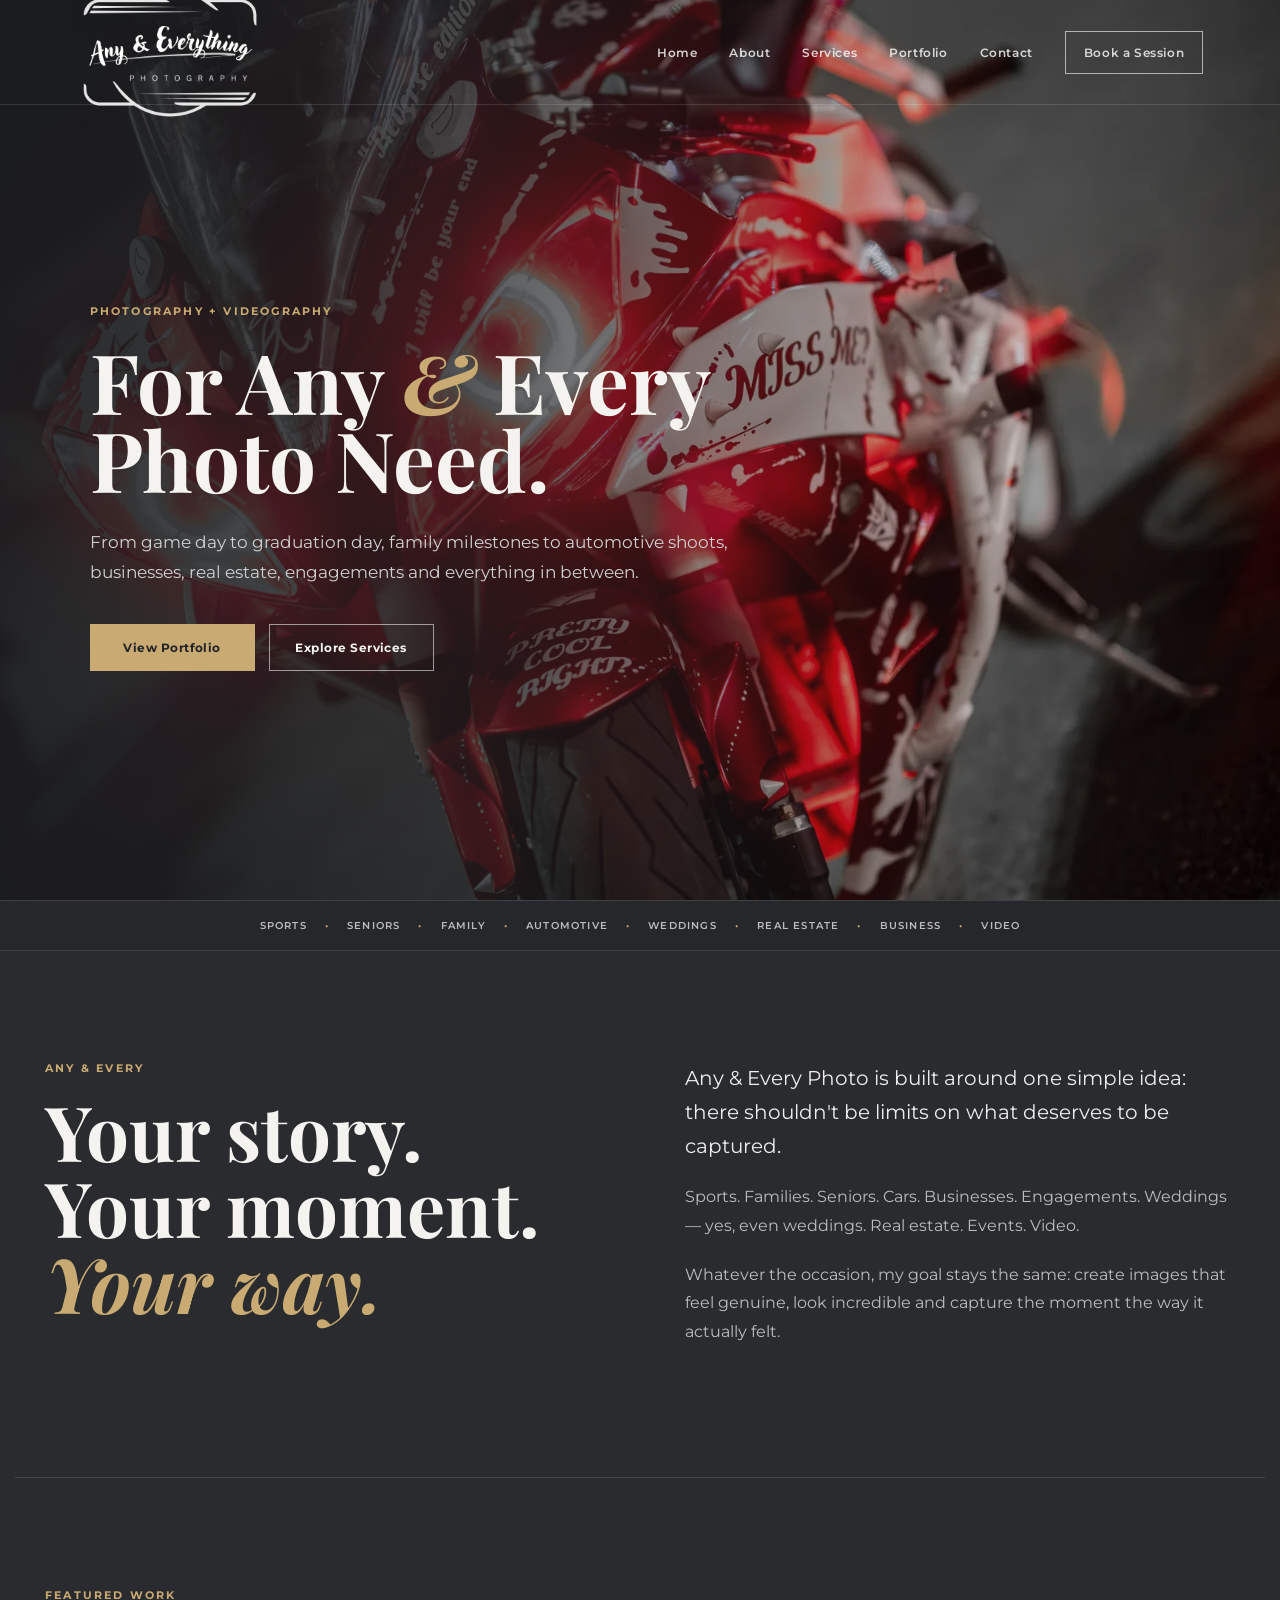
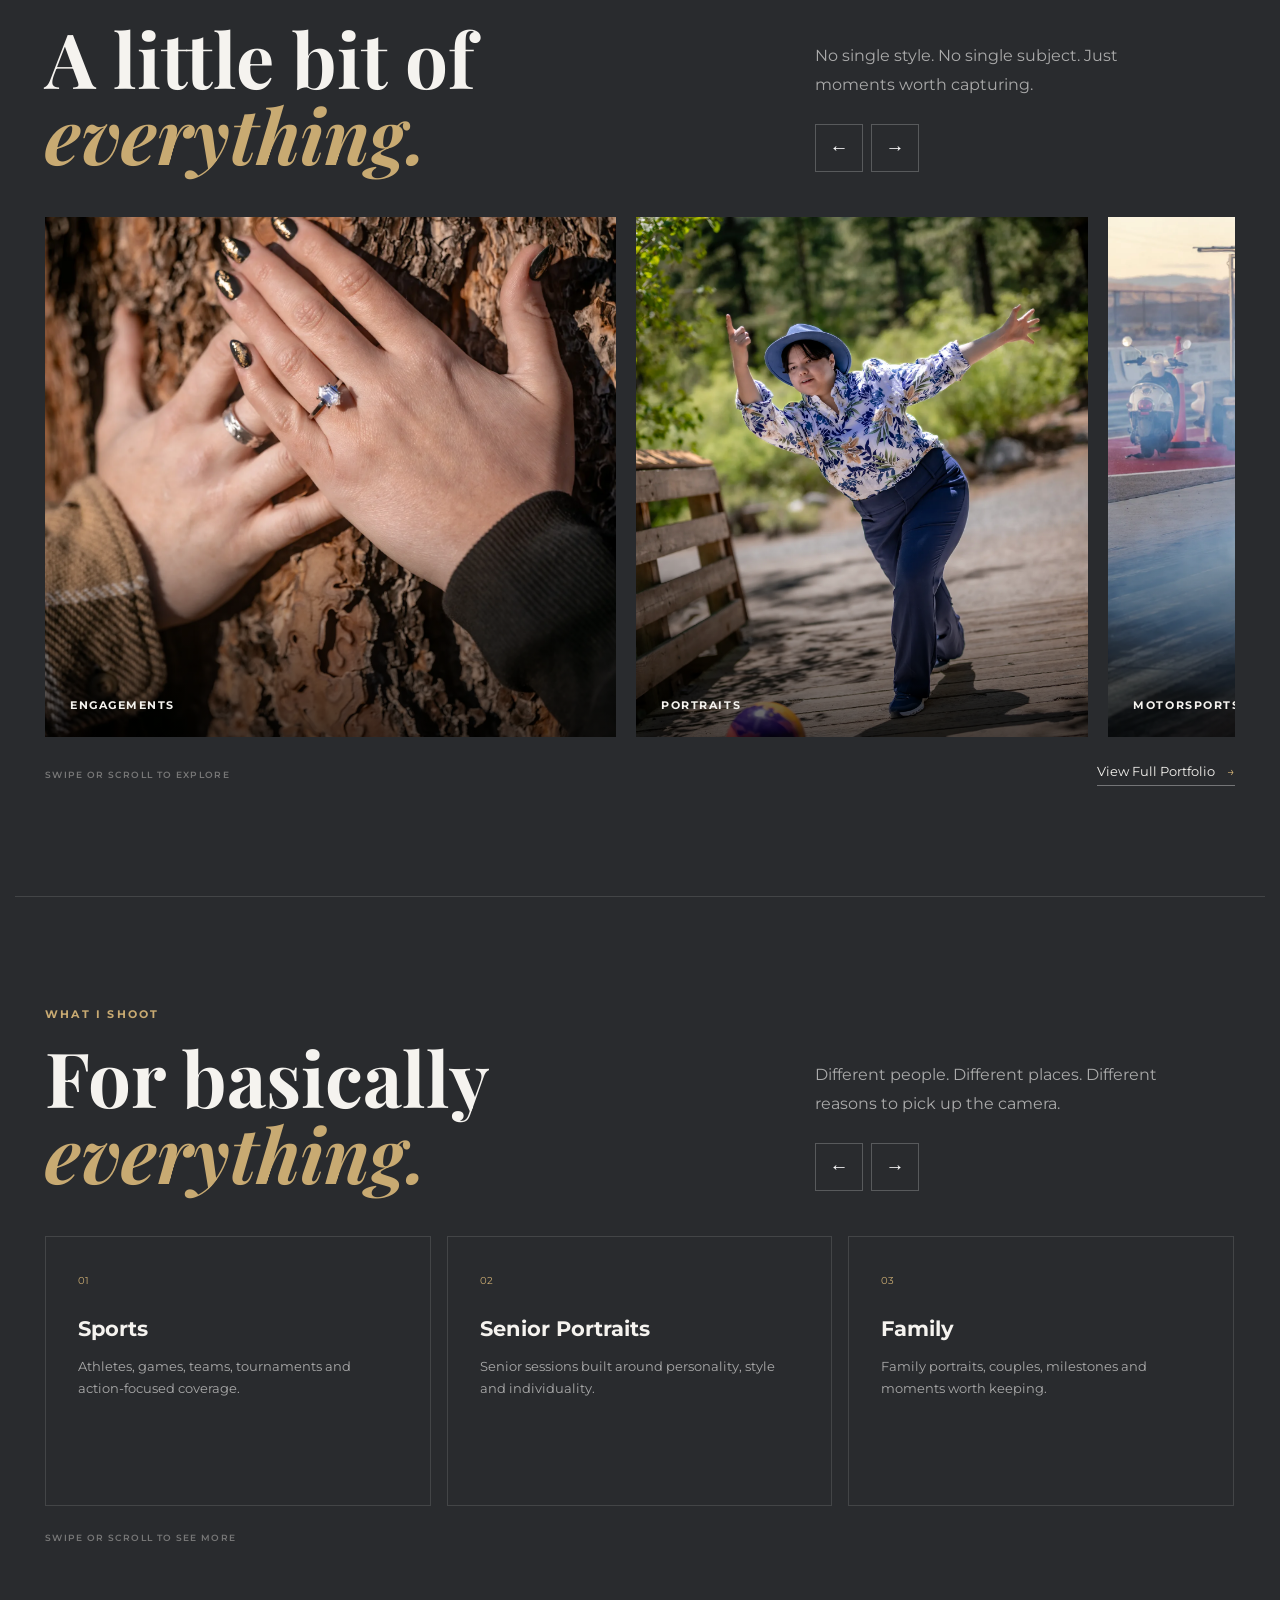
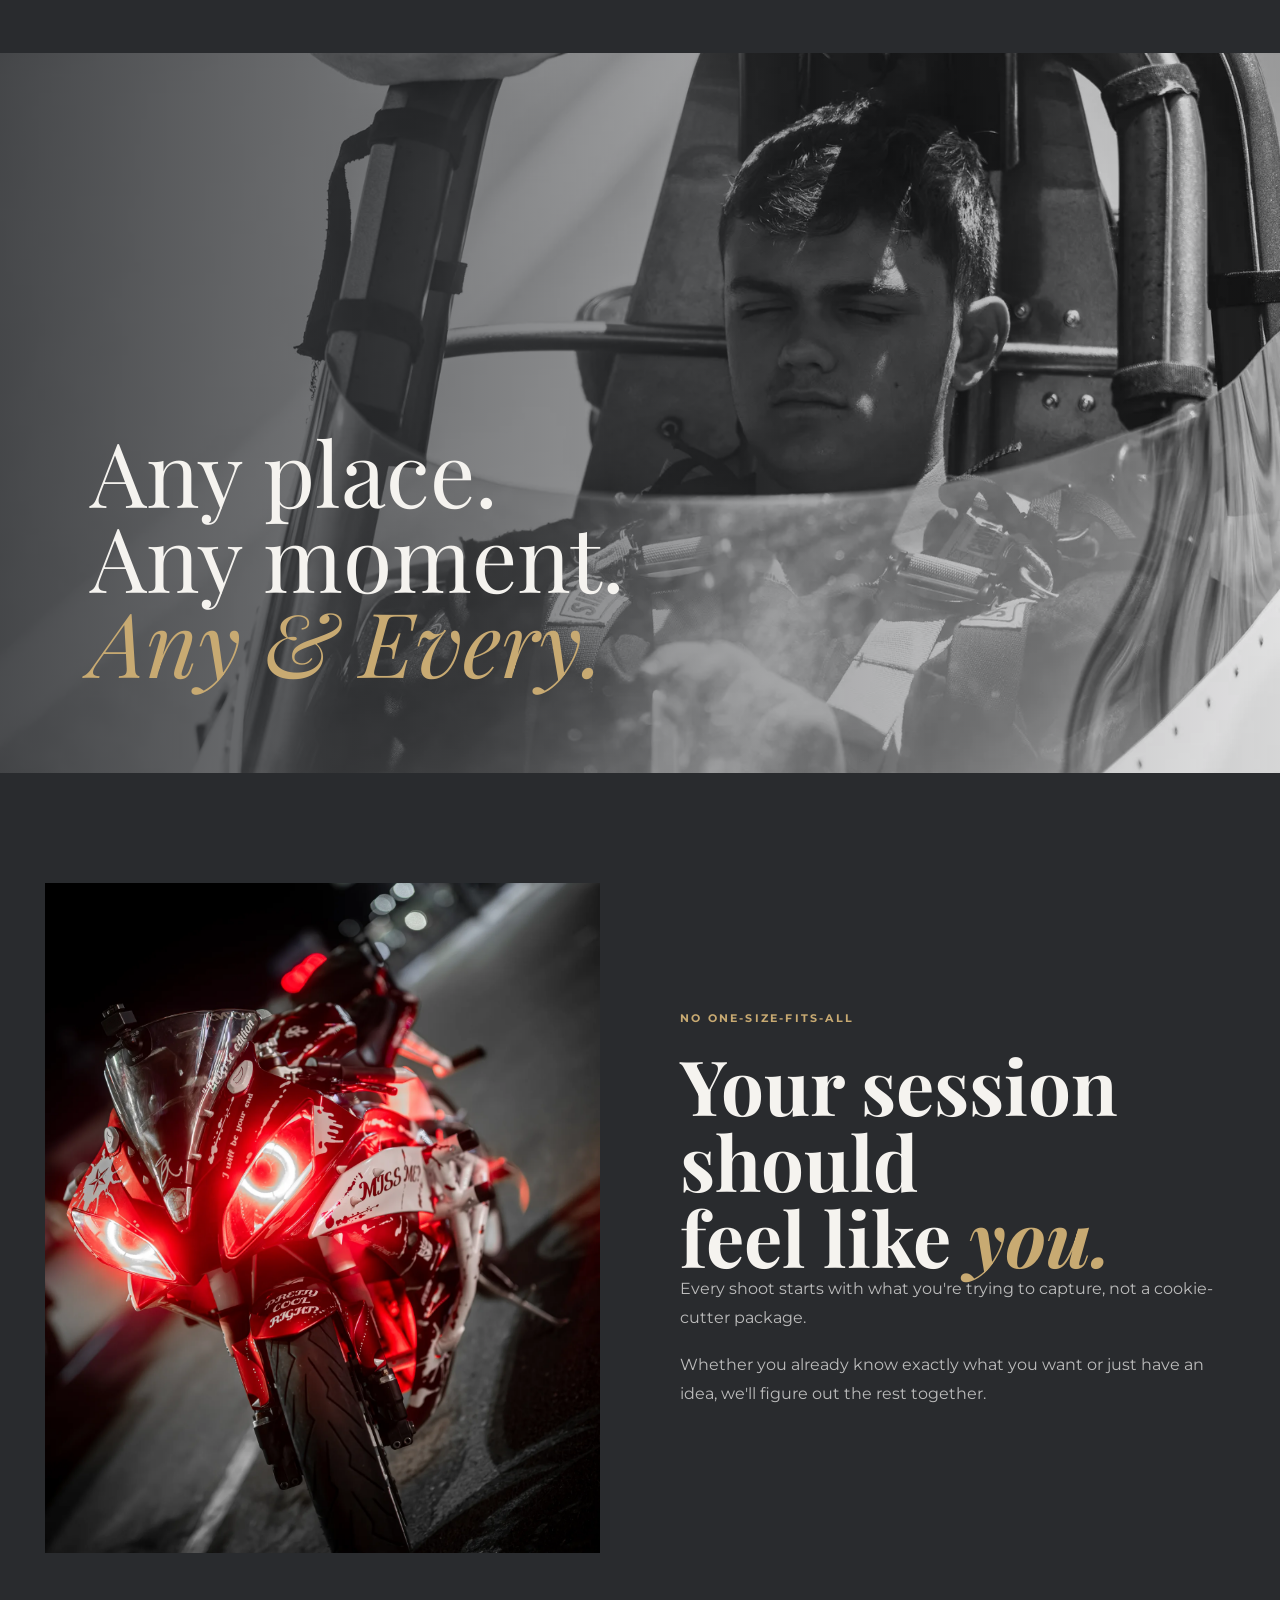
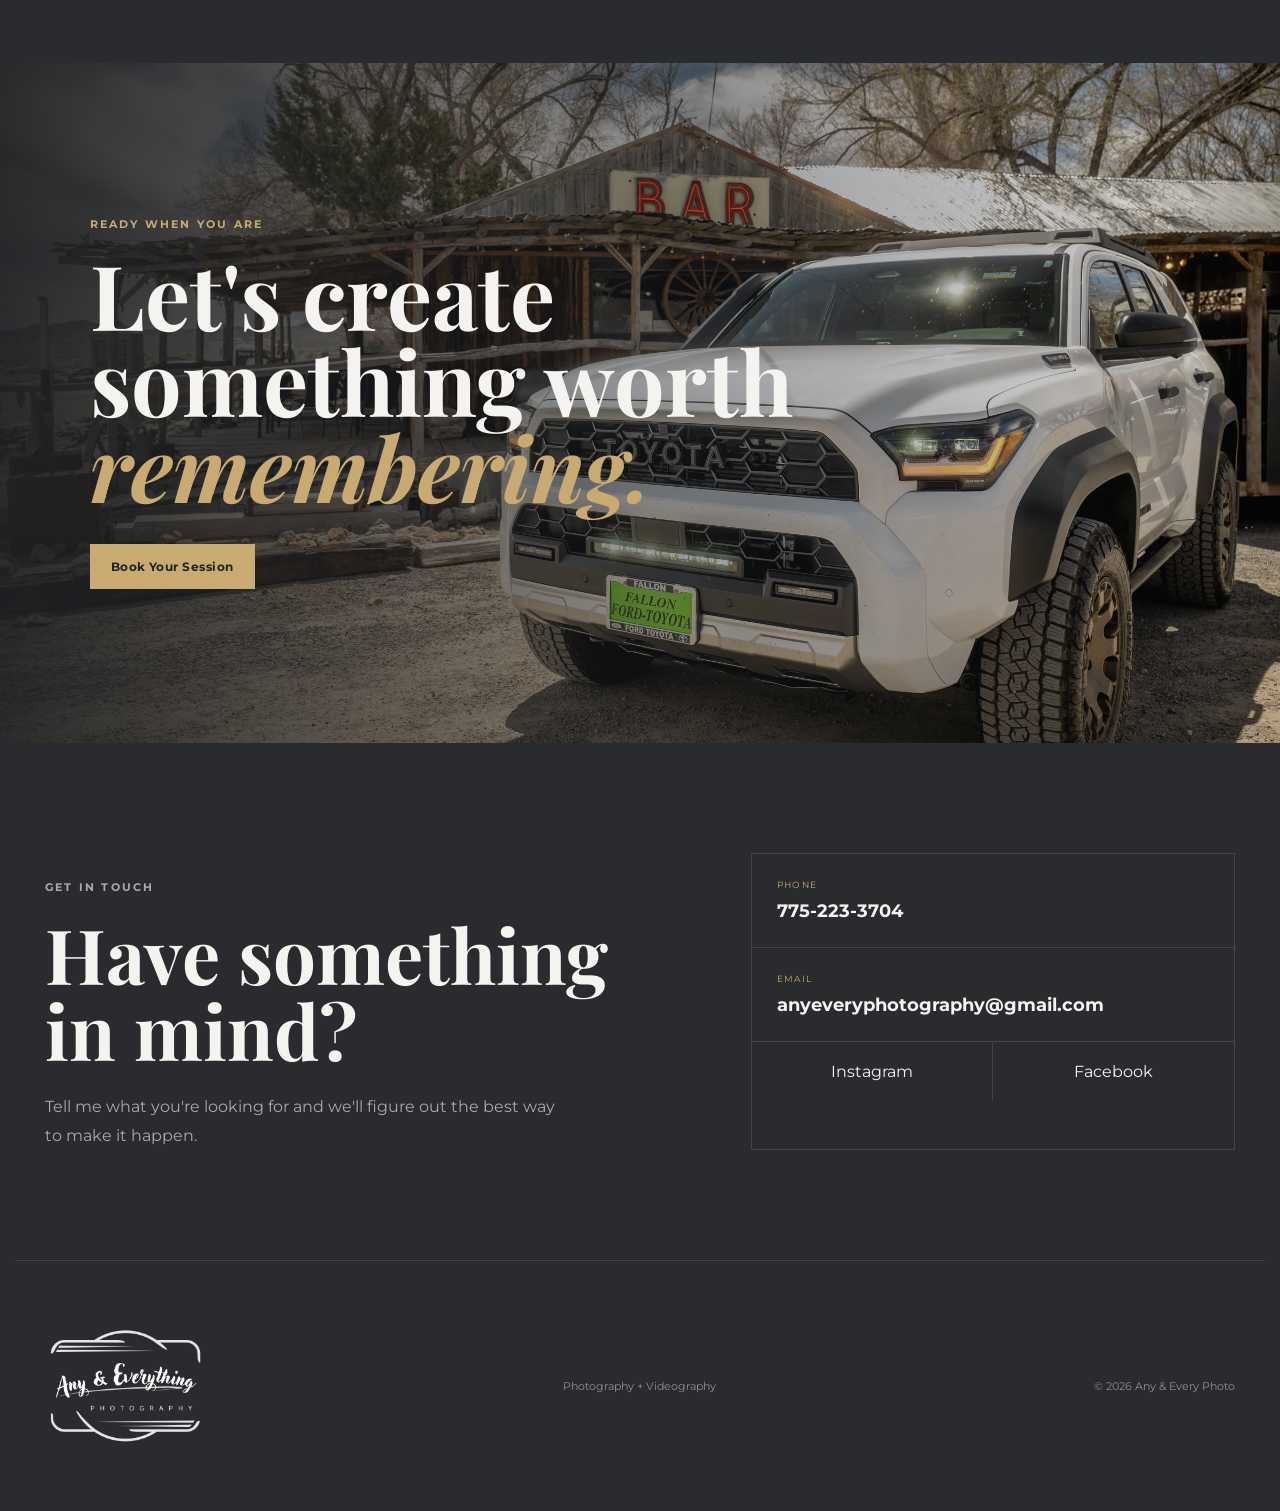
==== commit 1ff3623f: "uploading to wordpress" ====
--- a/index.html
+++ b/index.html
@@ -27,7 +27,7 @@
       </button>
       <nav class="nav-menu">
         <a href="#home">Home</a><a href="#about">About</a
-        ><a href="#services">Services</a><a href="#portfolio">Portfolio</a
+        ><a href="#services">Services</a><a href="portfolio.html">Portfolio</a
         ><a href="#contact">Contact</a
         ><a href="#contact" class="nav-button">Book a Session</a>
       </nav>
@@ -45,7 +45,7 @@
             between.
           </p>
           <div class="hero-buttons">
-            <a href="#portfolio" class="button button-primary">View Portfolio</a
+            <a href="portfolio.html" class="button button-primary">View Portfolio</a
             ><a href="#services" class="button button-secondary"
               >Explore Services</a
             >
@@ -165,7 +165,7 @@
         </div>
         <div class="carousel-footer">
           <span class="swipe-hint">Swipe or scroll to explore</span
-          ><a href="#" class="text-link">View Full Portfolio <span>→</span></a>
+          ><a href="portfolio.html" class="text-link">View Full Portfolio <span>→</span></a>
         </div>
       </section>
       <section class="services section" id="services">
@@ -329,20 +329,26 @@
             make it happen.
           </p>
         </div>
-        <div class="contact-info">
-          <a href="tel:7752233704" class="contact-item"
-            ><span>PHONE</span><strong>775-223-3704</strong></a
-          >
-          <div class="contact-item">
-            <span>EMAIL</span><strong>Coming Soon</strong>
-          </div>
-          <a href="https://anyeveryphoto.com" class="contact-item"
-            ><span>WEBSITE</span><strong>anyeveryphoto.com</strong></a
-          >
-          <div class="social-links">
-            <a href="#" target="_blank">Instagram</a
-            ><a href="#" target="_blank">Facebook</a>
-          </div>
+        
+<div class="contact-info">
+
+  <a href="tel:7752233704" class="contact-item">
+    <span>PHONE</span>
+    <strong>775-223-3704</strong>
+  </a>
+
+  <a href="mailto:anyeveryphotography@gmail.com" class="contact-item">
+    <span>EMAIL</span>
+    <strong>anyeveryphotography@gmail.com</strong>
+  </a>
+
+  <div class="social-links">
+    <a href="#" target="_blank" rel="noopener noreferrer">Instagram</a>
+    <a href="#" target="_blank" rel="noopener noreferrer">Facebook</a>
+  </div>
+
+</div>
+
         </div>
       </section>
     </main>
--- a/css/style.css
+++ b/css/style.css
@@ -1286,4 +1286,8 @@
         object-position: 68% center;
     }
 
+}
+
+.contact-info .contact-item strong {
+  overflow-wrap: anywhere;
 }
